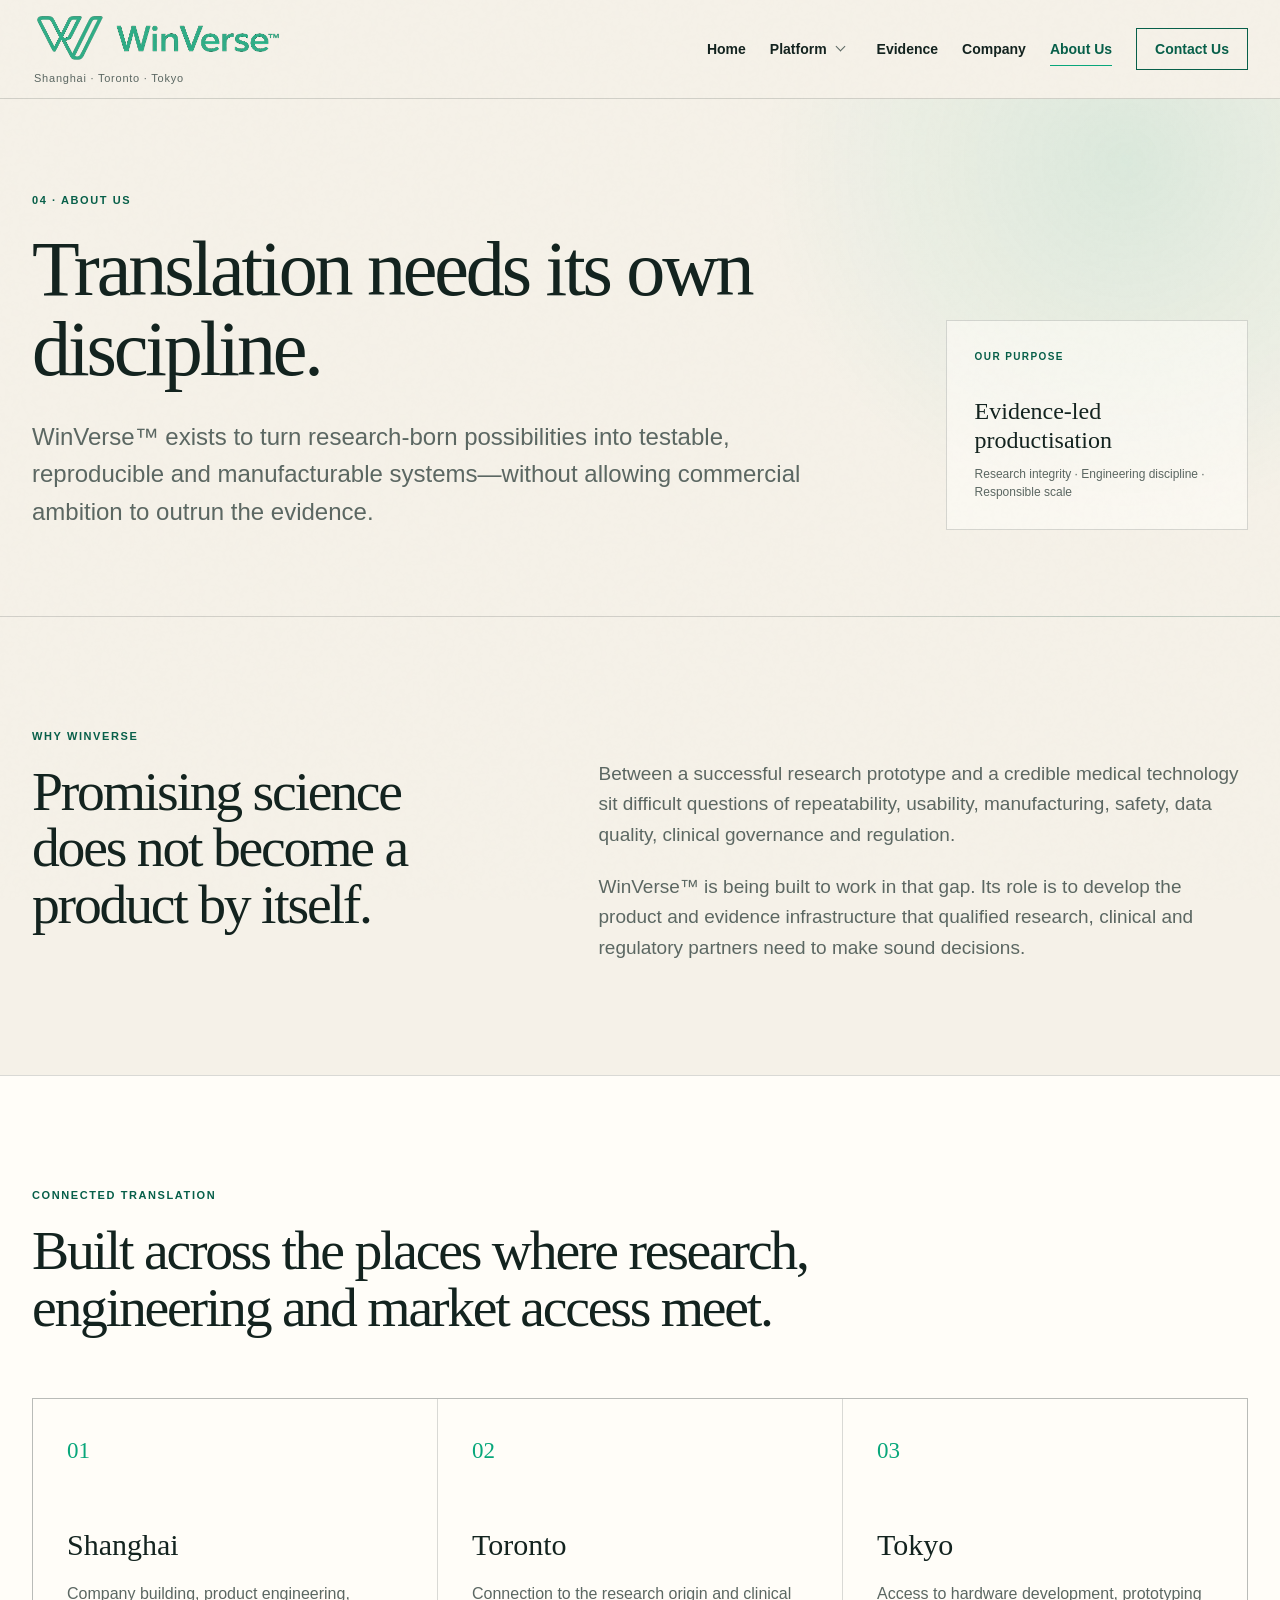
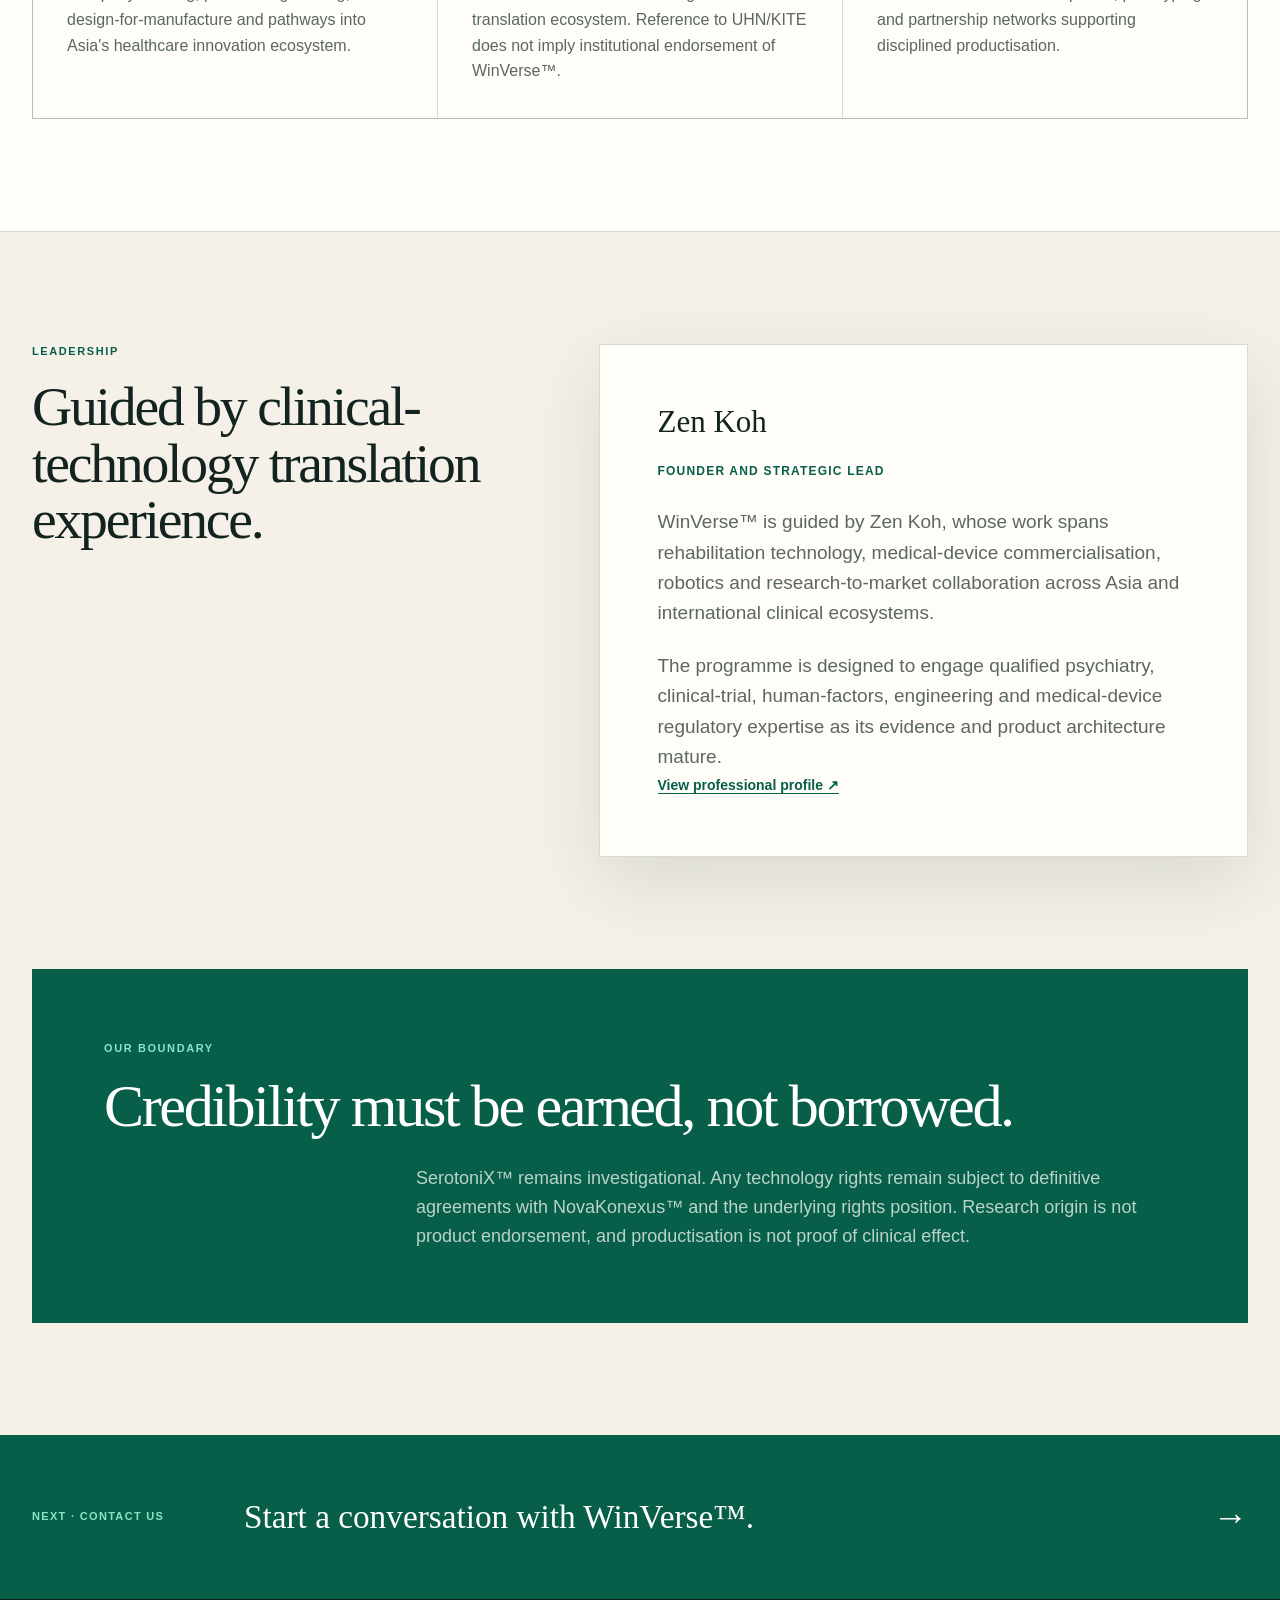
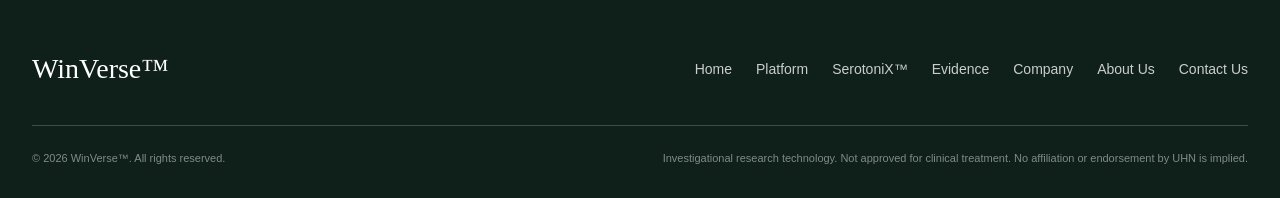
==== about.html @ f30265a3 "Add About and Contact navigation" ====
<!doctype html>
<html lang="en">
  <head>
    <meta charset="utf-8" />
    <meta name="viewport" content="width=device-width, initial-scale=1" />
    <meta name="description" content="About WinVerse™, an early-stage Shanghai-based neurotechnology venture focused on evidence-led productisation and responsible clinical translation." />
    <meta name="theme-color" content="#f5f1e8" />
    <title>About Us | WinVerse™</title>
    <link rel="icon" type="image/png" href="assets/winverse-mark.png" />
    <link rel="stylesheet" href="styles.css" />
    <script defer src="script.js"></script>
  </head>
  <body data-page="about">
    <a class="skip-link" href="#main">Skip to content</a>

    <header class="site-header" data-header>
      <div class="container header-inner">
        <a class="brand" href="index.html" aria-label="WinVerse home"><img class="brand-logo" src="assets/winverse-logo-full.png" alt="WinVerse™" /><span class="brand-locations">Shanghai · Toronto · Tokyo</span></a>
        <button class="menu-toggle" type="button" aria-label="Open navigation" aria-expanded="false" aria-controls="site-nav" data-menu-toggle><span></span><span></span><span></span></button>
        <nav class="site-nav" id="site-nav" aria-label="Main navigation" data-nav>
          <a href="index.html">Home</a>
          <div class="nav-group" data-nav-group>
            <div class="nav-parent-row"><a class="nav-parent-link" href="platform.html">Platform</a><button class="nav-submenu-toggle" type="button" aria-expanded="false" aria-controls="platform-submenu" data-submenu-toggle><span class="sr-only">Open Platform menu</span><span class="nav-chevron" aria-hidden="true"></span></button></div>
            <div class="nav-submenu" id="platform-submenu"><a href="serotonix.html">SerotoniX™</a></div>
          </div>
          <a href="evidence.html">Evidence</a><a href="company.html">Company</a><a href="about.html" aria-current="page">About Us</a><a class="nav-cta" href="contact.html">Contact Us</a>
        </nav>
      </div>
    </header>

    <main id="main" class="page-main">
      <section class="page-hero" aria-labelledby="page-title">
        <div class="container page-hero-grid">
          <div>
            <p class="page-index">04 · About Us</p>
            <h1 id="page-title">Translation needs its own discipline.</h1>
            <p class="page-lede">WinVerse™ exists to turn research-born possibilities into testable, reproducible and manufacturable systems—without allowing commercial ambition to outrun the evidence.</p>
          </div>
          <aside class="status-panel" aria-label="WinVerse purpose">
            <p>Our purpose</p>
            <strong>Evidence-led productisation</strong>
            <span>Research integrity · Engineering discipline · Responsible scale</span>
          </aside>
        </div>
      </section>

      <section class="content-section" aria-labelledby="purpose-title">
        <div class="container purpose-grid">
          <div><p class="section-label">Why WinVerse</p><h2 id="purpose-title">Promising science does not become a product by itself.</h2></div>
          <div class="purpose-copy">
            <p>Between a successful research prototype and a credible medical technology sit difficult questions of repeatability, usability, manufacturing, safety, data quality, clinical governance and regulation.</p>
            <p>WinVerse™ is being built to work in that gap. Its role is to develop the product and evidence infrastructure that qualified research, clinical and regulatory partners need to make sound decisions.</p>
          </div>
        </div>
      </section>

      <section class="content-section content-section-paper" aria-labelledby="presence-title">
        <div class="container">
          <div class="section-heading"><p class="section-label">Connected translation</p><h2 id="presence-title">Built across the places where research, engineering and market access meet.</h2></div>
          <div class="presence-grid">
            <article><span>01</span><h3>Shanghai</h3><p>Company building, product engineering, design-for-manufacture and pathways into Asia's healthcare innovation ecosystem.</p></article>
            <article><span>02</span><h3>Toronto</h3><p>Connection to the research origin and clinical translation ecosystem. Reference to UHN/KITE does not imply institutional endorsement of WinVerse™.</p></article>
            <article><span>03</span><h3>Tokyo</h3><p>Access to hardware development, prototyping and partnership networks supporting disciplined productisation.</p></article>
          </div>
        </div>
      </section>

      <section class="content-section" aria-labelledby="leadership-title">
        <div class="container leadership-grid">
          <div><p class="section-label">Leadership</p><h2 id="leadership-title">Guided by clinical-technology translation experience.</h2></div>
          <div class="leadership-card leadership-copy">
            <p class="leadership-name">Zen Koh</p>
            <p class="leadership-role">Founder and strategic lead</p>
            <p>WinVerse™ is guided by Zen Koh, whose work spans rehabilitation technology, medical-device commercialisation, robotics and research-to-market collaboration across Asia and international clinical ecosystems.</p>
            <p>The programme is designed to engage qualified psychiatry, clinical-trial, human-factors, engineering and medical-device regulatory expertise as its evidence and product architecture mature.</p>
            <a class="text-link" href="https://about.me/zenkoh" target="_blank" rel="noreferrer">View professional profile <span aria-hidden="true">↗</span></a>
          </div>
        </div>
      </section>

      <section class="content-section evidence-boundary-section" aria-labelledby="about-boundary-title">
        <div class="container boundary-panel">
          <p class="section-label">Our boundary</p>
          <h2 id="about-boundary-title">Credibility must be earned, not borrowed.</h2>
          <p>SerotoniX™ remains investigational. Any technology rights remain subject to definitive agreements with NovaKonexus™ and the underlying rights position. Research origin is not product endorsement, and productisation is not proof of clinical effect.</p>
        </div>
      </section>

      <nav class="next-page" aria-label="Continue to Contact Us"><a class="container" href="contact.html"><span>Next · Contact Us</span><strong>Start a conversation with WinVerse™.</strong><span aria-hidden="true">→</span></a></nav>
    </main>

    <footer class="site-footer">
      <div class="container footer-top"><a class="footer-brand" href="index.html">WinVerse™</a><nav aria-label="Footer navigation"><a href="index.html">Home</a><a href="platform.html">Platform</a><a href="serotonix.html">SerotoniX™</a><a href="evidence.html">Evidence</a><a href="company.html">Company</a><a href="about.html">About Us</a><a href="contact.html">Contact Us</a></nav></div>
      <div class="container footer-bottom"><p>© <span data-year></span> WinVerse™. All rights reserved.</p><p>Investigational research technology. Not approved for clinical treatment. No affiliation or endorsement by UHN is implied.</p></div>
    </footer>
  </body>
</html>
---- styles.css ----
:root {
  --ivory: #f5f1e8;
  --ivory-deep: #eae2d4;
  --paper: #fffdf8;
  --ink: #13231f;
  --ink-muted: #5b6762;
  --emerald: #08a77b;
  --emerald-dark: #075f49;
  --emerald-deep: #083d31;
  --emerald-soft: #dcefe8;
  --plum: #70405f;
  --line: rgba(19, 35, 31, 0.16);
  --line-light: rgba(255, 255, 255, 0.2);
  --serif: "Iowan Old Style", Baskerville, "Times New Roman", serif;
  --sans: Inter, ui-sans-serif, -apple-system, BlinkMacSystemFont, "Segoe UI", sans-serif;
  --container: min(1216px, calc(100vw - 64px));
  --shadow: 0 24px 72px rgba(27, 45, 38, 0.12);
  --header-height: 98px;
}

* {
  box-sizing: border-box;
}

html {
  min-width: 320px;
  scroll-behavior: smooth;
  scroll-padding-top: calc(var(--header-height) + 24px);
}

body {
  min-width: 320px;
  margin: 0;
  color: var(--ink);
  background: var(--ivory);
  font-family: var(--sans);
  font-size: 16px;
  line-height: 1.6;
  -webkit-font-smoothing: antialiased;
  text-rendering: optimizeLegibility;
}

body::before {
  position: fixed;
  inset: 0;
  z-index: 200;
  pointer-events: none;
  content: "";
  opacity: 0.14;
  background-image: url("data:image/svg+xml,%3Csvg viewBox='0 0 180 180' xmlns='http://www.w3.org/2000/svg'%3E%3Cfilter id='n'%3E%3CfeTurbulence type='fractalNoise' baseFrequency='.72' numOctaves='3' stitchTiles='stitch'/%3E%3C/filter%3E%3Crect width='100%25' height='100%25' filter='url(%23n)' opacity='.08'/%3E%3C/svg%3E");
}

img {
  display: block;
  max-width: 100%;
}

a {
  color: inherit;
  text-decoration: none;
}

button,
a {
  -webkit-tap-highlight-color: transparent;
}

button,
input,
textarea,
select {
  font: inherit;
}

.sr-only {
  position: absolute;
  width: 1px;
  height: 1px;
  padding: 0;
  margin: -1px;
  overflow: hidden;
  clip: rect(0, 0, 0, 0);
  white-space: nowrap;
  border: 0;
}

.container {
  width: var(--container);
  margin-inline: auto;
}

.skip-link {
  position: fixed;
  top: 12px;
  left: 12px;
  z-index: 300;
  padding: 10px 14px;
  color: white;
  background: var(--emerald-dark);
  transform: translateY(-160%);
  transition: transform 160ms ease;
}

.skip-link:focus {
  transform: translateY(0);
}

.site-header {
  position: sticky;
  top: 0;
  z-index: 100;
  border-bottom: 1px solid var(--line);
  background: rgba(245, 241, 232, 0.94);
  backdrop-filter: blur(16px);
  transition: box-shadow 180ms ease, background 180ms ease;
}

.site-header.is-scrolled {
  background: rgba(245, 241, 232, 0.98);
  box-shadow: 0 10px 34px rgba(19, 35, 31, 0.08);
}

.header-inner {
  min-height: var(--header-height);
  display: flex;
  align-items: center;
  justify-content: space-between;
  gap: 36px;
}

.brand {
  min-width: 252px;
  display: inline-flex;
  flex-direction: column;
  align-items: flex-start;
  gap: 5px;
}

.brand-logo {
  width: 252px;
  height: auto;
  object-fit: contain;
}

.brand-locations {
  margin-left: 2px;
  color: var(--ink-muted);
  font-size: 11px;
  font-weight: 520;
  letter-spacing: 0.07em;
}

.site-nav {
  display: flex;
  align-items: center;
  gap: 24px;
  font-size: 14px;
  font-weight: 610;
}

.site-nav > a,
.nav-parent-link {
  position: relative;
  padding-block: 10px;
  white-space: nowrap;
}

.site-nav > a:not(.nav-cta)::after,
.nav-parent-link::after {
  position: absolute;
  right: 0;
  bottom: 4px;
  left: 0;
  height: 1px;
  content: "";
  background: var(--emerald);
  transform: scaleX(0);
  transform-origin: right;
  transition: transform 180ms ease;
}

.site-nav > a:not(.nav-cta):hover::after,
.site-nav > a:not(.nav-cta):focus-visible::after,
.site-nav > a[aria-current="page"]::after,
.nav-parent-link:hover::after,
.nav-parent-link:focus-visible::after,
.nav-parent-link[aria-current="page"]::after,
.nav-parent-link.is-section-current::after {
  transform: scaleX(1);
  transform-origin: left;
}

.site-nav a[aria-current="page"],
.nav-parent-link.is-section-current {
  color: var(--emerald-dark);
}

.nav-group {
  position: relative;
}

.nav-parent-row {
  display: flex;
  align-items: center;
}

.nav-submenu-toggle {
  width: 24px;
  height: 42px;
  display: grid;
  place-items: center;
  padding: 0;
  margin-left: 2px;
  border: 0;
  color: var(--ink-muted);
  background: transparent;
  cursor: pointer;
}

.nav-chevron {
  width: 7px;
  height: 7px;
  display: block;
  border-right: 1.5px solid currentColor;
  border-bottom: 1.5px solid currentColor;
  transform: translateY(-2px) rotate(45deg);
  transition: transform 160ms ease;
}

.nav-group.is-expanded .nav-chevron,
.nav-group:focus-within .nav-chevron,
.nav-group:hover .nav-chevron {
  transform: translateY(2px) rotate(225deg);
}

.nav-submenu {
  min-width: 192px;
  position: absolute;
  top: calc(100% - 1px);
  left: -20px;
  padding: 9px;
  border: 1px solid var(--line);
  background: rgba(255, 253, 248, 0.99);
  box-shadow: 0 18px 44px rgba(19, 35, 31, 0.14);
  opacity: 0;
  pointer-events: none;
  transform: translateY(-8px);
  transition: opacity 160ms ease, transform 160ms ease;
}

.nav-group:hover .nav-submenu,
.nav-group:focus-within .nav-submenu,
.nav-group.is-expanded .nav-submenu {
  opacity: 1;
  pointer-events: auto;
  transform: translateY(0);
}

.nav-submenu a {
  display: block;
  padding: 10px 12px;
  color: var(--ink);
  white-space: nowrap;
  transition: color 160ms ease, background 160ms ease;
}

.nav-submenu a:hover,
.nav-submenu a:focus-visible,
.nav-submenu a[aria-current="page"] {
  color: var(--emerald-dark);
  background: var(--emerald-soft);
}

.nav-cta {
  padding: 9px 18px !important;
  border: 1px solid var(--emerald-dark);
  color: var(--emerald-dark);
  transition: color 160ms ease, background 160ms ease, transform 160ms ease;
}

.nav-cta:hover,
.nav-cta:focus-visible {
  color: white;
  background: var(--emerald-dark);
  transform: translateY(-1px);
}

.menu-toggle {
  width: 46px;
  height: 46px;
  display: none;
  padding: 11px;
  border: 1px solid var(--line);
  color: var(--ink);
  background: transparent;
  cursor: pointer;
}

.menu-toggle span {
  width: 100%;
  height: 1px;
  display: block;
  margin: 5px 0;
  background: currentColor;
  transition: transform 160ms ease, opacity 160ms ease;
}

.menu-toggle[aria-expanded="true"] span:first-child {
  transform: translateY(6px) rotate(45deg);
}

.menu-toggle[aria-expanded="true"] span:nth-child(2) {
  opacity: 0;
}

.menu-toggle[aria-expanded="true"] span:last-child {
  transform: translateY(-6px) rotate(-45deg);
}

/* Home */

.home-hero {
  min-height: calc(100svh - var(--header-height));
  position: relative;
  display: flex;
  flex-direction: column;
  overflow: hidden;
  isolation: isolate;
}

.home-hero-media,
.home-hero-shade {
  position: absolute;
  inset: 0;
}

.home-hero-media {
  z-index: -3;
}

.home-hero-media img {
  width: 100%;
  height: 100%;
  object-fit: cover;
  object-position: center;
}

.home-hero-shade {
  z-index: -2;
  background:
    linear-gradient(90deg, rgba(245, 241, 232, 0.99) 0%, rgba(245, 241, 232, 0.96) 42%, rgba(245, 241, 232, 0.52) 57%, rgba(245, 241, 232, 0.03) 78%),
    linear-gradient(0deg, rgba(245, 241, 232, 0.28), transparent 38%);
}

.home-hero-grid {
  min-height: 640px;
  flex: 1;
  display: grid;
  grid-template-columns: minmax(0, 1fr) minmax(380px, 0.78fr);
  align-items: center;
  padding-block: 70px 76px;
}

.hero-copy {
  max-width: 690px;
}

.eyebrow,
.page-index,
.section-label,
.card-kicker {
  margin: 0;
  color: var(--emerald-dark);
  font-size: 11px;
  font-weight: 760;
  letter-spacing: 0.145em;
  line-height: 1.45;
  text-transform: uppercase;
}

.eyebrow {
  width: fit-content;
  padding: 8px 12px;
  border: 1px solid var(--emerald);
  background: rgba(245, 241, 232, 0.68);
}

h1,
h2 {
  margin: 0;
  font-family: var(--serif);
  font-weight: 500;
  letter-spacing: -0.04em;
  line-height: 1.02;
}

.hero-copy h1 {
  max-width: 680px;
  margin-top: 28px;
  font-size: clamp(50px, 5.2vw, 76px);
}

.hero-lede {
  max-width: 590px;
  margin: 28px 0 0;
  font-size: clamp(18px, 1.65vw, 22px);
  line-height: 1.55;
}

.hero-actions {
  display: flex;
  flex-wrap: wrap;
  gap: 14px;
  margin-top: 34px;
}

.button {
  min-height: 56px;
  display: inline-flex;
  align-items: center;
  justify-content: space-between;
  gap: 32px;
  padding: 14px 22px;
  border: 1px solid transparent;
  font-size: 15px;
  font-weight: 680;
  line-height: 1.2;
  transition: transform 160ms ease, background 160ms ease, border-color 160ms ease, color 160ms ease;
}

.button:hover,
.button:focus-visible {
  transform: translateY(-2px);
}

.button-primary {
  color: white;
  border-color: var(--emerald);
  background: var(--emerald);
  box-shadow: 0 12px 30px rgba(8, 167, 123, 0.2);
}

.button-primary:hover,
.button-primary:focus-visible {
  border-color: var(--emerald-dark);
  background: var(--emerald-dark);
}

.button-secondary {
  color: var(--emerald-dark);
  border-color: var(--emerald-dark);
  background: rgba(245, 241, 232, 0.72);
}

.button-secondary:hover,
.button-secondary:focus-visible {
  color: white;
  background: var(--emerald-dark);
}

.proof-ribbon {
  border-top: 1px solid var(--line);
  background: rgba(245, 241, 232, 0.9);
  backdrop-filter: blur(10px);
}

.proof-grid {
  min-height: 92px;
  display: grid;
  grid-template-columns: repeat(3, 1fr);
}

.proof-grid a {
  display: flex;
  flex-direction: column;
  justify-content: center;
  padding: 17px 31px;
  border-left: 1px solid var(--line);
  transition: background 160ms ease;
}

.proof-grid a:last-child {
  border-right: 1px solid var(--line);
}

.proof-grid a:hover,
.proof-grid a:focus-visible {
  background: rgba(8, 167, 123, 0.08);
}

.proof-grid span {
  color: var(--emerald-dark);
  font-size: 10px;
  font-weight: 760;
  letter-spacing: 0.14em;
  text-transform: uppercase;
}

.proof-grid strong {
  margin-top: 3px;
  font-size: 15px;
  font-weight: 620;
}

/* Shared internal pages */

.page-main {
  min-height: 70vh;
}

.page-hero {
  padding-block: 94px 86px;
  border-bottom: 1px solid var(--line);
  background:
    radial-gradient(circle at 88% 12%, rgba(8, 167, 123, 0.11), transparent 30%),
    var(--ivory);
}

.page-hero-grid {
  display: grid;
  grid-template-columns: minmax(0, 1.32fr) minmax(300px, 0.5fr);
  align-items: end;
  gap: clamp(56px, 9vw, 132px);
}

.page-hero h1 {
  max-width: 900px;
  margin-top: 20px;
  font-size: clamp(52px, 6.1vw, 86px);
}

.page-lede {
  max-width: 790px;
  margin: 30px 0 0;
  color: var(--ink-muted);
  font-size: clamp(19px, 2vw, 24px);
  line-height: 1.55;
}

.status-panel {
  min-height: 210px;
  display: flex;
  flex-direction: column;
  justify-content: flex-end;
  padding: 28px;
  border: 1px solid var(--line);
  background: rgba(255, 253, 248, 0.58);
}

.status-panel p {
  margin: 0 0 auto;
  color: var(--emerald-dark);
  font-size: 10px;
  font-weight: 760;
  letter-spacing: 0.14em;
  text-transform: uppercase;
}

.status-panel strong {
  font-family: var(--serif);
  font-size: 24px;
  font-weight: 500;
  line-height: 1.2;
}

.status-panel span {
  margin-top: 10px;
  color: var(--ink-muted);
  font-size: 12px;
  line-height: 1.5;
}

.page-hero-company {
  color: white;
  border-color: rgba(255, 255, 255, 0.12);
  background:
    radial-gradient(circle at 85% 12%, rgba(18, 188, 137, 0.22), transparent 32%),
    var(--emerald-dark);
}

.page-hero-company .page-index {
  color: #8ce2c9;
}

.page-hero-company .page-lede {
  color: rgba(255, 255, 255, 0.72);
}

.status-panel-light {
  border-color: rgba(255, 255, 255, 0.2);
  background: rgba(255, 255, 255, 0.07);
}

.status-panel-light p {
  color: #8ce2c9;
}

.status-panel-light span {
  color: rgba(255, 255, 255, 0.66);
}

.content-section {
  padding-block: 112px;
}

.content-section-paper {
  border-block: 1px solid var(--line);
  background: var(--paper);
}

.editorial-split,
.programme-grid,
.output-grid {
  display: grid;
  grid-template-columns: minmax(0, 0.88fr) minmax(0, 1.12fr);
  gap: clamp(58px, 9vw, 140px);
}

.editorial-split h2,
.programme-grid h2,
.output-grid h2,
.section-heading h2,
.platform-copy h2 {
  margin-top: 18px;
  font-size: clamp(40px, 4.35vw, 64px);
}

.editorial-copy {
  padding-top: 30px;
}

.lead-copy {
  margin: 0;
  font-size: clamp(20px, 2.15vw, 28px);
  line-height: 1.55;
}

.boundary-note {
  margin-top: 34px;
  padding: 26px 28px;
  border-left: 3px solid var(--emerald);
  background: var(--emerald-soft);
}

.boundary-note span {
  color: var(--emerald-dark);
  font-size: 10px;
  font-weight: 760;
  letter-spacing: 0.14em;
  text-transform: uppercase;
}

.boundary-note p {
  margin: 10px 0 0;
  color: var(--ink-muted);
  font-size: 14px;
}

.section-heading {
  max-width: 800px;
}

.section-heading > p:last-child:not(.section-label) {
  max-width: 650px;
  margin: 24px 0 0;
  color: var(--ink-muted);
  font-size: 18px;
}

.definition-grid,
.evidence-grid {
  display: grid;
  grid-template-columns: repeat(3, 1fr);
  gap: 1px;
  margin-top: 62px;
  border: 1px solid var(--line);
  background: var(--line);
}

.feature-card,
.evidence-card {
  min-height: 360px;
  display: flex;
  flex-direction: column;
  padding: 36px;
  background: var(--paper);
}

.feature-card-accent,
.evidence-card-accent {
  background: var(--emerald-soft);
}

.feature-number {
  color: var(--emerald);
  font-family: var(--serif);
  font-size: 25px;
}

.feature-card h3,
.evidence-card h3 {
  margin: 64px 0 0;
  font-family: var(--serif);
  font-size: 30px;
  font-weight: 500;
  line-height: 1.2;
}

.feature-card p,
.evidence-card > p:not(.card-kicker) {
  margin: 20px 0 0;
  color: var(--ink-muted);
}

.evidence-card {
  min-height: 430px;
}

.evidence-card h3 {
  margin-top: 22px;
}

.evidence-card > a,
.card-links {
  margin-top: auto;
  padding-top: 30px;
}

.evidence-card a,
.text-link {
  width: fit-content;
  color: var(--emerald-dark);
  border-bottom: 1px solid currentColor;
  font-size: 14px;
  font-weight: 720;
}

.evidence-card a:hover,
.evidence-card a:focus-visible,
.text-link:hover,
.text-link:focus-visible {
  color: var(--emerald);
}

.card-links {
  display: flex;
  flex-direction: column;
  align-items: flex-start;
  gap: 11px;
}

.question-list,
.roadmap-list,
.system-list {
  padding: 0;
  margin: 0;
  border-top: 1px solid var(--line);
  list-style: none;
}

.question-list li,
.system-list li {
  display: grid;
  grid-template-columns: 52px 1fr;
  gap: 20px;
  padding: 24px 0;
  border-bottom: 1px solid var(--line);
}

.question-list li > span,
.system-list li > span {
  color: var(--emerald);
  font-family: var(--serif);
  font-size: 23px;
}

.question-list strong,
.system-list strong {
  font-size: 16px;
}

.question-list p,
.system-list p {
  margin: 5px 0 0;
  color: var(--ink-muted);
  font-size: 14px;
}

.evidence-roadmap {
  display: grid;
  grid-template-columns: minmax(0, 0.78fr) minmax(0, 1.22fr);
  gap: clamp(60px, 10vw, 150px);
}

.evidence-roadmap h2 {
  margin-top: 18px;
  font-size: clamp(40px, 4.3vw, 62px);
}

.roadmap-list li {
  display: grid;
  grid-template-columns: 50px 1fr auto;
  align-items: start;
  gap: 20px;
  padding: 22px 0;
  border-bottom: 1px solid var(--line);
}

.roadmap-list li > span {
  color: var(--ink-muted);
  font-family: var(--serif);
  font-size: 22px;
}

.roadmap-list li.is-documented > span {
  color: var(--emerald);
}

.roadmap-list strong {
  font-size: 15px;
}

.roadmap-list p {
  margin: 5px 0 0;
  color: var(--ink-muted);
  font-size: 13px;
}

.roadmap-list em {
  color: var(--ink-muted);
  font-size: 10px;
  font-style: normal;
  font-weight: 700;
  letter-spacing: 0.1em;
  text-transform: uppercase;
}

.roadmap-list .is-documented em {
  color: var(--emerald-dark);
}

.evidence-boundary-section {
  padding-top: 0;
}

.boundary-panel {
  padding: clamp(38px, 6vw, 72px);
  color: white;
  background: var(--emerald-dark);
}

.boundary-panel .section-label {
  color: #8ce2c9;
}

.boundary-panel h2 {
  max-width: 940px;
  margin-top: 18px;
  font-size: clamp(40px, 4.7vw, 66px);
}

.boundary-panel > p:last-child {
  max-width: 760px;
  margin: 28px 0 0 auto;
  color: rgba(255, 255, 255, 0.72);
  font-size: 18px;
}

/* Platform */

.platform-section {
  overflow: hidden;
}

.platform-grid {
  display: grid;
  grid-template-columns: minmax(0, 0.84fr) minmax(480px, 1.16fr);
  align-items: center;
  gap: clamp(52px, 7vw, 104px);
}

.platform-copy > p:not(.section-label) {
  margin: 25px 0 0;
  color: var(--ink-muted);
  font-size: 18px;
}

.system-list {
  margin-top: 38px;
}

.schematic-card {
  margin: 0;
  border: 1px solid var(--line);
  background: var(--paper);
  box-shadow: var(--shadow);
}

.schematic-window {
  aspect-ratio: 1.125 / 1;
  overflow: hidden;
  background: var(--paper);
}

.schematic-window img {
  width: 100%;
  height: 100%;
  object-fit: cover;
}

.schematic-card figcaption {
  display: flex;
  flex-direction: column;
  padding: 22px 26px 24px;
  border-top: 1px solid var(--line);
}

.schematic-card figcaption span {
  color: var(--emerald-dark);
  font-size: 10px;
  font-weight: 760;
  letter-spacing: 0.13em;
  text-transform: uppercase;
}

.schematic-card figcaption strong {
  margin-top: 4px;
  font-size: 16px;
}

.principle-grid {
  display: grid;
  grid-template-columns: repeat(4, 1fr);
  gap: 32px;
  margin-top: 62px;
  padding-top: 34px;
  border-top: 1px solid var(--line);
}

.principle-grid article > span {
  color: var(--emerald);
  font-family: var(--serif);
  font-size: 24px;
}

.principle-grid h3 {
  margin: 28px 0 0;
  font-size: 17px;
  line-height: 1.35;
}

.principle-grid p {
  margin: 12px 0 0;
  color: var(--ink-muted);
  font-size: 14px;
}

.output-list {
  border-top: 1px solid var(--line);
}

.output-list p {
  display: grid;
  grid-template-columns: 52px 1fr;
  gap: 20px;
  margin: 0;
  padding: 21px 0;
  border-bottom: 1px solid var(--line);
  font-weight: 620;
}

.output-list span {
  color: var(--emerald);
  font-family: var(--serif);
  font-size: 21px;
}

/* Company */

.operating-grid {
  margin-top: 62px;
}

.partner-panel {
  display: grid;
  grid-template-columns: minmax(0, 1fr) minmax(0, 0.85fr);
  gap: clamp(52px, 8vw, 118px);
  padding: clamp(38px, 6vw, 70px);
  border: 1px solid var(--line);
  background: var(--paper);
  box-shadow: var(--shadow);
}

.partner-panel h2 {
  margin-top: 18px;
  font-size: clamp(40px, 4.3vw, 62px);
}

.partner-copy {
  display: flex;
  flex-direction: column;
  align-items: flex-start;
  justify-content: space-between;
  gap: 36px;
}

.partner-copy p {
  margin: 0;
  color: var(--ink-muted);
  font-size: 18px;
}

/* Platform programme */

.platform-programme {
  padding-block: 72px;
  border-bottom: 1px solid var(--line);
  background: var(--paper);
}

.platform-programme-card {
  display: grid;
  grid-template-columns: minmax(0, 0.78fr) minmax(0, 1.22fr) auto;
  align-items: center;
  gap: clamp(34px, 6vw, 84px);
}

.platform-programme-card h2 {
  margin-top: 12px;
  font-size: clamp(42px, 4.8vw, 66px);
}

.platform-programme-card > p {
  margin: 0;
  color: var(--ink-muted);
  font-size: 18px;
}

/* About */

.purpose-grid,
.leadership-grid {
  display: grid;
  grid-template-columns: minmax(0, 0.82fr) minmax(0, 1.18fr);
  gap: clamp(58px, 9vw, 140px);
}

.purpose-grid h2,
.leadership-grid h2,
.contact-intro h2 {
  margin-top: 18px;
  font-size: clamp(40px, 4.35vw, 64px);
}

.purpose-copy,
.leadership-copy {
  padding-top: 30px;
}

.purpose-copy > p,
.leadership-copy > p {
  margin: 0;
  color: var(--ink-muted);
  font-size: 19px;
}

.purpose-copy > p + p,
.leadership-copy > p + p {
  margin-top: 22px;
}

.presence-grid {
  display: grid;
  grid-template-columns: repeat(3, 1fr);
  gap: 1px;
  margin-top: 62px;
  border: 1px solid var(--line);
  background: var(--line);
}

.presence-grid article {
  min-height: 300px;
  padding: 34px;
  background: var(--paper);
}

.presence-grid span {
  color: var(--emerald);
  font-family: var(--serif);
  font-size: 23px;
}

.presence-grid h3 {
  margin: 58px 0 0;
  font-family: var(--serif);
  font-size: 30px;
  font-weight: 500;
  line-height: 1.2;
}

.presence-grid p {
  margin: 18px 0 0;
  color: var(--ink-muted);
}

.leadership-card {
  padding: clamp(34px, 5vw, 58px);
  border: 1px solid var(--line);
  background: var(--paper);
  box-shadow: var(--shadow);
}

.leadership-name {
  margin: 0 0 14px !important;
  color: var(--ink) !important;
  font-family: var(--serif);
  font-size: 31px !important;
  line-height: 1.2;
}

.leadership-role {
  margin-bottom: 26px !important;
  color: var(--emerald-dark) !important;
  font-size: 12px !important;
  font-weight: 760;
  letter-spacing: 0.1em;
  text-transform: uppercase;
}

/* Contact */

.contact-section {
  padding-block: 96px 118px;
}

.contact-layout {
  display: grid;
  grid-template-columns: minmax(280px, 0.68fr) minmax(0, 1.32fr);
  align-items: start;
  gap: clamp(54px, 9vw, 132px);
}

.contact-intro > p:not(.section-label) {
  margin: 26px 0 0;
  color: var(--ink-muted);
  font-size: 18px;
}

.contact-direct {
  margin-top: 42px;
  padding-top: 28px;
  border-top: 1px solid var(--line);
}

.contact-direct span {
  display: block;
  color: var(--ink-muted);
  font-size: 11px;
  font-weight: 720;
  letter-spacing: 0.11em;
  text-transform: uppercase;
}

.contact-direct a {
  width: fit-content;
  display: inline-block;
  margin-top: 8px;
  color: var(--emerald-dark);
  border-bottom: 1px solid currentColor;
  font-size: 18px;
  font-weight: 680;
}

.contact-form-card {
  padding: clamp(30px, 5vw, 54px);
  border: 1px solid var(--line);
  background: var(--paper);
  box-shadow: var(--shadow);
}

.contact-form {
  display: grid;
  grid-template-columns: repeat(2, minmax(0, 1fr));
  gap: 24px;
}

.form-field {
  display: flex;
  flex-direction: column;
  gap: 8px;
}

.form-field-full,
.form-actions {
  grid-column: 1 / -1;
}

.form-field label {
  font-size: 13px;
  font-weight: 680;
}

.form-field input,
.form-field select,
.form-field textarea {
  width: 100%;
  padding: 13px 14px;
  border: 1px solid var(--line);
  border-radius: 0;
  color: var(--ink);
  background: var(--ivory);
  outline: none;
  transition: border-color 160ms ease, box-shadow 160ms ease, background 160ms ease;
}

.form-field textarea {
  min-height: 170px;
  resize: vertical;
}

.form-field input:focus,
.form-field select:focus,
.form-field textarea:focus {
  border-color: var(--emerald);
  background: white;
  box-shadow: 0 0 0 3px rgba(8, 167, 123, 0.12);
}

.form-actions {
  display: flex;
  flex-direction: column;
  align-items: flex-start;
  gap: 13px;
  margin-top: 4px;
}

.form-note,
.form-status {
  margin: 0;
  color: var(--ink-muted);
  font-size: 12px;
}

.form-status:not(:empty) {
  padding: 11px 13px;
  color: var(--emerald-dark);
  border-left: 2px solid var(--emerald);
  background: var(--emerald-soft);
}

/* Page-to-page navigation and footer */

.next-page {
  color: white;
  background: var(--emerald-dark);
}

.next-page a {
  min-height: 164px;
  display: grid;
  grid-template-columns: 180px 1fr auto;
  align-items: center;
  gap: 32px;
}

.next-page a > span:first-child {
  color: #8ce2c9;
  font-size: 11px;
  font-weight: 760;
  letter-spacing: 0.12em;
  text-transform: uppercase;
}

.next-page strong {
  max-width: 760px;
  font-family: var(--serif);
  font-size: clamp(24px, 2.6vw, 36px);
  font-weight: 500;
  line-height: 1.2;
}

.next-page a > span:last-child {
  font-size: 35px;
  transition: transform 160ms ease;
}

.next-page a:hover > span:last-child,
.next-page a:focus-visible > span:last-child {
  transform: translateX(7px);
}

.site-footer {
  padding: 48px 0 30px;
  color: rgba(255, 255, 255, 0.78);
  background: #0f1f1a;
}

.footer-top,
.footer-bottom {
  display: flex;
  align-items: center;
  justify-content: space-between;
  gap: 30px;
}

.footer-brand {
  color: white;
  font-family: var(--serif);
  font-size: 28px;
}

.footer-top nav {
  display: flex;
  flex-wrap: wrap;
  gap: 24px;
  font-size: 14px;
}

.footer-top a:hover,
.footer-top a:focus-visible {
  color: #8ce2c9;
}

.footer-bottom {
  align-items: flex-start;
  margin-top: 34px;
  padding-top: 24px;
  border-top: 1px solid var(--line-light);
  color: rgba(255, 255, 255, 0.48);
  font-size: 11px;
}

.footer-bottom p {
  margin: 0;
}

.footer-bottom p:last-child {
  max-width: 620px;
  text-align: right;
}

:focus-visible {
  outline: 3px solid rgba(8, 167, 123, 0.42);
  outline-offset: 4px;
}

@media (max-width: 1080px) {
  :root {
    --container: min(100% - 48px, 930px);
  }

  .site-nav {
    gap: 15px;
  }

  .brand {
    min-width: 215px;
  }

  .brand-logo {
    width: 215px;
  }

  .home-hero-grid {
    grid-template-columns: minmax(0, 1.2fr) minmax(240px, 0.55fr);
  }

  .page-hero-grid,
  .editorial-split,
  .programme-grid,
  .evidence-roadmap,
  .output-grid,
  .partner-panel {
    gap: 54px;
  }

  .platform-grid {
    grid-template-columns: minmax(0, 0.9fr) minmax(420px, 1.1fr);
    gap: 44px;
  }

  .principle-grid {
    grid-template-columns: repeat(2, 1fr);
    gap: 38px 42px;
  }
}

@media (max-width: 980px) {
  :root {
    --header-height: 84px;
  }

  .header-inner {
    gap: 18px;
  }

  .brand {
    min-width: 198px;
  }

  .brand-logo {
    width: 198px;
  }

  .brand-locations {
    display: none;
  }

  .menu-toggle {
    display: block;
  }

  .site-nav {
    position: absolute;
    top: calc(100% + 1px);
    right: 0;
    left: 0;
    display: grid;
    gap: 0;
    padding: 14px 24px 24px;
    border-bottom: 1px solid var(--line);
    background: rgba(245, 241, 232, 0.99);
    box-shadow: 0 22px 48px rgba(19, 35, 31, 0.14);
    opacity: 0;
    pointer-events: none;
    transform: translateY(-10px);
    transition: opacity 160ms ease, transform 160ms ease;
  }

  .site-nav.is-open {
    opacity: 1;
    pointer-events: auto;
    transform: translateY(0);
  }

  .site-nav > a,
  .nav-parent-link {
    padding: 14px 0;
    border-bottom: 1px solid var(--line);
  }

  .site-nav > a:not(.nav-cta)::after,
  .nav-parent-link::after {
    display: none;
  }

  .site-nav > a[aria-current="page"],
  .nav-parent-link[aria-current="page"],
  .nav-parent-link.is-section-current {
    padding-left: 15px;
    border-left: 2px solid var(--emerald);
  }

  .nav-group {
    border-bottom: 1px solid var(--line);
  }

  .nav-parent-row {
    justify-content: space-between;
  }

  .nav-parent-link {
    flex: 1;
    border-bottom: 0;
  }

  .nav-submenu-toggle {
    display: none;
  }

  .nav-submenu {
    min-width: 0;
    position: static;
    padding: 0 0 10px 18px;
    border: 0;
    background: transparent;
    box-shadow: none;
    opacity: 1;
    pointer-events: auto;
    transform: none;
  }

  .nav-submenu a {
    padding: 8px 12px;
    border-left: 1px solid var(--line);
    color: var(--ink-muted);
  }

  .nav-cta {
    width: fit-content;
    margin-top: 14px;
    padding: 10px 18px !important;
    border-bottom: 1px solid var(--emerald-dark) !important;
  }

  .home-hero-grid {
    min-height: 660px;
    grid-template-columns: 1fr;
    padding-block: 64px 86px;
  }

  .home-hero-shade {
    background:
      linear-gradient(90deg, rgba(245, 241, 232, 0.98) 0%, rgba(245, 241, 232, 0.92) 58%, rgba(245, 241, 232, 0.4) 100%),
      linear-gradient(0deg, rgba(245, 241, 232, 0.46), transparent 54%);
  }

  .hero-copy {
    max-width: 630px;
  }

  .proof-grid {
    grid-template-columns: 1fr;
  }

  .proof-grid a,
  .proof-grid a:last-child {
    min-height: 76px;
    padding: 14px 0;
    border-right: 0;
    border-bottom: 1px solid var(--line);
    border-left: 0;
  }

  .proof-grid a:last-child {
    border-bottom: 0;
  }

  .page-hero {
    padding-block: 76px 70px;
  }

  .page-hero-grid,
  .editorial-split,
  .programme-grid,
  .evidence-roadmap,
  .output-grid,
  .partner-panel,
  .platform-grid,
  .platform-programme-card,
  .purpose-grid,
  .leadership-grid,
  .contact-layout {
    grid-template-columns: 1fr;
  }

  .platform-programme-card {
    align-items: start;
  }

  .platform-programme-card .button {
    width: fit-content;
  }

  .purpose-copy,
  .leadership-copy {
    padding-top: 0;
  }

  .status-panel {
    min-height: 170px;
  }

  .content-section {
    padding-block: 86px;
  }

  .editorial-copy {
    padding-top: 0;
  }

  .definition-grid,
  .evidence-grid {
    grid-template-columns: 1fr;
  }

  .feature-card,
  .evidence-card {
    min-height: auto;
  }

  .feature-card h3 {
    margin-top: 40px;
  }

  .evidence-card > a,
  .card-links {
    margin-top: 46px;
  }

  .schematic-card {
    max-width: 660px;
  }

  .next-page a {
    min-height: 180px;
    grid-template-columns: 1fr auto;
  }

  .next-page a > span:first-child {
    grid-column: 1 / -1;
    align-self: end;
  }

  .next-page strong {
    align-self: start;
  }
}

@media (max-width: 620px) {
  :root {
    --container: calc(100% - 36px);
  }

  .brand {
    min-width: 176px;
  }

  .brand-logo {
    width: 176px;
  }

  .hero-copy h1 {
    font-size: clamp(44px, 13vw, 60px);
  }

  .home-hero-grid {
    min-height: 680px;
    padding-block: 48px 78px;
  }

  .home-hero-media img {
    object-position: 64% center;
  }

  .home-hero-shade {
    background:
      linear-gradient(180deg, rgba(245, 241, 232, 0.97) 0%, rgba(245, 241, 232, 0.92) 54%, rgba(245, 241, 232, 0.44) 100%),
      linear-gradient(90deg, rgba(245, 241, 232, 0.76), rgba(245, 241, 232, 0.18));
  }

  .hero-lede {
    font-size: 18px;
  }

  .hero-actions,
  .button {
    width: 100%;
  }

  .page-hero h1 {
    font-size: clamp(44px, 13.2vw, 62px);
  }

  .page-lede {
    font-size: 18px;
  }

  .content-section {
    padding-block: 72px;
  }

  .editorial-split h2,
  .programme-grid h2,
  .output-grid h2,
  .section-heading h2,
  .platform-copy h2,
  .evidence-roadmap h2,
  .partner-panel h2,
  .boundary-panel h2 {
    font-size: clamp(38px, 11.2vw, 52px);
  }

  .lead-copy {
    font-size: 20px;
  }

  .definition-grid,
  .evidence-grid,
  .principle-grid,
  .presence-grid {
    margin-top: 44px;
  }

  .feature-card,
  .evidence-card {
    padding: 28px;
  }

  .roadmap-list li {
    grid-template-columns: 40px 1fr;
  }

  .roadmap-list em {
    grid-column: 2;
  }

  .principle-grid {
    grid-template-columns: 1fr;
  }

  .presence-grid,
  .contact-form {
    grid-template-columns: 1fr;
  }

  .presence-grid article {
    min-height: auto;
    padding: 28px;
  }

  .presence-grid h3 {
    margin-top: 38px;
  }

  .form-field-full,
  .form-actions {
    grid-column: auto;
  }

  .partner-panel {
    padding: 30px;
  }

  .footer-top,
  .footer-bottom {
    align-items: flex-start;
    flex-direction: column;
  }

  .footer-top nav {
    display: grid;
    grid-template-columns: repeat(2, 1fr);
    gap: 13px 34px;
  }

  .footer-bottom p:last-child {
    text-align: left;
  }
}

@media (prefers-reduced-motion: reduce) {
  html {
    scroll-behavior: auto;
  }

  *,
  *::before,
  *::after {
    scroll-behavior: auto !important;
    transition-duration: 0.01ms !important;
  }
}
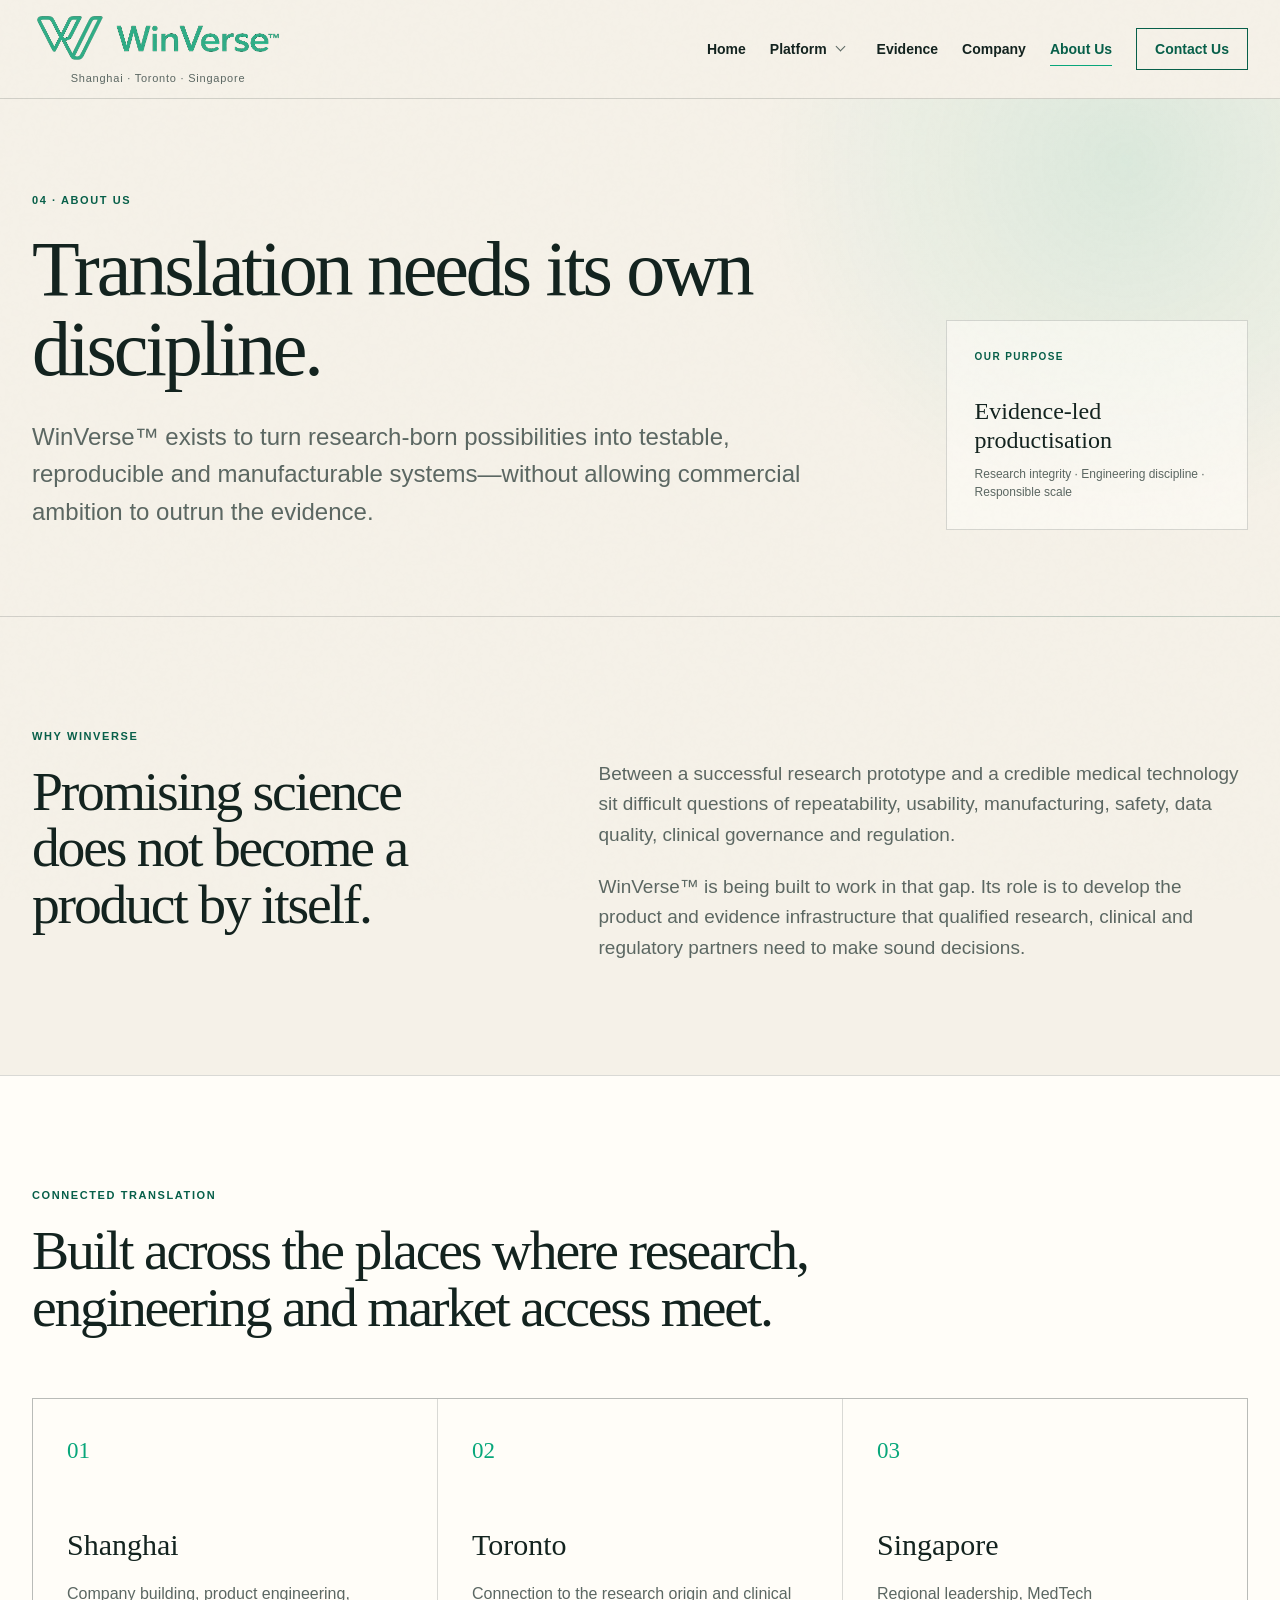
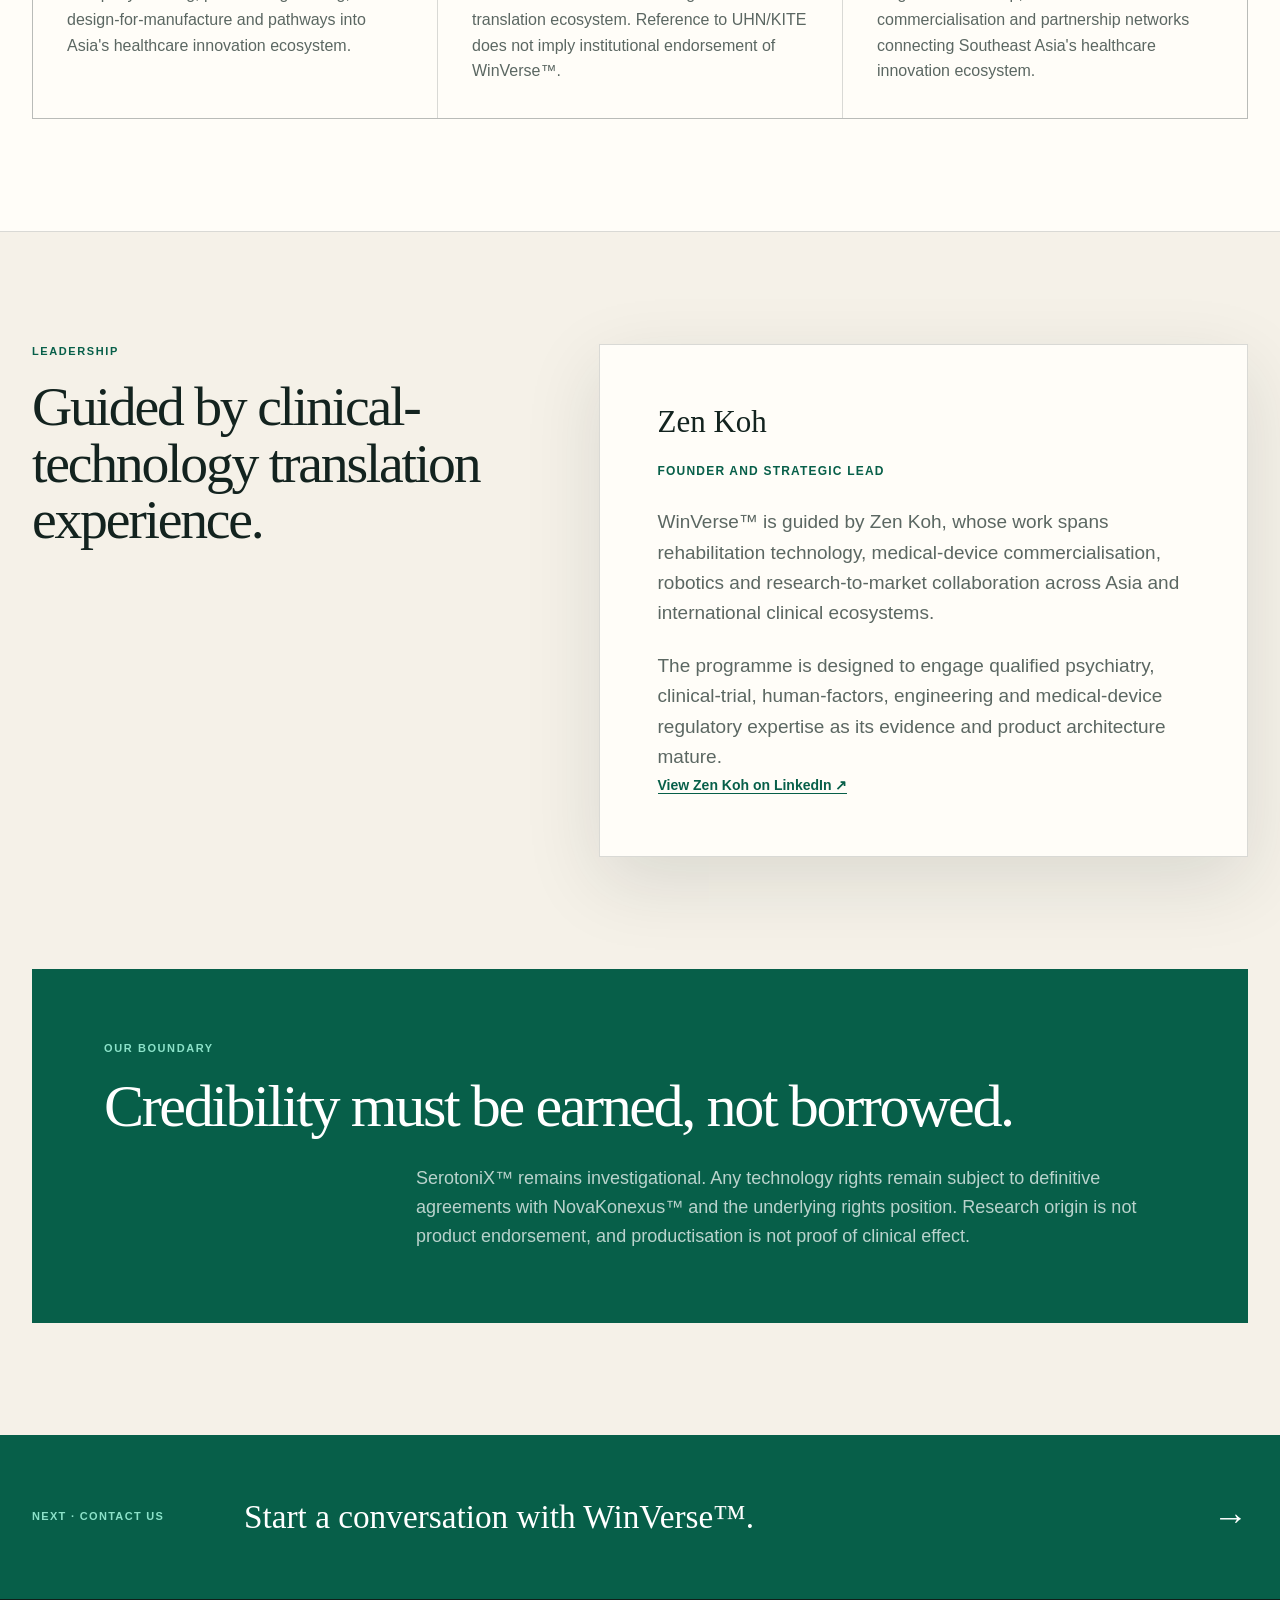
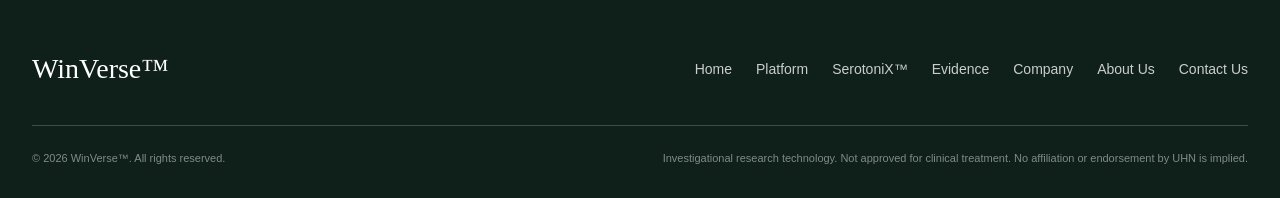
==== commit 662f1541: "Deepen evidence review and update brand locations" ====
--- a/about.html
+++ b/about.html
@@ -15,7 +15,7 @@
 
     <header class="site-header" data-header>
       <div class="container header-inner">
-        <a class="brand" href="index.html" aria-label="WinVerse home"><img class="brand-logo" src="assets/winverse-logo-full.png" alt="WinVerse™" /><span class="brand-locations">Shanghai · Toronto · Tokyo</span></a>
+        <a class="brand" href="index.html" aria-label="WinVerse home"><img class="brand-logo" src="assets/winverse-logo-full.png" alt="WinVerse™" /><span class="brand-locations">Shanghai · Toronto · Singapore</span></a>
         <button class="menu-toggle" type="button" aria-label="Open navigation" aria-expanded="false" aria-controls="site-nav" data-menu-toggle><span></span><span></span><span></span></button>
         <nav class="site-nav" id="site-nav" aria-label="Main navigation" data-nav>
           <a href="index.html">Home</a>
@@ -60,7 +60,7 @@
           <div class="presence-grid">
             <article><span>01</span><h3>Shanghai</h3><p>Company building, product engineering, design-for-manufacture and pathways into Asia's healthcare innovation ecosystem.</p></article>
             <article><span>02</span><h3>Toronto</h3><p>Connection to the research origin and clinical translation ecosystem. Reference to UHN/KITE does not imply institutional endorsement of WinVerse™.</p></article>
-            <article><span>03</span><h3>Tokyo</h3><p>Access to hardware development, prototyping and partnership networks supporting disciplined productisation.</p></article>
+            <article><span>03</span><h3>Singapore</h3><p>Regional leadership, MedTech commercialisation and partnership networks connecting Southeast Asia's healthcare innovation ecosystem.</p></article>
           </div>
         </div>
       </section>
@@ -73,7 +73,7 @@
             <p class="leadership-role">Founder and strategic lead</p>
             <p>WinVerse™ is guided by Zen Koh, whose work spans rehabilitation technology, medical-device commercialisation, robotics and research-to-market collaboration across Asia and international clinical ecosystems.</p>
             <p>The programme is designed to engage qualified psychiatry, clinical-trial, human-factors, engineering and medical-device regulatory expertise as its evidence and product architecture mature.</p>
-            <a class="text-link" href="https://about.me/zenkoh" target="_blank" rel="noreferrer">View professional profile <span aria-hidden="true">↗</span></a>
+            <a class="text-link" href="https://www.linkedin.com/in/zenkoh/" target="_blank" rel="noreferrer">View Zen Koh on LinkedIn <span aria-hidden="true">↗</span></a>
           </div>
         </div>
       </section>
--- a/styles.css
+++ b/styles.css
@@ -132,7 +132,7 @@
   min-width: 252px;
   display: inline-flex;
   flex-direction: column;
-  align-items: flex-start;
+  align-items: center;
   gap: 5px;
 }
 
@@ -143,11 +143,13 @@
 }
 
 .brand-locations {
-  margin-left: 2px;
+  width: 100%;
+  margin-left: 0;
   color: var(--ink-muted);
   font-size: 11px;
   font-weight: 520;
   letter-spacing: 0.07em;
+  text-align: center;
 }
 
 .site-nav {
@@ -866,6 +868,525 @@
   font-size: 18px;
 }
 
+/* Evidence dossier */
+
+.evidence-hero {
+  background:
+    linear-gradient(110deg, transparent 0 59%, rgba(8, 167, 123, 0.045) 59% 59.4%, transparent 59.4%),
+    radial-gradient(circle at 88% 12%, rgba(8, 167, 123, 0.14), transparent 31%),
+    var(--ivory);
+}
+
+.evidence-status-panel {
+  min-height: 286px;
+}
+
+.evidence-status-panel > strong {
+  font-size: 29px;
+}
+
+.evidence-status-panel ul {
+  padding: 18px 0 0;
+  margin: 20px 0 0;
+  border-top: 1px solid var(--line);
+  list-style: none;
+}
+
+.evidence-status-panel li {
+  display: flex;
+  justify-content: space-between;
+  gap: 20px;
+  padding-block: 5px;
+  color: var(--ink-muted);
+  font-size: 12px;
+}
+
+.evidence-status-panel li b {
+  color: var(--ink);
+  font-weight: 680;
+}
+
+.evidence-status-panel small {
+  margin-top: 17px;
+  color: var(--ink-muted);
+  font-size: 10px;
+  letter-spacing: 0.08em;
+  text-transform: uppercase;
+}
+
+.evidence-heading-wide {
+  max-width: 940px;
+}
+
+.verdict-grid {
+  display: grid;
+  grid-template-columns: repeat(4, 1fr);
+  gap: 1px;
+  margin-top: 62px;
+  border: 1px solid var(--line);
+  background: var(--line);
+}
+
+.verdict-card {
+  min-height: 430px;
+  display: flex;
+  flex-direction: column;
+  padding: 32px;
+  background: var(--paper);
+}
+
+.verdict-card-critical {
+  background: #f1e8df;
+}
+
+.verdict-number {
+  margin-bottom: 38px;
+  color: var(--emerald);
+  font-family: var(--serif);
+  font-size: 24px;
+}
+
+.verdict-card h3 {
+  margin: 18px 0 0;
+  font-family: var(--serif);
+  font-size: 29px;
+  font-weight: 500;
+  line-height: 1.18;
+}
+
+.verdict-card > p:not(.card-kicker) {
+  margin: 18px 0 28px;
+  color: var(--ink-muted);
+  font-size: 14px;
+}
+
+.evidence-level {
+  width: fit-content;
+  display: inline-flex;
+  align-items: center;
+  justify-content: center;
+  margin-top: auto;
+  padding: 6px 9px;
+  border: 1px solid currentColor;
+  font-size: 9px;
+  font-weight: 780;
+  letter-spacing: 0.1em;
+  line-height: 1;
+  text-transform: uppercase;
+  white-space: nowrap;
+}
+
+.evidence-level-supported,
+.evidence-level-developing {
+  color: var(--emerald-dark);
+  background: rgba(8, 167, 123, 0.08);
+}
+
+.evidence-level-preliminary,
+.evidence-level-protocol {
+  color: #775e16;
+  background: #f4edcc;
+}
+
+.evidence-level-unresolved,
+.evidence-level-mixed {
+  color: #8c3f34;
+  background: #f4e0dc;
+}
+
+.evidence-level-indirect,
+.evidence-level-context {
+  color: var(--plum);
+  background: #eee5ec;
+}
+
+.evidence-table-wrap {
+  margin-top: 62px;
+  overflow-x: auto;
+  border: 1px solid var(--line);
+  background: var(--paper);
+  box-shadow: 0 20px 54px rgba(19, 35, 31, 0.08);
+}
+
+.evidence-table {
+  width: 100%;
+  min-width: 1100px;
+  border-collapse: collapse;
+  table-layout: fixed;
+}
+
+.evidence-table th,
+.evidence-table td {
+  padding: 26px 24px;
+  border-right: 1px solid var(--line);
+  border-bottom: 1px solid var(--line);
+  text-align: left;
+  vertical-align: top;
+}
+
+.evidence-table th:last-child,
+.evidence-table td:last-child {
+  border-right: 0;
+}
+
+.evidence-table tbody tr:last-child th,
+.evidence-table tbody tr:last-child td {
+  border-bottom: 0;
+}
+
+.evidence-table thead th {
+  padding-block: 14px;
+  color: white;
+  background: var(--emerald-dark);
+  font-size: 10px;
+  font-weight: 760;
+  letter-spacing: 0.12em;
+  text-transform: uppercase;
+}
+
+.evidence-table thead th:first-child {
+  width: 15%;
+}
+
+.evidence-table thead th:nth-child(2) {
+  width: 21%;
+}
+
+.evidence-table thead th:nth-child(3) {
+  width: 24%;
+}
+
+.evidence-table thead th:nth-child(4) {
+  width: 29%;
+}
+
+.evidence-table thead th:last-child {
+  width: 11%;
+}
+
+.evidence-table tbody th {
+  background: rgba(8, 167, 123, 0.035);
+}
+
+.evidence-table tbody th a {
+  color: var(--emerald-dark);
+  font-family: var(--serif);
+  font-size: 20px;
+  font-weight: 500;
+  line-height: 1.25;
+}
+
+.evidence-table tbody th a:hover,
+.evidence-table tbody th a:focus-visible {
+  color: var(--emerald);
+}
+
+.evidence-table tbody th span {
+  display: block;
+  margin-top: 4px;
+  color: var(--ink-muted);
+  font-family: var(--sans);
+  font-size: 10px;
+  font-weight: 760;
+  letter-spacing: 0.1em;
+}
+
+.evidence-table td {
+  color: var(--ink-muted);
+  font-size: 13px;
+  line-height: 1.55;
+}
+
+.evidence-table td:last-child {
+  text-align: center;
+}
+
+.evidence-figure-layout,
+.protocol-evidence-grid {
+  display: grid;
+  grid-template-columns: minmax(0, 0.82fr) minmax(480px, 1.18fr);
+  align-items: center;
+  gap: clamp(54px, 8vw, 118px);
+}
+
+.evidence-figure-copy h2,
+.protocol-copy h2,
+.sources-layout h2 {
+  margin-top: 18px;
+  font-size: clamp(40px, 4.35vw, 64px);
+}
+
+.evidence-figure-copy > p:not(.section-label),
+.protocol-copy > p:not(.section-label):not(.protocol-caution),
+.sources-intro {
+  margin: 25px 0 0;
+  color: var(--ink-muted);
+  font-size: 17px;
+}
+
+.metric-grid {
+  display: grid;
+  grid-template-columns: repeat(2, 1fr);
+  gap: 1px;
+  margin-top: 36px;
+  border: 1px solid var(--line);
+  background: var(--line);
+}
+
+.metric-grid article {
+  min-height: 128px;
+  padding: 19px;
+  background: var(--paper);
+}
+
+.metric-grid span {
+  color: var(--emerald-dark);
+  font-size: 9px;
+  font-weight: 760;
+  letter-spacing: 0.12em;
+  text-transform: uppercase;
+}
+
+.metric-grid strong {
+  display: block;
+  margin-top: 8px;
+  font-family: var(--serif);
+  font-size: 27px;
+  font-weight: 500;
+  line-height: 1.05;
+}
+
+.metric-grid p {
+  margin: 7px 0 0;
+  color: var(--ink-muted);
+  font-size: 11px;
+}
+
+.critical-note {
+  margin-top: 24px;
+  padding: 20px 22px;
+  border-left: 3px solid #a84d3e;
+  background: #f1e8df;
+}
+
+.critical-note strong {
+  font-size: 13px;
+}
+
+.critical-note p {
+  margin: 6px 0 0;
+  color: var(--ink-muted);
+  font-size: 12px;
+}
+
+.paper-figure {
+  margin: 0;
+  border: 1px solid var(--line);
+  background: var(--paper);
+  box-shadow: var(--shadow);
+}
+
+.paper-figure > a {
+  display: block;
+  overflow: hidden;
+  background: white;
+}
+
+.paper-figure img {
+  width: 100%;
+  height: 100%;
+  object-fit: contain;
+  transition: transform 220ms ease;
+}
+
+.paper-figure > a:hover img,
+.paper-figure > a:focus-visible img {
+  transform: scale(1.015);
+}
+
+.paper-figure-outcomes > a {
+  aspect-ratio: 2 / 1;
+}
+
+.paper-figure-prototype > a {
+  aspect-ratio: 1.96 / 1;
+}
+
+.paper-figure figcaption {
+  padding: 22px 25px 24px;
+  border-top: 1px solid var(--line);
+}
+
+.paper-figure figcaption > span {
+  color: var(--emerald-dark);
+  font-size: 9px;
+  font-weight: 760;
+  letter-spacing: 0.12em;
+  text-transform: uppercase;
+}
+
+.paper-figure figcaption p {
+  margin: 8px 0 0;
+  color: var(--ink-muted);
+  font-size: 11px;
+  line-height: 1.55;
+}
+
+.paper-figure figcaption a,
+.protocol-facts a,
+.source-list a {
+  color: var(--emerald-dark);
+  border-bottom: 1px solid currentColor;
+}
+
+.paper-figure figcaption a:hover,
+.paper-figure figcaption a:focus-visible,
+.protocol-facts a:hover,
+.protocol-facts a:focus-visible,
+.source-list a:hover,
+.source-list a:focus-visible {
+  color: var(--emerald);
+}
+
+.protocol-evidence-grid {
+  grid-template-columns: minmax(440px, 1.05fr) minmax(0, 0.95fr);
+}
+
+.protocol-facts {
+  margin: 34px 0 0;
+  border-top: 1px solid var(--line);
+}
+
+.protocol-facts > div {
+  display: grid;
+  grid-template-columns: 130px 1fr;
+  gap: 20px;
+  padding: 14px 0;
+  border-bottom: 1px solid var(--line);
+}
+
+.protocol-facts dt {
+  color: var(--ink-muted);
+  font-size: 10px;
+  font-weight: 760;
+  letter-spacing: 0.1em;
+  text-transform: uppercase;
+}
+
+.protocol-facts dd {
+  margin: 0;
+  font-size: 14px;
+  font-weight: 620;
+}
+
+.protocol-caution {
+  margin: 26px 0 0;
+  padding: 18px 20px;
+  color: var(--ink-muted);
+  border-left: 3px solid var(--emerald);
+  background: var(--emerald-soft);
+  font-size: 13px;
+}
+
+.gap-grid {
+  display: grid;
+  grid-template-columns: repeat(3, 1fr);
+  gap: 1px;
+  margin-top: 62px;
+  border: 1px solid var(--line);
+  background: var(--line);
+}
+
+.gap-grid article {
+  min-height: 280px;
+  padding: 30px;
+  background: var(--paper);
+}
+
+.gap-grid span {
+  color: var(--emerald);
+  font-family: var(--serif);
+  font-size: 23px;
+}
+
+.gap-grid h3 {
+  margin: 40px 0 0;
+  font-family: var(--serif);
+  font-size: 25px;
+  font-weight: 500;
+  line-height: 1.2;
+}
+
+.gap-grid p {
+  margin: 15px 0 0;
+  color: var(--ink-muted);
+  font-size: 13px;
+}
+
+.evidence-sources-section {
+  color: white;
+  background: var(--emerald-deep);
+}
+
+.sources-layout {
+  display: grid;
+  grid-template-columns: minmax(0, 0.62fr) minmax(0, 1.38fr);
+  align-items: start;
+  gap: clamp(60px, 9vw, 132px);
+}
+
+.sources-layout .section-label {
+  color: #8ce2c9;
+}
+
+.sources-intro {
+  color: rgba(255, 255, 255, 0.62);
+}
+
+.source-list {
+  padding: 0;
+  margin: 0;
+  border-top: 1px solid var(--line-light);
+  list-style: none;
+}
+
+.source-list li {
+  display: grid;
+  grid-template-columns: 70px 1fr;
+  gap: 24px;
+  padding: 22px 0;
+  border-bottom: 1px solid var(--line-light);
+}
+
+.source-list li > span {
+  color: #8ce2c9;
+  font-family: var(--serif);
+  font-size: 19px;
+}
+
+.source-list strong {
+  font-size: 14px;
+}
+
+.source-list p {
+  margin: 5px 0 10px;
+  color: rgba(255, 255, 255, 0.62);
+  font-size: 12px;
+}
+
+.source-list a {
+  display: inline-block;
+  margin: 0 16px 5px 0;
+  color: #8ce2c9;
+  font-size: 11px;
+  font-weight: 680;
+}
+
+.source-list a:hover,
+.source-list a:focus-visible {
+  color: white;
+}
+
 /* Platform */
 
 .platform-section {
@@ -1382,6 +1903,18 @@
   .principle-grid {
     grid-template-columns: repeat(2, 1fr);
     gap: 38px 42px;
+  }
+
+  .verdict-grid {
+    grid-template-columns: repeat(2, 1fr);
+  }
+
+  .verdict-card {
+    min-height: 360px;
+  }
+
+  .gap-grid {
+    grid-template-columns: repeat(2, 1fr);
   }
 }
 
@@ -1534,6 +2067,9 @@
   .editorial-split,
   .programme-grid,
   .evidence-roadmap,
+  .evidence-figure-layout,
+  .protocol-evidence-grid,
+  .sources-layout,
   .output-grid,
   .partner-panel,
   .platform-grid,
@@ -1561,6 +2097,10 @@
     min-height: 170px;
   }
 
+  .evidence-status-panel {
+    min-height: 240px;
+  }
+
   .content-section {
     padding-block: 86px;
   }
@@ -1590,6 +2130,14 @@
 
   .schematic-card {
     max-width: 660px;
+  }
+
+  .paper-figure {
+    max-width: 760px;
+  }
+
+  .protocol-evidence-grid .paper-figure {
+    grid-row: 2;
   }
 
   .next-page a {
@@ -1678,8 +2226,47 @@
   .definition-grid,
   .evidence-grid,
   .principle-grid,
-  .presence-grid {
+  .presence-grid,
+  .verdict-grid,
+  .gap-grid {
     margin-top: 44px;
+  }
+
+  .verdict-grid,
+  .gap-grid {
+    grid-template-columns: 1fr;
+  }
+
+  .verdict-card,
+  .gap-grid article {
+    min-height: auto;
+    padding: 28px;
+  }
+
+  .verdict-number {
+    margin-bottom: 26px;
+  }
+
+  .gap-grid h3 {
+    margin-top: 28px;
+  }
+
+  .metric-grid {
+    grid-template-columns: 1fr;
+  }
+
+  .metric-grid article {
+    min-height: auto;
+  }
+
+  .protocol-facts > div {
+    grid-template-columns: 1fr;
+    gap: 5px;
+  }
+
+  .source-list li {
+    grid-template-columns: 54px 1fr;
+    gap: 16px;
   }
 
   .feature-card,
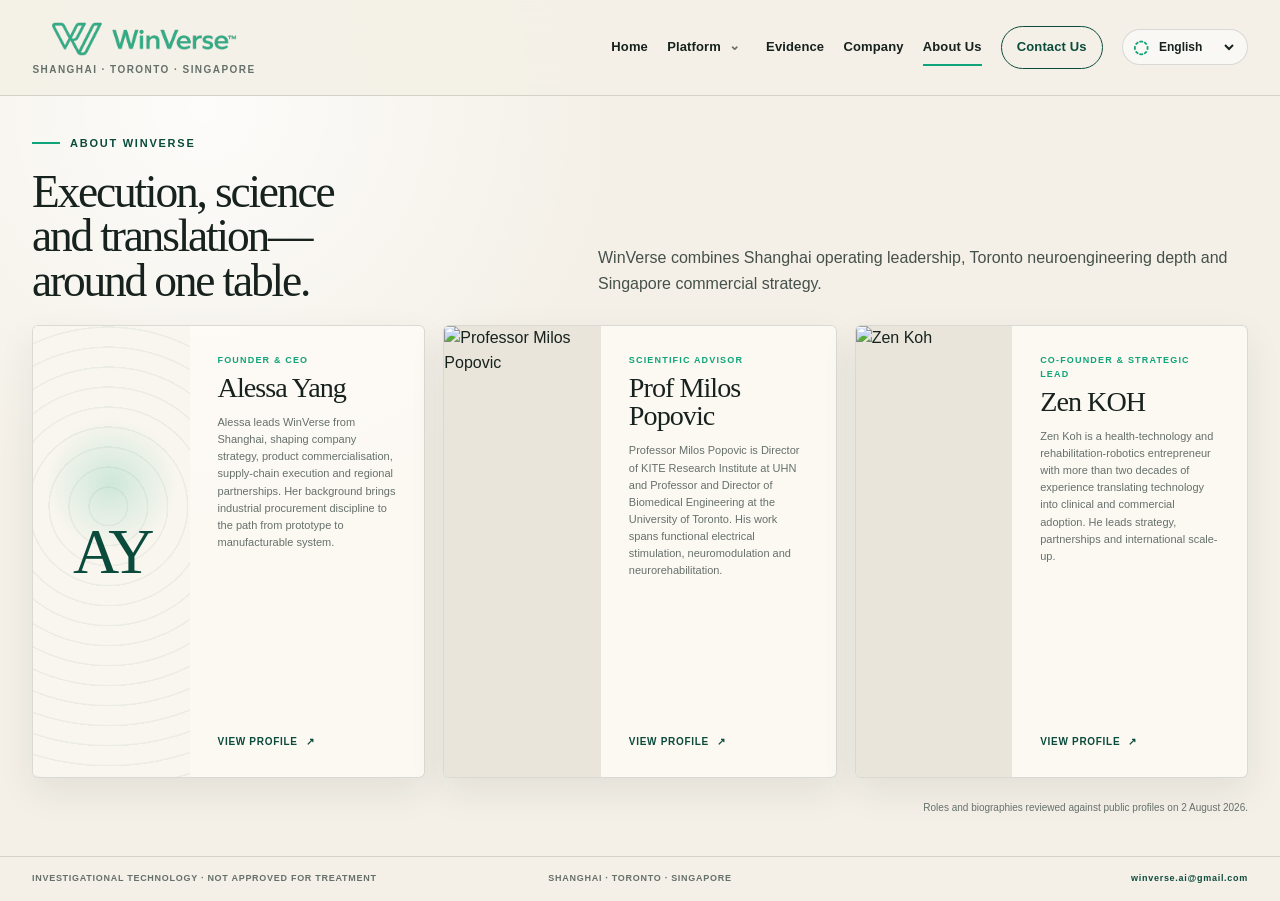
==== commit d93371fe: "Launch multilingual executive redesign" ====
--- a/about.html
+++ b/about.html
@@ -1,97 +1,74 @@
-<!doctype html>
+<!DOCTYPE html>
 <html lang="en">
   <head>
-    <meta charset="utf-8" />
-    <meta name="viewport" content="width=device-width, initial-scale=1" />
-    <meta name="description" content="About WinVerse™, an early-stage Shanghai-based neurotechnology venture focused on evidence-led productisation and responsible clinical translation." />
-    <meta name="theme-color" content="#f5f1e8" />
+    <meta charset="utf-8">
+    <meta name="viewport" content="width=device-width, initial-scale=1">
+    <meta name="description" content="Meet the leadership and scientific advisory team behind WinVerse and SerotoniX.">
+    <meta name="theme-color" content="#f4f0e7">
     <title>About Us | WinVerse™</title>
-    <link rel="icon" type="image/png" href="assets/winverse-mark.png" />
-    <link rel="stylesheet" href="styles.css" />
+    <link rel="icon" type="image/png" href="assets/winverse-mark.png">
+    <link rel="stylesheet" href="styles.css">
+    <script defer src="translations.js"></script>
     <script defer src="script.js"></script>
   </head>
   <body data-page="about">
-    <a class="skip-link" href="#main">Skip to content</a>
+    <a class="skip-link" href="#main" data-i18n="common.skip">Skip to content</a>
+    <div data-site-header></div>
 
-    <header class="site-header" data-header>
-      <div class="container header-inner">
-        <a class="brand" href="index.html" aria-label="WinVerse home"><img class="brand-logo" src="assets/winverse-logo-full.png" alt="WinVerse™" /><span class="brand-locations">Shanghai · Toronto · Singapore</span></a>
-        <button class="menu-toggle" type="button" aria-label="Open navigation" aria-expanded="false" aria-controls="site-nav" data-menu-toggle><span></span><span></span><span></span></button>
-        <nav class="site-nav" id="site-nav" aria-label="Main navigation" data-nav>
-          <a href="index.html">Home</a>
-          <div class="nav-group" data-nav-group>
-            <div class="nav-parent-row"><a class="nav-parent-link" href="platform.html">Platform</a><button class="nav-submenu-toggle" type="button" aria-expanded="false" aria-controls="platform-submenu" data-submenu-toggle><span class="sr-only">Open Platform menu</span><span class="nav-chevron" aria-hidden="true"></span></button></div>
-            <div class="nav-submenu" id="platform-submenu"><a href="serotonix.html">SerotoniX™</a></div>
+    <main id="main" class="team-main">
+      <section class="shell team-stage" aria-labelledby="page-title">
+        <header class="team-heading">
+          <div>
+            <p class="eyebrow" data-i18n="about.eyebrow">About WinVerse</p>
+            <h1 class="page-title" id="page-title" data-i18n="about.title">Execution, science and translation—around one table.</h1>
           </div>
-          <a href="evidence.html">Evidence</a><a href="company.html">Company</a><a href="about.html" aria-current="page">About Us</a><a class="nav-cta" href="contact.html">Contact Us</a>
-        </nav>
-      </div>
-    </header>
+          <p class="page-lede" data-i18n="about.lede">WinVerse combines Shanghai operating leadership, Toronto neuroengineering depth and Singapore commercial strategy.</p>
+        </header>
 
-    <main id="main" class="page-main">
-      <section class="page-hero" aria-labelledby="page-title">
-        <div class="container page-hero-grid">
-          <div>
-            <p class="page-index">04 · About Us</p>
-            <h1 id="page-title">Translation needs its own discipline.</h1>
-            <p class="page-lede">WinVerse™ exists to turn research-born possibilities into testable, reproducible and manufacturable systems—without allowing commercial ambition to outrun the evidence.</p>
-          </div>
-          <aside class="status-panel" aria-label="WinVerse purpose">
-            <p>Our purpose</p>
-            <strong>Evidence-led productisation</strong>
-            <span>Research integrity · Engineering discipline · Responsible scale</span>
-          </aside>
+        <div class="team-grid">
+          <article class="team-card">
+            <a class="portrait" href="https://cn.linkedin.com/in/alessa-yang" target="_blank" rel="noreferrer" aria-label="Alessa Yang on LinkedIn">
+              <div class="portrait-placeholder" aria-hidden="true">AY</div>
+            </a>
+            <div class="team-card-body">
+              <span class="team-role" data-i18n="about.alessaRole">Founder &amp; CEO</span>
+              <h2>Alessa Yang</h2>
+              <p data-i18n="about.alessaBio">Alessa leads WinVerse from Shanghai, shaping company strategy, product commercialisation, supply-chain execution and regional partnerships. Her background brings industrial procurement discipline to the path from prototype to manufacturable system.</p>
+              <a class="profile-link" href="https://cn.linkedin.com/in/alessa-yang" target="_blank" rel="noreferrer" data-i18n="common.profile">View profile</a>
+            </div>
+          </article>
+
+          <article class="team-card">
+            <a class="portrait portrait-milos" href="https://www.uhnresearch.ca/researcher/milos-popovic" target="_blank" rel="noreferrer" aria-label="Professor Milos Popovic at UHN Research">
+              <img src="https://bme.utoronto.ca/wp-content/uploads/2021/01/Milos_Popovic29-1x1-BLUE-A_500px.jpg" alt="Professor Milos Popovic" referrerpolicy="no-referrer" data-image-fallback>
+              <div class="portrait-placeholder" hidden aria-hidden="true">MP</div>
+            </a>
+            <div class="team-card-body">
+              <span class="team-role" data-i18n="about.milosRole">Scientific Advisor</span>
+              <h2>Prof Milos Popovic</h2>
+              <p data-i18n="about.milosBio">Professor Milos Popovic is Director of KITE Research Institute at UHN and Professor and Director of Biomedical Engineering at the University of Toronto. His work spans functional electrical stimulation, neuromodulation and neurorehabilitation.</p>
+              <a class="profile-link" href="https://www.uhnresearch.ca/researcher/milos-popovic" target="_blank" rel="noreferrer" data-i18n="common.profile">View profile</a>
+            </div>
+          </article>
+
+          <article class="team-card">
+            <a class="portrait portrait-zen" href="https://www.linkedin.com/in/zenkoh/" target="_blank" rel="noreferrer" aria-label="Zen Koh on LinkedIn">
+              <img src="https://ceo-digitalmag.s3.ap-southeast-2.amazonaws.com/wp-content/uploads/2023/05/03060439/ZenKoh_FOURIERINTELLIGENCE_MAIN_V2.jpg" alt="Zen Koh" referrerpolicy="no-referrer" data-image-fallback>
+              <div class="portrait-placeholder" hidden aria-hidden="true">ZK</div>
+            </a>
+            <div class="team-card-body">
+              <span class="team-role" data-i18n="about.zenRole">Co-Founder &amp; Strategic Lead</span>
+              <h2>Zen KOH</h2>
+              <p data-i18n="about.zenBio">Zen Koh is a health-technology and rehabilitation-robotics entrepreneur with more than two decades of experience translating technology into clinical and commercial adoption. He leads strategy, partnerships and international scale-up.</p>
+              <a class="profile-link" href="https://www.linkedin.com/in/zenkoh/" target="_blank" rel="noreferrer" data-i18n="common.profile">View profile</a>
+            </div>
+          </article>
         </div>
+
+        <p class="team-note" data-i18n="about.note">Roles and biographies reviewed against public profiles on 2 August 2026.</p>
       </section>
-
-      <section class="content-section" aria-labelledby="purpose-title">
-        <div class="container purpose-grid">
-          <div><p class="section-label">Why WinVerse</p><h2 id="purpose-title">Promising science does not become a product by itself.</h2></div>
-          <div class="purpose-copy">
-            <p>Between a successful research prototype and a credible medical technology sit difficult questions of repeatability, usability, manufacturing, safety, data quality, clinical governance and regulation.</p>
-            <p>WinVerse™ is being built to work in that gap. Its role is to develop the product and evidence infrastructure that qualified research, clinical and regulatory partners need to make sound decisions.</p>
-          </div>
-        </div>
-      </section>
-
-      <section class="content-section content-section-paper" aria-labelledby="presence-title">
-        <div class="container">
-          <div class="section-heading"><p class="section-label">Connected translation</p><h2 id="presence-title">Built across the places where research, engineering and market access meet.</h2></div>
-          <div class="presence-grid">
-            <article><span>01</span><h3>Shanghai</h3><p>Company building, product engineering, design-for-manufacture and pathways into Asia's healthcare innovation ecosystem.</p></article>
-            <article><span>02</span><h3>Toronto</h3><p>Connection to the research origin and clinical translation ecosystem. Reference to UHN/KITE does not imply institutional endorsement of WinVerse™.</p></article>
-            <article><span>03</span><h3>Singapore</h3><p>Regional leadership, MedTech commercialisation and partnership networks connecting Southeast Asia's healthcare innovation ecosystem.</p></article>
-          </div>
-        </div>
-      </section>
-
-      <section class="content-section" aria-labelledby="leadership-title">
-        <div class="container leadership-grid">
-          <div><p class="section-label">Leadership</p><h2 id="leadership-title">Guided by clinical-technology translation experience.</h2></div>
-          <div class="leadership-card leadership-copy">
-            <p class="leadership-name">Zen Koh</p>
-            <p class="leadership-role">Founder and strategic lead</p>
-            <p>WinVerse™ is guided by Zen Koh, whose work spans rehabilitation technology, medical-device commercialisation, robotics and research-to-market collaboration across Asia and international clinical ecosystems.</p>
-            <p>The programme is designed to engage qualified psychiatry, clinical-trial, human-factors, engineering and medical-device regulatory expertise as its evidence and product architecture mature.</p>
-            <a class="text-link" href="https://www.linkedin.com/in/zenkoh/" target="_blank" rel="noreferrer">View Zen Koh on LinkedIn <span aria-hidden="true">↗</span></a>
-          </div>
-        </div>
-      </section>
-
-      <section class="content-section evidence-boundary-section" aria-labelledby="about-boundary-title">
-        <div class="container boundary-panel">
-          <p class="section-label">Our boundary</p>
-          <h2 id="about-boundary-title">Credibility must be earned, not borrowed.</h2>
-          <p>SerotoniX™ remains investigational. Any technology rights remain subject to definitive agreements with NovaKonexus™ and the underlying rights position. Research origin is not product endorsement, and productisation is not proof of clinical effect.</p>
-        </div>
-      </section>
-
-      <nav class="next-page" aria-label="Continue to Contact Us"><a class="container" href="contact.html"><span>Next · Contact Us</span><strong>Start a conversation with WinVerse™.</strong><span aria-hidden="true">→</span></a></nav>
     </main>
 
-    <footer class="site-footer">
-      <div class="container footer-top"><a class="footer-brand" href="index.html">WinVerse™</a><nav aria-label="Footer navigation"><a href="index.html">Home</a><a href="platform.html">Platform</a><a href="serotonix.html">SerotoniX™</a><a href="evidence.html">Evidence</a><a href="company.html">Company</a><a href="about.html">About Us</a><a href="contact.html">Contact Us</a></nav></div>
-      <div class="container footer-bottom"><p>© <span data-year></span> WinVerse™. All rights reserved.</p><p>Investigational research technology. Not approved for clinical treatment. No affiliation or endorsement by UHN is implied.</p></div>
-    </footer>
+    <div data-site-footer></div>
   </body>
 </html>
--- a/styles.css
+++ b/styles.css
@@ -1,53 +1,56 @@
 :root {
-  --ivory: #f5f1e8;
-  --ivory-deep: #eae2d4;
+  --ivory: #f4f0e7;
   --paper: #fffdf8;
-  --ink: #13231f;
-  --ink-muted: #5b6762;
-  --emerald: #08a77b;
-  --emerald-dark: #075f49;
-  --emerald-deep: #083d31;
+  --paper-2: #f9f6ef;
+  --ink: #17221e;
+  --muted: #66706b;
+  --line: rgba(23, 34, 30, 0.15);
+  --line-strong: rgba(23, 34, 30, 0.28);
+  --forest: #0b4b3c;
+  --forest-dark: #07372d;
+  --emerald: #0fa47a;
   --emerald-soft: #dcefe8;
-  --plum: #70405f;
-  --line: rgba(19, 35, 31, 0.16);
-  --line-light: rgba(255, 255, 255, 0.2);
-  --serif: "Iowan Old Style", Baskerville, "Times New Roman", serif;
-  --sans: Inter, ui-sans-serif, -apple-system, BlinkMacSystemFont, "Segoe UI", sans-serif;
-  --container: min(1216px, calc(100vw - 64px));
-  --shadow: 0 24px 72px rgba(27, 45, 38, 0.12);
-  --header-height: 98px;
-}
-
-* {
+  --aubergine: #6b4a61;
+  --amber: #c98527;
+  --danger: #a34a3d;
+  --shadow: 0 28px 70px rgba(31, 43, 38, 0.12);
+  --shadow-soft: 0 14px 36px rgba(31, 43, 38, 0.08);
+  --radius: 6px;
+  --shell: min(1420px, calc(100vw - 64px));
+  --header-height: 96px;
+  --footer-height: 44px;
+  --serif: Georgia, "Times New Roman", serif;
+  --sans: Inter, Aptos, "Helvetica Neue", Arial, "Noto Sans", "Noto Sans SC", "Noto Sans JP", sans-serif;
+}
+
+*,
+*::before,
+*::after {
   box-sizing: border-box;
 }
 
 html {
-  min-width: 320px;
+  background: var(--ivory);
+  color: var(--ink);
   scroll-behavior: smooth;
-  scroll-padding-top: calc(var(--header-height) + 24px);
 }
 
 body {
   min-width: 320px;
   margin: 0;
+  background:
+    radial-gradient(circle at 16% 12%, rgba(255, 255, 255, 0.8), transparent 26rem),
+    var(--ivory);
   color: var(--ink);
-  background: var(--ivory);
   font-family: var(--sans);
   font-size: 16px;
-  line-height: 1.6;
+  line-height: 1.55;
   -webkit-font-smoothing: antialiased;
   text-rendering: optimizeLegibility;
 }
 
-body::before {
-  position: fixed;
-  inset: 0;
-  z-index: 200;
-  pointer-events: none;
-  content: "";
-  opacity: 0.14;
-  background-image: url("data:image/svg+xml,%3Csvg viewBox='0 0 180 180' xmlns='http://www.w3.org/2000/svg'%3E%3Cfilter id='n'%3E%3CfeTurbulence type='fractalNoise' baseFrequency='.72' numOctaves='3' stitchTiles='stitch'/%3E%3C/filter%3E%3Crect width='100%25' height='100%25' filter='url(%23n)' opacity='.08'/%3E%3C/svg%3E");
+body.nav-open {
+  overflow: hidden;
 }
 
 img {
@@ -61,15 +64,29 @@
 }
 
 button,
-a {
-  -webkit-tap-highlight-color: transparent;
+input,
+select,
+textarea {
+  font: inherit;
 }
 
 button,
-input,
-textarea,
 select {
-  font: inherit;
+  cursor: pointer;
+}
+
+button:focus-visible,
+a:focus-visible,
+select:focus-visible,
+input:focus-visible,
+textarea:focus-visible {
+  outline: 3px solid rgba(15, 164, 122, 0.34);
+  outline-offset: 3px;
+}
+
+.shell {
+  width: var(--shell);
+  margin-inline: auto;
 }
 
 .sr-only {
@@ -84,170 +101,173 @@
   border: 0;
 }
 
-.container {
-  width: var(--container);
-  margin-inline: auto;
-}
-
 .skip-link {
   position: fixed;
+  z-index: 1000;
   top: 12px;
   left: 12px;
-  z-index: 300;
   padding: 10px 14px;
+  transform: translateY(-150%);
+  background: var(--forest-dark);
   color: white;
-  background: var(--emerald-dark);
-  transform: translateY(-160%);
-  transition: transform 160ms ease;
+  border-radius: var(--radius);
 }
 
 .skip-link:focus {
   transform: translateY(0);
 }
 
+/* Header */
+
 .site-header {
   position: sticky;
+  z-index: 50;
   top: 0;
-  z-index: 100;
+  height: var(--header-height);
   border-bottom: 1px solid var(--line);
-  background: rgba(245, 241, 232, 0.94);
-  backdrop-filter: blur(16px);
+  background: rgba(244, 240, 231, 0.93);
+  backdrop-filter: blur(18px);
   transition: box-shadow 180ms ease, background 180ms ease;
 }
 
 .site-header.is-scrolled {
-  background: rgba(245, 241, 232, 0.98);
-  box-shadow: 0 10px 34px rgba(19, 35, 31, 0.08);
-}
-
-.header-inner {
-  min-height: var(--header-height);
-  display: flex;
+  background: rgba(255, 253, 248, 0.96);
+  box-shadow: 0 10px 30px rgba(23, 34, 30, 0.07);
+}
+
+.header-grid {
+  display: grid;
+  grid-template-columns: 224px minmax(0, 1fr);
   align-items: center;
-  justify-content: space-between;
-  gap: 36px;
+  height: 100%;
+  gap: clamp(28px, 4vw, 72px);
 }
 
 .brand {
-  min-width: 252px;
-  display: inline-flex;
-  flex-direction: column;
-  align-items: center;
-  gap: 5px;
+  display: grid;
+  justify-items: center;
+  align-content: center;
+  width: 224px;
+  min-width: 0;
 }
 
 .brand-logo {
-  width: 252px;
+  width: 192px;
   height: auto;
   object-fit: contain;
 }
 
 .brand-locations {
+  display: block;
   width: 100%;
-  margin-left: 0;
-  color: var(--ink-muted);
-  font-size: 11px;
-  font-weight: 520;
-  letter-spacing: 0.07em;
+  margin-top: 5px;
+  color: var(--muted);
+  font-size: 10px;
+  font-weight: 600;
+  letter-spacing: 0.145em;
+  line-height: 1.2;
   text-align: center;
+  text-transform: uppercase;
 }
 
 .site-nav {
   display: flex;
   align-items: center;
-  gap: 24px;
-  font-size: 14px;
-  font-weight: 610;
+  justify-content: flex-end;
+  gap: clamp(13px, 1.5vw, 25px);
+  min-width: 0;
+  font-size: 13px;
+  font-weight: 650;
+  letter-spacing: 0.01em;
 }
 
 .site-nav > a,
-.nav-parent-link {
+.nav-group-row > a {
   position: relative;
-  padding-block: 10px;
+  padding: 12px 0;
   white-space: nowrap;
 }
 
-.site-nav > a:not(.nav-cta)::after,
-.nav-parent-link::after {
+.site-nav > a::after,
+.nav-group-row > a::after {
   position: absolute;
   right: 0;
   bottom: 4px;
   left: 0;
-  height: 1px;
+  height: 2px;
   content: "";
   background: var(--emerald);
   transform: scaleX(0);
-  transform-origin: right;
+  transform-origin: left;
   transition: transform 180ms ease;
 }
 
-.site-nav > a:not(.nav-cta):hover::after,
-.site-nav > a:not(.nav-cta):focus-visible::after,
+.site-nav > a:hover::after,
 .site-nav > a[aria-current="page"]::after,
-.nav-parent-link:hover::after,
-.nav-parent-link:focus-visible::after,
-.nav-parent-link[aria-current="page"]::after,
-.nav-parent-link.is-section-current::after {
+.nav-group-row > a:hover::after,
+.nav-group-row > a[aria-current="page"]::after,
+.nav-group.is-current .nav-group-row > a::after {
   transform: scaleX(1);
-  transform-origin: left;
-}
-
-.site-nav a[aria-current="page"],
-.nav-parent-link.is-section-current {
-  color: var(--emerald-dark);
 }
 
 .nav-group {
   position: relative;
 }
 
-.nav-parent-row {
+.nav-group-row {
   display: flex;
   align-items: center;
-}
-
-.nav-submenu-toggle {
+  gap: 2px;
+}
+
+.submenu-toggle {
+  display: grid;
   width: 24px;
-  height: 42px;
-  display: grid;
+  height: 34px;
+  padding: 0;
   place-items: center;
-  padding: 0;
-  margin-left: 2px;
   border: 0;
-  color: var(--ink-muted);
   background: transparent;
-  cursor: pointer;
-}
-
-.nav-chevron {
-  width: 7px;
-  height: 7px;
-  display: block;
-  border-right: 1.5px solid currentColor;
-  border-bottom: 1.5px solid currentColor;
-  transform: translateY(-2px) rotate(45deg);
+  color: var(--muted);
+}
+
+.submenu-toggle > span:last-child {
+  transform: translateY(-1px);
   transition: transform 160ms ease;
 }
 
-.nav-group.is-expanded .nav-chevron,
-.nav-group:focus-within .nav-chevron,
-.nav-group:hover .nav-chevron {
-  transform: translateY(2px) rotate(225deg);
+.nav-group:hover .submenu-toggle > span:last-child,
+.nav-group.is-expanded .submenu-toggle > span:last-child {
+  transform: rotate(180deg);
 }
 
 .nav-submenu {
-  min-width: 192px;
   position: absolute;
-  top: calc(100% - 1px);
-  left: -20px;
-  padding: 9px;
+  top: calc(100% + 8px);
+  left: 50%;
+  min-width: 176px;
+  padding: 8px;
   border: 1px solid var(--line);
-  background: rgba(255, 253, 248, 0.99);
-  box-shadow: 0 18px 44px rgba(19, 35, 31, 0.14);
+  border-radius: var(--radius);
+  background: var(--paper);
+  box-shadow: var(--shadow-soft);
   opacity: 0;
   pointer-events: none;
-  transform: translateY(-8px);
+  transform: translate(-50%, -5px);
   transition: opacity 160ms ease, transform 160ms ease;
+}
+
+.nav-submenu a {
+  display: block;
+  padding: 10px 12px;
+  border-radius: 3px;
+  white-space: nowrap;
+}
+
+.nav-submenu a:hover,
+.nav-submenu a[aria-current="page"] {
+  background: var(--emerald-soft);
+  color: var(--forest-dark);
 }
 
 .nav-group:hover .nav-submenu,
@@ -255,1756 +275,1104 @@
 .nav-group.is-expanded .nav-submenu {
   opacity: 1;
   pointer-events: auto;
-  transform: translateY(0);
-}
-
-.nav-submenu a {
+  transform: translate(-50%, 0);
+}
+
+.nav-contact {
+  padding: 10px 15px !important;
+  border: 1px solid var(--forest) !important;
+  border-radius: 999px;
+  color: var(--forest);
+}
+
+.nav-contact::after {
+  display: none;
+}
+
+.nav-contact:hover,
+.nav-contact[aria-current="page"] {
+  background: var(--forest);
+  color: white;
+}
+
+.language-control {
+  display: flex;
+  align-items: center;
+  gap: 6px;
+  min-width: 112px;
+  padding: 8px 10px;
+  border: 1px solid var(--line);
+  border-radius: 999px;
+  background: rgba(255, 255, 255, 0.54);
+  color: var(--muted);
+}
+
+.language-control > span[aria-hidden] {
+  color: var(--emerald);
+  font-size: 18px;
+  line-height: 1;
+}
+
+.language-control select {
+  width: 82px;
+  border: 0;
+  outline: 0;
+  background: transparent;
+  color: var(--ink);
+  font-size: 12px;
+  font-weight: 700;
+}
+
+.menu-toggle {
+  display: none;
+}
+
+/* One-screen editorial framework */
+
+.screen-main {
+  min-height: calc(100svh - var(--header-height) - var(--footer-height));
+}
+
+.page-stage {
+  display: grid;
+  grid-template-columns: minmax(0, 0.92fr) minmax(470px, 1.08fr);
+  align-items: center;
+  gap: clamp(40px, 5vw, 88px);
+  min-height: calc(100svh - var(--header-height) - var(--footer-height));
+  padding-block: clamp(30px, 5.2vh, 64px);
+}
+
+.page-copy {
+  display: grid;
+  align-content: center;
+  min-width: 0;
+}
+
+.eyebrow {
+  display: flex;
+  align-items: center;
+  gap: 10px;
+  margin: 0 0 20px;
+  color: var(--forest);
+  font-size: 11px;
+  font-weight: 800;
+  letter-spacing: 0.16em;
+  line-height: 1.2;
+  text-transform: uppercase;
+}
+
+.eyebrow::before {
+  width: 28px;
+  height: 2px;
+  content: "";
+  background: var(--emerald);
+}
+
+h1,
+h2,
+h3,
+p {
+  margin-top: 0;
+}
+
+.page-title {
+  max-width: 860px;
+  margin-bottom: 22px;
+  font-family: var(--serif);
+  font-size: clamp(2.75rem, 4.2vw, 5rem);
+  font-weight: 400;
+  letter-spacing: -0.048em;
+  line-height: 0.98;
+  text-wrap: balance;
+}
+
+.page-lede {
+  max-width: 700px;
+  margin-bottom: 28px;
+  color: #46504b;
+  font-size: clamp(1rem, 1.25vw, 1.18rem);
+  line-height: 1.64;
+}
+
+.actions {
+  display: flex;
+  flex-wrap: wrap;
+  gap: 12px;
+  margin-bottom: 30px;
+}
+
+.button {
+  display: inline-flex;
+  min-height: 48px;
+  padding: 12px 18px;
+  align-items: center;
+  justify-content: center;
+  gap: 16px;
+  border: 1px solid transparent;
+  border-radius: 3px;
+  font-size: 13px;
+  font-weight: 750;
+  letter-spacing: 0.01em;
+  transition: transform 160ms ease, background 160ms ease, border-color 160ms ease, color 160ms ease;
+}
+
+.button::after {
+  content: "→";
+  font-size: 18px;
+  font-weight: 400;
+  line-height: 1;
+}
+
+.button:hover {
+  transform: translateY(-2px);
+}
+
+.button-primary {
+  background: var(--forest);
+  color: white;
+}
+
+.button-primary:hover {
+  background: var(--forest-dark);
+}
+
+.button-secondary {
+  border-color: var(--line-strong);
+  background: rgba(255, 255, 255, 0.36);
+  color: var(--forest-dark);
+}
+
+.button-secondary:hover {
+  border-color: var(--forest);
+  background: var(--paper);
+}
+
+.button-tertiary {
+  min-height: auto;
+  padding: 7px 0;
+  border-bottom: 1px solid var(--forest);
+  color: var(--forest);
+}
+
+.button-tertiary::after {
+  font-size: 16px;
+}
+
+.insight-rail {
+  display: grid;
+  grid-template-columns: repeat(3, minmax(0, 1fr));
+  border-top: 1px solid var(--line-strong);
+  border-bottom: 1px solid var(--line);
+}
+
+.insight {
+  min-width: 0;
+  padding: 15px 16px 14px 0;
+}
+
+.insight + .insight {
+  padding-left: 16px;
+  border-left: 1px solid var(--line);
+}
+
+.insight span {
   display: block;
-  padding: 10px 12px;
+  margin-bottom: 5px;
+  color: var(--muted);
+  font-size: 9px;
+  font-weight: 800;
+  letter-spacing: 0.14em;
+  line-height: 1.2;
+  text-transform: uppercase;
+}
+
+.insight strong {
+  display: block;
   color: var(--ink);
-  white-space: nowrap;
-  transition: color 160ms ease, background 160ms ease;
-}
-
-.nav-submenu a:hover,
-.nav-submenu a:focus-visible,
-.nav-submenu a[aria-current="page"] {
-  color: var(--emerald-dark);
-  background: var(--emerald-soft);
-}
-
-.nav-cta {
-  padding: 9px 18px !important;
-  border: 1px solid var(--emerald-dark);
-  color: var(--emerald-dark);
-  transition: color 160ms ease, background 160ms ease, transform 160ms ease;
-}
-
-.nav-cta:hover,
-.nav-cta:focus-visible {
-  color: white;
-  background: var(--emerald-dark);
-  transform: translateY(-1px);
-}
-
-.menu-toggle {
-  width: 46px;
-  height: 46px;
-  display: none;
-  padding: 11px;
+  font-size: 13px;
+  font-weight: 700;
+  line-height: 1.35;
+}
+
+.visual-panel {
+  position: relative;
+  min-width: 0;
+  overflow: hidden;
   border: 1px solid var(--line);
-  color: var(--ink);
-  background: transparent;
-  cursor: pointer;
-}
-
-.menu-toggle span {
+  border-radius: var(--radius);
+  background: var(--paper-2);
+  box-shadow: var(--shadow);
+  isolation: isolate;
+}
+
+.visual-panel::after {
+  position: absolute;
+  z-index: 1;
+  inset: 0;
+  content: "";
+  border: 1px solid rgba(255, 255, 255, 0.58);
+  pointer-events: none;
+}
+
+.visual-panel > img {
   width: 100%;
-  height: 1px;
+  height: min(67vh, 650px);
+  min-height: 470px;
+  object-fit: cover;
+}
+
+.visual-caption {
+  position: absolute;
+  z-index: 3;
+  right: 18px;
+  bottom: 18px;
+  left: 18px;
+  display: flex;
+  padding: 14px 16px;
+  align-items: flex-end;
+  justify-content: space-between;
+  gap: 18px;
+  border: 1px solid rgba(255, 255, 255, 0.65);
+  border-radius: 3px;
+  background: rgba(255, 253, 248, 0.88);
+  box-shadow: 0 10px 28px rgba(23, 34, 30, 0.08);
+  backdrop-filter: blur(12px);
+}
+
+.visual-caption strong {
+  max-width: 55%;
+  font-family: var(--serif);
+  font-size: clamp(1rem, 1.5vw, 1.35rem);
+  font-weight: 400;
+  line-height: 1.15;
+}
+
+.visual-caption span {
+  max-width: 44%;
+  color: var(--muted);
+  font-size: 10px;
+  font-weight: 750;
+  letter-spacing: 0.08em;
+  line-height: 1.35;
+  text-align: right;
+  text-transform: uppercase;
+}
+
+.floating-card {
+  position: absolute;
+  z-index: 4;
+  top: 18px;
+  left: 18px;
+  width: min(260px, calc(100% - 36px));
+  padding: 15px 16px;
+  border: 1px solid rgba(11, 75, 60, 0.22);
+  border-radius: 3px;
+  background: rgba(255, 253, 248, 0.9);
+  box-shadow: var(--shadow-soft);
+  backdrop-filter: blur(12px);
+}
+
+.floating-card > span {
   display: block;
-  margin: 5px 0;
-  background: currentColor;
-  transition: transform 160ms ease, opacity 160ms ease;
-}
-
-.menu-toggle[aria-expanded="true"] span:first-child {
-  transform: translateY(6px) rotate(45deg);
-}
-
-.menu-toggle[aria-expanded="true"] span:nth-child(2) {
-  opacity: 0;
-}
-
-.menu-toggle[aria-expanded="true"] span:last-child {
-  transform: translateY(-6px) rotate(-45deg);
-}
-
-/* Home */
-
-.home-hero {
-  min-height: calc(100svh - var(--header-height));
+  margin-bottom: 5px;
+  color: var(--emerald);
+  font-size: 9px;
+  font-weight: 850;
+  letter-spacing: 0.14em;
+  text-transform: uppercase;
+}
+
+.floating-card strong {
+  display: block;
+  margin-bottom: 6px;
+  font-family: var(--serif);
+  font-size: 1.4rem;
+  font-weight: 400;
+  line-height: 1.05;
+}
+
+.floating-card p {
+  margin: 0;
+  color: var(--muted);
+  font-size: 11px;
+  line-height: 1.45;
+}
+
+/* Page-specific layers */
+
+.home-stage .visual-panel > img {
+  object-position: 54% center;
+}
+
+.status-chip {
+  display: inline-flex;
+  width: fit-content;
+  margin-bottom: 22px;
+  padding: 8px 11px;
+  border: 1px solid rgba(163, 74, 61, 0.35);
+  border-radius: 2px;
+  color: var(--danger);
+  font-size: 9px;
+  font-weight: 850;
+  letter-spacing: 0.12em;
+  text-transform: uppercase;
+}
+
+.serotonix-stage .visual-panel > img {
+  object-position: center;
+}
+
+.status-block {
+  width: fit-content;
+  max-width: 100%;
+  margin-bottom: 24px;
+  padding: 13px 15px;
+  border-left: 3px solid var(--emerald);
+  background: rgba(255, 255, 255, 0.45);
+}
+
+.status-block strong {
+  display: block;
+  font-size: 13px;
+}
+
+.status-block span {
+  display: block;
+  margin-top: 2px;
+  color: var(--muted);
+  font-size: 11px;
+}
+
+.evidence-board {
+  position: absolute;
+  z-index: 4;
+  top: 18px;
+  left: 18px;
+  width: min(275px, calc(100% - 36px));
+  padding: 16px;
+  border: 1px solid rgba(11, 75, 60, 0.25);
+  border-radius: 3px;
+  background: rgba(255, 253, 248, 0.92);
+  box-shadow: var(--shadow-soft);
+  backdrop-filter: blur(14px);
+}
+
+.evidence-board > span {
+  display: block;
+  color: var(--muted);
+  font-size: 9px;
+  font-weight: 800;
+  letter-spacing: 0.13em;
+  text-transform: uppercase;
+}
+
+.evidence-board > strong {
+  display: block;
+  margin: 4px 0 13px;
+  color: var(--forest);
+  font-family: var(--serif);
+  font-size: 1.5rem;
+  font-weight: 400;
+}
+
+.evidence-metrics {
+  display: grid;
+  gap: 7px;
+}
+
+.evidence-metric {
+  display: flex;
+  padding-top: 7px;
+  align-items: baseline;
+  justify-content: space-between;
+  gap: 10px;
+  border-top: 1px solid var(--line);
+  font-size: 10px;
+}
+
+.evidence-metric span {
+  color: var(--muted);
+}
+
+.evidence-metric strong {
+  color: var(--forest);
+  text-align: right;
+}
+
+.evidence-metric:last-child strong {
+  color: var(--amber);
+}
+
+.company-cities {
+  position: absolute;
+  z-index: 4;
+  top: 18px;
+  right: 18px;
+  display: grid;
+  max-width: 265px;
+  gap: 8px;
+}
+
+.company-cities span {
+  padding: 8px 11px;
+  border: 1px solid rgba(11, 75, 60, 0.18);
+  border-radius: 999px;
+  background: rgba(255, 253, 248, 0.89);
+  color: var(--forest-dark);
+  box-shadow: 0 8px 20px rgba(23, 34, 30, 0.07);
+  font-size: 10px;
+  font-weight: 700;
+  text-align: right;
+  backdrop-filter: blur(10px);
+}
+
+/* Team */
+
+.team-main {
+  min-height: calc(100svh - var(--header-height) - var(--footer-height));
+}
+
+.team-stage {
+  display: grid;
+  min-height: calc(100svh - var(--header-height) - var(--footer-height));
+  padding-block: clamp(28px, 4.5vh, 52px);
+  grid-template-rows: auto minmax(0, 1fr) auto;
+  gap: 22px;
+}
+
+.team-heading {
+  display: grid;
+  grid-template-columns: minmax(0, 0.78fr) minmax(360px, 1.22fr);
+  align-items: end;
+  gap: clamp(30px, 5vw, 80px);
+}
+
+.team-heading .page-title {
+  margin-bottom: 0;
+  font-size: clamp(2.5rem, 3.55vw, 4.25rem);
+}
+
+.team-heading .page-lede {
+  max-width: 650px;
+  margin-bottom: 6px;
+  justify-self: end;
+}
+
+.team-grid {
+  display: grid;
+  grid-template-columns: repeat(3, minmax(0, 1fr));
+  align-items: stretch;
+  gap: 18px;
+  min-height: 0;
+}
+
+.team-card {
+  display: grid;
+  min-width: 0;
+  overflow: hidden;
+  border: 1px solid var(--line);
+  border-radius: var(--radius);
+  background: rgba(255, 253, 248, 0.72);
+  box-shadow: var(--shadow-soft);
+  grid-template-columns: 40% 60%;
+}
+
+.portrait {
   position: relative;
-  display: flex;
-  flex-direction: column;
+  min-height: 280px;
   overflow: hidden;
-  isolation: isolate;
-}
-
-.home-hero-media,
-.home-hero-shade {
-  position: absolute;
-  inset: 0;
-}
-
-.home-hero-media {
-  z-index: -3;
-}
-
-.home-hero-media img {
+  background: #e9e5da;
+}
+
+.portrait img {
   width: 100%;
   height: 100%;
   object-fit: cover;
   object-position: center;
 }
 
-.home-hero-shade {
-  z-index: -2;
+.portrait-zen img {
+  object-position: 50% 26%;
+}
+
+.portrait-milos img {
+  object-position: center 18%;
+}
+
+.portrait-placeholder {
+  display: grid;
+  width: 100%;
+  height: 100%;
+  min-height: 280px;
+  place-items: center;
   background:
-    linear-gradient(90deg, rgba(245, 241, 232, 0.99) 0%, rgba(245, 241, 232, 0.96) 42%, rgba(245, 241, 232, 0.52) 57%, rgba(245, 241, 232, 0.03) 78%),
-    linear-gradient(0deg, rgba(245, 241, 232, 0.28), transparent 38%);
-}
-
-.home-hero-grid {
-  min-height: 640px;
-  flex: 1;
-  display: grid;
-  grid-template-columns: minmax(0, 1fr) minmax(380px, 0.78fr);
+    radial-gradient(circle at 50% 35%, rgba(15, 164, 122, 0.18), transparent 22%),
+    repeating-radial-gradient(circle at 48% 40%, transparent 0 18px, rgba(11, 75, 60, 0.06) 19px 20px),
+    var(--paper-2);
+  color: var(--forest);
+  font-family: var(--serif);
+  font-size: clamp(2.7rem, 5vw, 5.3rem);
+  letter-spacing: -0.08em;
+}
+
+.team-card-body {
+  display: flex;
+  min-width: 0;
+  padding: clamp(18px, 2.2vw, 28px);
+  flex-direction: column;
+}
+
+.team-role {
+  margin-bottom: 6px;
+  color: var(--emerald);
+  font-size: 9px;
+  font-weight: 850;
+  letter-spacing: 0.13em;
+  text-transform: uppercase;
+}
+
+.team-card h2 {
+  margin-bottom: 12px;
+  font-family: var(--serif);
+  font-size: clamp(1.65rem, 2.2vw, 2.45rem);
+  font-weight: 400;
+  letter-spacing: -0.035em;
+  line-height: 1;
+}
+
+.team-card p {
+  margin-bottom: 16px;
+  color: var(--muted);
+  font-size: 11px;
+  line-height: 1.55;
+}
+
+.team-card .profile-link {
+  display: inline-flex;
+  margin-top: auto;
   align-items: center;
-  padding-block: 70px 76px;
-}
-
-.hero-copy {
-  max-width: 690px;
-}
-
-.eyebrow,
-.page-index,
-.section-label,
-.card-kicker {
+  gap: 8px;
+  color: var(--forest);
+  font-size: 10px;
+  font-weight: 800;
+  letter-spacing: 0.07em;
+  text-transform: uppercase;
+}
+
+.team-card .profile-link::after {
+  content: "↗";
+}
+
+.team-note {
   margin: 0;
-  color: var(--emerald-dark);
-  font-size: 11px;
-  font-weight: 760;
-  letter-spacing: 0.145em;
-  line-height: 1.45;
+  color: var(--muted);
+  font-size: 10px;
+  text-align: right;
+}
+
+/* Contact */
+
+.contact-stage {
+  grid-template-columns: minmax(0, 0.78fr) minmax(520px, 1.22fr);
+}
+
+.direct-contact {
+  display: grid;
+  width: fit-content;
+  margin-top: 4px;
+  padding: 15px 0;
+  border-top: 1px solid var(--line-strong);
+  border-bottom: 1px solid var(--line);
+  grid-template-columns: 74px 1fr;
+  column-gap: 20px;
+}
+
+.direct-contact span {
+  color: var(--muted);
+  font-size: 9px;
+  font-weight: 850;
+  letter-spacing: 0.13em;
   text-transform: uppercase;
 }
 
-.eyebrow {
-  width: fit-content;
-  padding: 8px 12px;
-  border: 1px solid var(--emerald);
-  background: rgba(245, 241, 232, 0.68);
-}
-
-h1,
-h2 {
+.direct-contact a {
+  color: var(--forest);
+  font-size: 14px;
+  font-weight: 750;
+}
+
+.direct-contact small {
+  margin-top: 5px;
+  color: var(--muted);
+  font-size: 10px;
+  grid-column: 2;
+}
+
+.contact-panel {
+  position: relative;
+  overflow: hidden;
+  padding: clamp(22px, 3vw, 36px);
+  border: 1px solid var(--line);
+  border-radius: var(--radius);
+  background: rgba(255, 253, 248, 0.88);
+  box-shadow: var(--shadow);
+}
+
+.contact-panel::before {
+  position: absolute;
+  z-index: -1;
+  inset: 0;
+  content: "";
+  background:
+    linear-gradient(90deg, rgba(255, 253, 248, 0.96) 0%, rgba(255, 253, 248, 0.87) 56%, rgba(255, 253, 248, 0.48) 100%),
+    url("assets/company-network.webp") 83% center / auto 105% no-repeat;
+  opacity: 0.36;
+}
+
+.contact-panel-heading {
+  display: flex;
+  margin-bottom: 22px;
+  align-items: end;
+  justify-content: space-between;
+  gap: 22px;
+}
+
+.contact-panel-heading h2 {
+  max-width: 410px;
   margin: 0;
   font-family: var(--serif);
-  font-weight: 500;
+  font-size: clamp(1.8rem, 2.65vw, 3rem);
+  font-weight: 400;
   letter-spacing: -0.04em;
-  line-height: 1.02;
-}
-
-.hero-copy h1 {
-  max-width: 680px;
-  margin-top: 28px;
-  font-size: clamp(50px, 5.2vw, 76px);
-}
-
-.hero-lede {
-  max-width: 590px;
-  margin: 28px 0 0;
-  font-size: clamp(18px, 1.65vw, 22px);
-  line-height: 1.55;
-}
-
-.hero-actions {
-  display: flex;
-  flex-wrap: wrap;
-  gap: 14px;
-  margin-top: 34px;
-}
-
-.button {
-  min-height: 56px;
-  display: inline-flex;
-  align-items: center;
-  justify-content: space-between;
-  gap: 32px;
-  padding: 14px 22px;
-  border: 1px solid transparent;
-  font-size: 15px;
-  font-weight: 680;
-  line-height: 1.2;
-  transition: transform 160ms ease, background 160ms ease, border-color 160ms ease, color 160ms ease;
-}
-
-.button:hover,
-.button:focus-visible {
-  transform: translateY(-2px);
-}
-
-.button-primary {
-  color: white;
-  border-color: var(--emerald);
-  background: var(--emerald);
-  box-shadow: 0 12px 30px rgba(8, 167, 123, 0.2);
-}
-
-.button-primary:hover,
-.button-primary:focus-visible {
-  border-color: var(--emerald-dark);
-  background: var(--emerald-dark);
-}
-
-.button-secondary {
-  color: var(--emerald-dark);
-  border-color: var(--emerald-dark);
-  background: rgba(245, 241, 232, 0.72);
-}
-
-.button-secondary:hover,
-.button-secondary:focus-visible {
-  color: white;
-  background: var(--emerald-dark);
-}
-
-.proof-ribbon {
-  border-top: 1px solid var(--line);
-  background: rgba(245, 241, 232, 0.9);
-  backdrop-filter: blur(10px);
-}
-
-.proof-grid {
-  min-height: 92px;
-  display: grid;
-  grid-template-columns: repeat(3, 1fr);
-}
-
-.proof-grid a {
-  display: flex;
-  flex-direction: column;
-  justify-content: center;
-  padding: 17px 31px;
-  border-left: 1px solid var(--line);
-  transition: background 160ms ease;
-}
-
-.proof-grid a:last-child {
-  border-right: 1px solid var(--line);
-}
-
-.proof-grid a:hover,
-.proof-grid a:focus-visible {
-  background: rgba(8, 167, 123, 0.08);
-}
-
-.proof-grid span {
-  color: var(--emerald-dark);
+  line-height: 1.05;
+}
+
+.contact-panel-heading span {
+  color: var(--muted);
+  font-size: 9px;
+  font-weight: 800;
+  letter-spacing: 0.11em;
+  text-align: right;
+  text-transform: uppercase;
+}
+
+.contact-form {
+  display: grid;
+  grid-template-columns: repeat(2, minmax(0, 1fr));
+  gap: 15px 16px;
+}
+
+.field {
+  display: grid;
+  gap: 6px;
+}
+
+.field-wide {
+  grid-column: 1 / -1;
+}
+
+.field label {
   font-size: 10px;
-  font-weight: 760;
-  letter-spacing: 0.14em;
+  font-weight: 800;
+  letter-spacing: 0.06em;
   text-transform: uppercase;
 }
 
-.proof-grid strong {
-  margin-top: 3px;
-  font-size: 15px;
-  font-weight: 620;
-}
-
-/* Shared internal pages */
-
-.page-main {
-  min-height: 70vh;
-}
-
-.page-hero {
-  padding-block: 94px 86px;
-  border-bottom: 1px solid var(--line);
-  background:
-    radial-gradient(circle at 88% 12%, rgba(8, 167, 123, 0.11), transparent 30%),
-    var(--ivory);
-}
-
-.page-hero-grid {
-  display: grid;
-  grid-template-columns: minmax(0, 1.32fr) minmax(300px, 0.5fr);
-  align-items: end;
-  gap: clamp(56px, 9vw, 132px);
-}
-
-.page-hero h1 {
-  max-width: 900px;
-  margin-top: 20px;
-  font-size: clamp(52px, 6.1vw, 86px);
-}
-
-.page-lede {
-  max-width: 790px;
-  margin: 30px 0 0;
-  color: var(--ink-muted);
-  font-size: clamp(19px, 2vw, 24px);
-  line-height: 1.55;
-}
-
-.status-panel {
-  min-height: 210px;
-  display: flex;
-  flex-direction: column;
-  justify-content: flex-end;
-  padding: 28px;
-  border: 1px solid var(--line);
-  background: rgba(255, 253, 248, 0.58);
-}
-
-.status-panel p {
-  margin: 0 0 auto;
-  color: var(--emerald-dark);
-  font-size: 10px;
-  font-weight: 760;
-  letter-spacing: 0.14em;
-  text-transform: uppercase;
-}
-
-.status-panel strong {
-  font-family: var(--serif);
-  font-size: 24px;
-  font-weight: 500;
-  line-height: 1.2;
-}
-
-.status-panel span {
-  margin-top: 10px;
-  color: var(--ink-muted);
-  font-size: 12px;
-  line-height: 1.5;
-}
-
-.page-hero-company {
-  color: white;
-  border-color: rgba(255, 255, 255, 0.12);
-  background:
-    radial-gradient(circle at 85% 12%, rgba(18, 188, 137, 0.22), transparent 32%),
-    var(--emerald-dark);
-}
-
-.page-hero-company .page-index {
-  color: #8ce2c9;
-}
-
-.page-hero-company .page-lede {
-  color: rgba(255, 255, 255, 0.72);
-}
-
-.status-panel-light {
-  border-color: rgba(255, 255, 255, 0.2);
-  background: rgba(255, 255, 255, 0.07);
-}
-
-.status-panel-light p {
-  color: #8ce2c9;
-}
-
-.status-panel-light span {
-  color: rgba(255, 255, 255, 0.66);
-}
-
-.content-section {
-  padding-block: 112px;
-}
-
-.content-section-paper {
-  border-block: 1px solid var(--line);
-  background: var(--paper);
-}
-
-.editorial-split,
-.programme-grid,
-.output-grid {
-  display: grid;
-  grid-template-columns: minmax(0, 0.88fr) minmax(0, 1.12fr);
-  gap: clamp(58px, 9vw, 140px);
-}
-
-.editorial-split h2,
-.programme-grid h2,
-.output-grid h2,
-.section-heading h2,
-.platform-copy h2 {
-  margin-top: 18px;
-  font-size: clamp(40px, 4.35vw, 64px);
-}
-
-.editorial-copy {
-  padding-top: 30px;
-}
-
-.lead-copy {
-  margin: 0;
-  font-size: clamp(20px, 2.15vw, 28px);
-  line-height: 1.55;
-}
-
-.boundary-note {
-  margin-top: 34px;
-  padding: 26px 28px;
-  border-left: 3px solid var(--emerald);
-  background: var(--emerald-soft);
-}
-
-.boundary-note span {
-  color: var(--emerald-dark);
-  font-size: 10px;
-  font-weight: 760;
-  letter-spacing: 0.14em;
-  text-transform: uppercase;
-}
-
-.boundary-note p {
-  margin: 10px 0 0;
-  color: var(--ink-muted);
-  font-size: 14px;
-}
-
-.section-heading {
-  max-width: 800px;
-}
-
-.section-heading > p:last-child:not(.section-label) {
-  max-width: 650px;
-  margin: 24px 0 0;
-  color: var(--ink-muted);
-  font-size: 18px;
-}
-
-.definition-grid,
-.evidence-grid {
-  display: grid;
-  grid-template-columns: repeat(3, 1fr);
-  gap: 1px;
-  margin-top: 62px;
-  border: 1px solid var(--line);
-  background: var(--line);
-}
-
-.feature-card,
-.evidence-card {
-  min-height: 360px;
-  display: flex;
-  flex-direction: column;
-  padding: 36px;
-  background: var(--paper);
-}
-
-.feature-card-accent,
-.evidence-card-accent {
-  background: var(--emerald-soft);
-}
-
-.feature-number {
-  color: var(--emerald);
-  font-family: var(--serif);
-  font-size: 25px;
-}
-
-.feature-card h3,
-.evidence-card h3 {
-  margin: 64px 0 0;
-  font-family: var(--serif);
-  font-size: 30px;
-  font-weight: 500;
-  line-height: 1.2;
-}
-
-.feature-card p,
-.evidence-card > p:not(.card-kicker) {
-  margin: 20px 0 0;
-  color: var(--ink-muted);
-}
-
-.evidence-card {
-  min-height: 430px;
-}
-
-.evidence-card h3 {
-  margin-top: 22px;
-}
-
-.evidence-card > a,
-.card-links {
-  margin-top: auto;
-  padding-top: 30px;
-}
-
-.evidence-card a,
-.text-link {
-  width: fit-content;
-  color: var(--emerald-dark);
-  border-bottom: 1px solid currentColor;
-  font-size: 14px;
-  font-weight: 720;
-}
-
-.evidence-card a:hover,
-.evidence-card a:focus-visible,
-.text-link:hover,
-.text-link:focus-visible {
-  color: var(--emerald);
-}
-
-.card-links {
-  display: flex;
-  flex-direction: column;
-  align-items: flex-start;
-  gap: 11px;
-}
-
-.question-list,
-.roadmap-list,
-.system-list {
-  padding: 0;
-  margin: 0;
-  border-top: 1px solid var(--line);
-  list-style: none;
-}
-
-.question-list li,
-.system-list li {
-  display: grid;
-  grid-template-columns: 52px 1fr;
-  gap: 20px;
-  padding: 24px 0;
-  border-bottom: 1px solid var(--line);
-}
-
-.question-list li > span,
-.system-list li > span {
-  color: var(--emerald);
-  font-family: var(--serif);
-  font-size: 23px;
-}
-
-.question-list strong,
-.system-list strong {
-  font-size: 16px;
-}
-
-.question-list p,
-.system-list p {
-  margin: 5px 0 0;
-  color: var(--ink-muted);
-  font-size: 14px;
-}
-
-.evidence-roadmap {
-  display: grid;
-  grid-template-columns: minmax(0, 0.78fr) minmax(0, 1.22fr);
-  gap: clamp(60px, 10vw, 150px);
-}
-
-.evidence-roadmap h2 {
-  margin-top: 18px;
-  font-size: clamp(40px, 4.3vw, 62px);
-}
-
-.roadmap-list li {
-  display: grid;
-  grid-template-columns: 50px 1fr auto;
-  align-items: start;
-  gap: 20px;
-  padding: 22px 0;
-  border-bottom: 1px solid var(--line);
-}
-
-.roadmap-list li > span {
-  color: var(--ink-muted);
-  font-family: var(--serif);
-  font-size: 22px;
-}
-
-.roadmap-list li.is-documented > span {
-  color: var(--emerald);
-}
-
-.roadmap-list strong {
-  font-size: 15px;
-}
-
-.roadmap-list p {
-  margin: 5px 0 0;
-  color: var(--ink-muted);
-  font-size: 13px;
-}
-
-.roadmap-list em {
-  color: var(--ink-muted);
-  font-size: 10px;
-  font-style: normal;
-  font-weight: 700;
-  letter-spacing: 0.1em;
-  text-transform: uppercase;
-}
-
-.roadmap-list .is-documented em {
-  color: var(--emerald-dark);
-}
-
-.evidence-boundary-section {
-  padding-top: 0;
-}
-
-.boundary-panel {
-  padding: clamp(38px, 6vw, 72px);
-  color: white;
-  background: var(--emerald-dark);
-}
-
-.boundary-panel .section-label {
-  color: #8ce2c9;
-}
-
-.boundary-panel h2 {
-  max-width: 940px;
-  margin-top: 18px;
-  font-size: clamp(40px, 4.7vw, 66px);
-}
-
-.boundary-panel > p:last-child {
-  max-width: 760px;
-  margin: 28px 0 0 auto;
-  color: rgba(255, 255, 255, 0.72);
-  font-size: 18px;
-}
-
-/* Evidence dossier */
-
-.evidence-hero {
-  background:
-    linear-gradient(110deg, transparent 0 59%, rgba(8, 167, 123, 0.045) 59% 59.4%, transparent 59.4%),
-    radial-gradient(circle at 88% 12%, rgba(8, 167, 123, 0.14), transparent 31%),
-    var(--ivory);
-}
-
-.evidence-status-panel {
-  min-height: 286px;
-}
-
-.evidence-status-panel > strong {
-  font-size: 29px;
-}
-
-.evidence-status-panel ul {
-  padding: 18px 0 0;
-  margin: 20px 0 0;
-  border-top: 1px solid var(--line);
-  list-style: none;
-}
-
-.evidence-status-panel li {
-  display: flex;
-  justify-content: space-between;
-  gap: 20px;
-  padding-block: 5px;
-  color: var(--ink-muted);
-  font-size: 12px;
-}
-
-.evidence-status-panel li b {
+.field input,
+.field select,
+.field textarea {
+  width: 100%;
+  border: 0;
+  border-bottom: 1px solid var(--line-strong);
+  border-radius: 0;
+  outline: 0;
+  background: rgba(255, 255, 255, 0.48);
   color: var(--ink);
-  font-weight: 680;
-}
-
-.evidence-status-panel small {
-  margin-top: 17px;
-  color: var(--ink-muted);
-  font-size: 10px;
-  letter-spacing: 0.08em;
-  text-transform: uppercase;
-}
-
-.evidence-heading-wide {
-  max-width: 940px;
-}
-
-.verdict-grid {
-  display: grid;
-  grid-template-columns: repeat(4, 1fr);
-  gap: 1px;
-  margin-top: 62px;
-  border: 1px solid var(--line);
-  background: var(--line);
-}
-
-.verdict-card {
-  min-height: 430px;
-  display: flex;
-  flex-direction: column;
-  padding: 32px;
-  background: var(--paper);
-}
-
-.verdict-card-critical {
-  background: #f1e8df;
-}
-
-.verdict-number {
-  margin-bottom: 38px;
-  color: var(--emerald);
-  font-family: var(--serif);
-  font-size: 24px;
-}
-
-.verdict-card h3 {
-  margin: 18px 0 0;
-  font-family: var(--serif);
-  font-size: 29px;
-  font-weight: 500;
-  line-height: 1.18;
-}
-
-.verdict-card > p:not(.card-kicker) {
-  margin: 18px 0 28px;
-  color: var(--ink-muted);
-  font-size: 14px;
-}
-
-.evidence-level {
-  width: fit-content;
-  display: inline-flex;
-  align-items: center;
-  justify-content: center;
-  margin-top: auto;
-  padding: 6px 9px;
-  border: 1px solid currentColor;
-  font-size: 9px;
-  font-weight: 780;
-  letter-spacing: 0.1em;
-  line-height: 1;
-  text-transform: uppercase;
-  white-space: nowrap;
-}
-
-.evidence-level-supported,
-.evidence-level-developing {
-  color: var(--emerald-dark);
-  background: rgba(8, 167, 123, 0.08);
-}
-
-.evidence-level-preliminary,
-.evidence-level-protocol {
-  color: #775e16;
-  background: #f4edcc;
-}
-
-.evidence-level-unresolved,
-.evidence-level-mixed {
-  color: #8c3f34;
-  background: #f4e0dc;
-}
-
-.evidence-level-indirect,
-.evidence-level-context {
-  color: var(--plum);
-  background: #eee5ec;
-}
-
-.evidence-table-wrap {
-  margin-top: 62px;
-  overflow-x: auto;
-  border: 1px solid var(--line);
-  background: var(--paper);
-  box-shadow: 0 20px 54px rgba(19, 35, 31, 0.08);
-}
-
-.evidence-table {
-  width: 100%;
-  min-width: 1100px;
-  border-collapse: collapse;
-  table-layout: fixed;
-}
-
-.evidence-table th,
-.evidence-table td {
-  padding: 26px 24px;
-  border-right: 1px solid var(--line);
-  border-bottom: 1px solid var(--line);
-  text-align: left;
-  vertical-align: top;
-}
-
-.evidence-table th:last-child,
-.evidence-table td:last-child {
-  border-right: 0;
-}
-
-.evidence-table tbody tr:last-child th,
-.evidence-table tbody tr:last-child td {
-  border-bottom: 0;
-}
-
-.evidence-table thead th {
-  padding-block: 14px;
-  color: white;
-  background: var(--emerald-dark);
-  font-size: 10px;
-  font-weight: 760;
-  letter-spacing: 0.12em;
-  text-transform: uppercase;
-}
-
-.evidence-table thead th:first-child {
-  width: 15%;
-}
-
-.evidence-table thead th:nth-child(2) {
-  width: 21%;
-}
-
-.evidence-table thead th:nth-child(3) {
-  width: 24%;
-}
-
-.evidence-table thead th:nth-child(4) {
-  width: 29%;
-}
-
-.evidence-table thead th:last-child {
-  width: 11%;
-}
-
-.evidence-table tbody th {
-  background: rgba(8, 167, 123, 0.035);
-}
-
-.evidence-table tbody th a {
-  color: var(--emerald-dark);
-  font-family: var(--serif);
-  font-size: 20px;
-  font-weight: 500;
-  line-height: 1.25;
-}
-
-.evidence-table tbody th a:hover,
-.evidence-table tbody th a:focus-visible {
-  color: var(--emerald);
-}
-
-.evidence-table tbody th span {
-  display: block;
-  margin-top: 4px;
-  color: var(--ink-muted);
-  font-family: var(--sans);
-  font-size: 10px;
-  font-weight: 760;
-  letter-spacing: 0.1em;
-}
-
-.evidence-table td {
-  color: var(--ink-muted);
-  font-size: 13px;
-  line-height: 1.55;
-}
-
-.evidence-table td:last-child {
-  text-align: center;
-}
-
-.evidence-figure-layout,
-.protocol-evidence-grid {
-  display: grid;
-  grid-template-columns: minmax(0, 0.82fr) minmax(480px, 1.18fr);
-  align-items: center;
-  gap: clamp(54px, 8vw, 118px);
-}
-
-.evidence-figure-copy h2,
-.protocol-copy h2,
-.sources-layout h2 {
-  margin-top: 18px;
-  font-size: clamp(40px, 4.35vw, 64px);
-}
-
-.evidence-figure-copy > p:not(.section-label),
-.protocol-copy > p:not(.section-label):not(.protocol-caution),
-.sources-intro {
-  margin: 25px 0 0;
-  color: var(--ink-muted);
-  font-size: 17px;
-}
-
-.metric-grid {
-  display: grid;
-  grid-template-columns: repeat(2, 1fr);
-  gap: 1px;
-  margin-top: 36px;
-  border: 1px solid var(--line);
-  background: var(--line);
-}
-
-.metric-grid article {
-  min-height: 128px;
-  padding: 19px;
-  background: var(--paper);
-}
-
-.metric-grid span {
-  color: var(--emerald-dark);
-  font-size: 9px;
-  font-weight: 760;
-  letter-spacing: 0.12em;
-  text-transform: uppercase;
-}
-
-.metric-grid strong {
-  display: block;
-  margin-top: 8px;
-  font-family: var(--serif);
-  font-size: 27px;
-  font-weight: 500;
-  line-height: 1.05;
-}
-
-.metric-grid p {
-  margin: 7px 0 0;
-  color: var(--ink-muted);
-  font-size: 11px;
-}
-
-.critical-note {
-  margin-top: 24px;
-  padding: 20px 22px;
-  border-left: 3px solid #a84d3e;
-  background: #f1e8df;
-}
-
-.critical-note strong {
-  font-size: 13px;
-}
-
-.critical-note p {
-  margin: 6px 0 0;
-  color: var(--ink-muted);
-  font-size: 12px;
-}
-
-.paper-figure {
-  margin: 0;
-  border: 1px solid var(--line);
-  background: var(--paper);
-  box-shadow: var(--shadow);
-}
-
-.paper-figure > a {
-  display: block;
-  overflow: hidden;
-  background: white;
-}
-
-.paper-figure img {
-  width: 100%;
-  height: 100%;
-  object-fit: contain;
-  transition: transform 220ms ease;
-}
-
-.paper-figure > a:hover img,
-.paper-figure > a:focus-visible img {
-  transform: scale(1.015);
-}
-
-.paper-figure-outcomes > a {
-  aspect-ratio: 2 / 1;
-}
-
-.paper-figure-prototype > a {
-  aspect-ratio: 1.96 / 1;
-}
-
-.paper-figure figcaption {
-  padding: 22px 25px 24px;
-  border-top: 1px solid var(--line);
-}
-
-.paper-figure figcaption > span {
-  color: var(--emerald-dark);
-  font-size: 9px;
-  font-weight: 760;
-  letter-spacing: 0.12em;
-  text-transform: uppercase;
-}
-
-.paper-figure figcaption p {
-  margin: 8px 0 0;
-  color: var(--ink-muted);
-  font-size: 11px;
-  line-height: 1.55;
-}
-
-.paper-figure figcaption a,
-.protocol-facts a,
-.source-list a {
-  color: var(--emerald-dark);
-  border-bottom: 1px solid currentColor;
-}
-
-.paper-figure figcaption a:hover,
-.paper-figure figcaption a:focus-visible,
-.protocol-facts a:hover,
-.protocol-facts a:focus-visible,
-.source-list a:hover,
-.source-list a:focus-visible {
-  color: var(--emerald);
-}
-
-.protocol-evidence-grid {
-  grid-template-columns: minmax(440px, 1.05fr) minmax(0, 0.95fr);
-}
-
-.protocol-facts {
-  margin: 34px 0 0;
-  border-top: 1px solid var(--line);
-}
-
-.protocol-facts > div {
-  display: grid;
-  grid-template-columns: 130px 1fr;
-  gap: 20px;
-  padding: 14px 0;
-  border-bottom: 1px solid var(--line);
-}
-
-.protocol-facts dt {
-  color: var(--ink-muted);
-  font-size: 10px;
-  font-weight: 760;
-  letter-spacing: 0.1em;
-  text-transform: uppercase;
-}
-
-.protocol-facts dd {
-  margin: 0;
-  font-size: 14px;
-  font-weight: 620;
-}
-
-.protocol-caution {
-  margin: 26px 0 0;
-  padding: 18px 20px;
-  color: var(--ink-muted);
-  border-left: 3px solid var(--emerald);
-  background: var(--emerald-soft);
-  font-size: 13px;
-}
-
-.gap-grid {
-  display: grid;
-  grid-template-columns: repeat(3, 1fr);
-  gap: 1px;
-  margin-top: 62px;
-  border: 1px solid var(--line);
-  background: var(--line);
-}
-
-.gap-grid article {
-  min-height: 280px;
-  padding: 30px;
-  background: var(--paper);
-}
-
-.gap-grid span {
-  color: var(--emerald);
-  font-family: var(--serif);
-  font-size: 23px;
-}
-
-.gap-grid h3 {
-  margin: 40px 0 0;
-  font-family: var(--serif);
-  font-size: 25px;
-  font-weight: 500;
-  line-height: 1.2;
-}
-
-.gap-grid p {
-  margin: 15px 0 0;
-  color: var(--ink-muted);
-  font-size: 13px;
-}
-
-.evidence-sources-section {
-  color: white;
-  background: var(--emerald-deep);
-}
-
-.sources-layout {
-  display: grid;
-  grid-template-columns: minmax(0, 0.62fr) minmax(0, 1.38fr);
-  align-items: start;
-  gap: clamp(60px, 9vw, 132px);
-}
-
-.sources-layout .section-label {
-  color: #8ce2c9;
-}
-
-.sources-intro {
-  color: rgba(255, 255, 255, 0.62);
-}
-
-.source-list {
-  padding: 0;
-  margin: 0;
-  border-top: 1px solid var(--line-light);
-  list-style: none;
-}
-
-.source-list li {
-  display: grid;
-  grid-template-columns: 70px 1fr;
-  gap: 24px;
-  padding: 22px 0;
-  border-bottom: 1px solid var(--line-light);
-}
-
-.source-list li > span {
-  color: #8ce2c9;
-  font-family: var(--serif);
-  font-size: 19px;
-}
-
-.source-list strong {
-  font-size: 14px;
-}
-
-.source-list p {
-  margin: 5px 0 10px;
-  color: rgba(255, 255, 255, 0.62);
-  font-size: 12px;
-}
-
-.source-list a {
-  display: inline-block;
-  margin: 0 16px 5px 0;
-  color: #8ce2c9;
-  font-size: 11px;
-  font-weight: 680;
-}
-
-.source-list a:hover,
-.source-list a:focus-visible {
-  color: white;
-}
-
-/* Platform */
-
-.platform-section {
-  overflow: hidden;
-}
-
-.platform-grid {
-  display: grid;
-  grid-template-columns: minmax(0, 0.84fr) minmax(480px, 1.16fr);
-  align-items: center;
-  gap: clamp(52px, 7vw, 104px);
-}
-
-.platform-copy > p:not(.section-label) {
-  margin: 25px 0 0;
-  color: var(--ink-muted);
-  font-size: 18px;
-}
-
-.system-list {
-  margin-top: 38px;
-}
-
-.schematic-card {
-  margin: 0;
-  border: 1px solid var(--line);
-  background: var(--paper);
-  box-shadow: var(--shadow);
-}
-
-.schematic-window {
-  aspect-ratio: 1.125 / 1;
-  overflow: hidden;
-  background: var(--paper);
-}
-
-.schematic-window img {
-  width: 100%;
-  height: 100%;
-  object-fit: cover;
-}
-
-.schematic-card figcaption {
-  display: flex;
-  flex-direction: column;
-  padding: 22px 26px 24px;
-  border-top: 1px solid var(--line);
-}
-
-.schematic-card figcaption span {
-  color: var(--emerald-dark);
-  font-size: 10px;
-  font-weight: 760;
-  letter-spacing: 0.13em;
-  text-transform: uppercase;
-}
-
-.schematic-card figcaption strong {
-  margin-top: 4px;
-  font-size: 16px;
-}
-
-.principle-grid {
-  display: grid;
-  grid-template-columns: repeat(4, 1fr);
-  gap: 32px;
-  margin-top: 62px;
-  padding-top: 34px;
-  border-top: 1px solid var(--line);
-}
-
-.principle-grid article > span {
-  color: var(--emerald);
-  font-family: var(--serif);
-  font-size: 24px;
-}
-
-.principle-grid h3 {
-  margin: 28px 0 0;
-  font-size: 17px;
-  line-height: 1.35;
-}
-
-.principle-grid p {
-  margin: 12px 0 0;
-  color: var(--ink-muted);
-  font-size: 14px;
-}
-
-.output-list {
-  border-top: 1px solid var(--line);
-}
-
-.output-list p {
-  display: grid;
-  grid-template-columns: 52px 1fr;
-  gap: 20px;
-  margin: 0;
-  padding: 21px 0;
-  border-bottom: 1px solid var(--line);
-  font-weight: 620;
-}
-
-.output-list span {
-  color: var(--emerald);
-  font-family: var(--serif);
-  font-size: 21px;
-}
-
-/* Company */
-
-.operating-grid {
-  margin-top: 62px;
-}
-
-.partner-panel {
-  display: grid;
-  grid-template-columns: minmax(0, 1fr) minmax(0, 0.85fr);
-  gap: clamp(52px, 8vw, 118px);
-  padding: clamp(38px, 6vw, 70px);
-  border: 1px solid var(--line);
-  background: var(--paper);
-  box-shadow: var(--shadow);
-}
-
-.partner-panel h2 {
-  margin-top: 18px;
-  font-size: clamp(40px, 4.3vw, 62px);
-}
-
-.partner-copy {
-  display: flex;
-  flex-direction: column;
-  align-items: flex-start;
-  justify-content: space-between;
-  gap: 36px;
-}
-
-.partner-copy p {
-  margin: 0;
-  color: var(--ink-muted);
-  font-size: 18px;
-}
-
-/* Platform programme */
-
-.platform-programme {
-  padding-block: 72px;
-  border-bottom: 1px solid var(--line);
-  background: var(--paper);
-}
-
-.platform-programme-card {
-  display: grid;
-  grid-template-columns: minmax(0, 0.78fr) minmax(0, 1.22fr) auto;
-  align-items: center;
-  gap: clamp(34px, 6vw, 84px);
-}
-
-.platform-programme-card h2 {
-  margin-top: 12px;
-  font-size: clamp(42px, 4.8vw, 66px);
-}
-
-.platform-programme-card > p {
-  margin: 0;
-  color: var(--ink-muted);
-  font-size: 18px;
-}
-
-/* About */
-
-.purpose-grid,
-.leadership-grid {
-  display: grid;
-  grid-template-columns: minmax(0, 0.82fr) minmax(0, 1.18fr);
-  gap: clamp(58px, 9vw, 140px);
-}
-
-.purpose-grid h2,
-.leadership-grid h2,
-.contact-intro h2 {
-  margin-top: 18px;
-  font-size: clamp(40px, 4.35vw, 64px);
-}
-
-.purpose-copy,
-.leadership-copy {
-  padding-top: 30px;
-}
-
-.purpose-copy > p,
-.leadership-copy > p {
-  margin: 0;
-  color: var(--ink-muted);
-  font-size: 19px;
-}
-
-.purpose-copy > p + p,
-.leadership-copy > p + p {
-  margin-top: 22px;
-}
-
-.presence-grid {
-  display: grid;
-  grid-template-columns: repeat(3, 1fr);
-  gap: 1px;
-  margin-top: 62px;
-  border: 1px solid var(--line);
-  background: var(--line);
-}
-
-.presence-grid article {
-  min-height: 300px;
-  padding: 34px;
-  background: var(--paper);
-}
-
-.presence-grid span {
-  color: var(--emerald);
-  font-family: var(--serif);
-  font-size: 23px;
-}
-
-.presence-grid h3 {
-  margin: 58px 0 0;
-  font-family: var(--serif);
-  font-size: 30px;
-  font-weight: 500;
-  line-height: 1.2;
-}
-
-.presence-grid p {
-  margin: 18px 0 0;
-  color: var(--ink-muted);
-}
-
-.leadership-card {
-  padding: clamp(34px, 5vw, 58px);
-  border: 1px solid var(--line);
-  background: var(--paper);
-  box-shadow: var(--shadow);
-}
-
-.leadership-name {
-  margin: 0 0 14px !important;
-  color: var(--ink) !important;
-  font-family: var(--serif);
-  font-size: 31px !important;
-  line-height: 1.2;
-}
-
-.leadership-role {
-  margin-bottom: 26px !important;
-  color: var(--emerald-dark) !important;
-  font-size: 12px !important;
-  font-weight: 760;
-  letter-spacing: 0.1em;
-  text-transform: uppercase;
-}
-
-/* Contact */
-
-.contact-section {
-  padding-block: 96px 118px;
-}
-
-.contact-layout {
-  display: grid;
-  grid-template-columns: minmax(280px, 0.68fr) minmax(0, 1.32fr);
-  align-items: start;
-  gap: clamp(54px, 9vw, 132px);
-}
-
-.contact-intro > p:not(.section-label) {
-  margin: 26px 0 0;
-  color: var(--ink-muted);
-  font-size: 18px;
-}
-
-.contact-direct {
-  margin-top: 42px;
-  padding-top: 28px;
-  border-top: 1px solid var(--line);
-}
-
-.contact-direct span {
-  display: block;
-  color: var(--ink-muted);
-  font-size: 11px;
-  font-weight: 720;
-  letter-spacing: 0.11em;
-  text-transform: uppercase;
-}
-
-.contact-direct a {
-  width: fit-content;
-  display: inline-block;
-  margin-top: 8px;
-  color: var(--emerald-dark);
-  border-bottom: 1px solid currentColor;
-  font-size: 18px;
-  font-weight: 680;
-}
-
-.contact-form-card {
-  padding: clamp(30px, 5vw, 54px);
-  border: 1px solid var(--line);
-  background: var(--paper);
-  box-shadow: var(--shadow);
-}
-
-.contact-form {
-  display: grid;
-  grid-template-columns: repeat(2, minmax(0, 1fr));
-  gap: 24px;
-}
-
-.form-field {
-  display: flex;
-  flex-direction: column;
-  gap: 8px;
-}
-
-.form-field-full,
-.form-actions {
-  grid-column: 1 / -1;
-}
-
-.form-field label {
-  font-size: 13px;
-  font-weight: 680;
-}
-
-.form-field input,
-.form-field select,
-.form-field textarea {
-  width: 100%;
-  padding: 13px 14px;
-  border: 1px solid var(--line);
-  border-radius: 0;
-  color: var(--ink);
-  background: var(--ivory);
-  outline: none;
-  transition: border-color 160ms ease, box-shadow 160ms ease, background 160ms ease;
-}
-
-.form-field textarea {
-  min-height: 170px;
+}
+
+.field input,
+.field select {
+  height: 43px;
+  padding: 0 9px;
+}
+
+.field textarea {
+  min-height: 88px;
+  padding: 10px 9px;
   resize: vertical;
 }
 
-.form-field input:focus,
-.form-field select:focus,
-.form-field textarea:focus {
-  border-color: var(--emerald);
-  background: white;
-  box-shadow: 0 0 0 3px rgba(8, 167, 123, 0.12);
+.field input:focus,
+.field select:focus,
+.field textarea:focus {
+  border-bottom-color: var(--emerald);
+  box-shadow: 0 2px 0 var(--emerald);
 }
 
 .form-actions {
   display: flex;
-  flex-direction: column;
-  align-items: flex-start;
-  gap: 13px;
-  margin-top: 4px;
+  margin-top: 2px;
+  align-items: center;
+  gap: 14px;
+  grid-column: 1 / -1;
+}
+
+.form-actions .button {
+  flex: 0 0 auto;
 }
 
 .form-note,
 .form-status {
   margin: 0;
-  color: var(--ink-muted);
-  font-size: 12px;
-}
-
-.form-status:not(:empty) {
-  padding: 11px 13px;
-  color: var(--emerald-dark);
-  border-left: 2px solid var(--emerald);
-  background: var(--emerald-soft);
-}
-
-/* Page-to-page navigation and footer */
-
-.next-page {
-  color: white;
-  background: var(--emerald-dark);
-}
-
-.next-page a {
-  min-height: 164px;
-  display: grid;
-  grid-template-columns: 180px 1fr auto;
+  color: var(--muted);
+  font-size: 9px;
+  line-height: 1.45;
+}
+
+.form-status {
+  color: var(--forest);
+  font-weight: 700;
+}
+
+/* Evidence dialog */
+
+dialog {
+  width: min(1160px, calc(100vw - 40px));
+  max-height: min(90vh, 900px);
+  padding: 0;
+  overflow: hidden;
+  border: 1px solid var(--line);
+  border-radius: var(--radius);
+  background: var(--paper);
+  color: var(--ink);
+  box-shadow: 0 40px 100px rgba(11, 29, 23, 0.35);
+}
+
+dialog::backdrop {
+  background: rgba(7, 25, 20, 0.62);
+  backdrop-filter: blur(4px);
+}
+
+.dialog-shell {
+  max-height: min(90vh, 900px);
+  overflow-y: auto;
+}
+
+.dialog-header {
+  position: sticky;
+  z-index: 3;
+  top: 0;
+  display: flex;
+  padding: 22px 26px;
   align-items: center;
-  gap: 32px;
-}
-
-.next-page a > span:first-child {
-  color: #8ce2c9;
+  justify-content: space-between;
+  gap: 20px;
+  border-bottom: 1px solid var(--line);
+  background: rgba(255, 253, 248, 0.95);
+  backdrop-filter: blur(15px);
+}
+
+.dialog-header h2 {
+  margin: 0;
+  font-family: var(--serif);
+  font-size: 2rem;
+  font-weight: 400;
+}
+
+.dialog-close {
+  width: 40px;
+  height: 40px;
+  border: 1px solid var(--line);
+  border-radius: 50%;
+  background: transparent;
+  color: var(--ink);
+  font-size: 22px;
+}
+
+.dialog-content {
+  padding: 26px;
+}
+
+.dialog-intro {
+  max-width: 720px;
+  margin-bottom: 24px;
+  color: var(--muted);
+  font-size: 1rem;
+}
+
+.study-grid {
+  display: grid;
+  grid-template-columns: repeat(3, minmax(0, 1fr));
+  gap: 14px;
+}
+
+.study-card,
+.boundary-card {
+  padding: 18px;
+  border: 1px solid var(--line);
+  background: var(--paper-2);
+}
+
+.study-card h3,
+.boundary-card h3 {
+  margin-bottom: 10px;
+  font-family: var(--serif);
+  font-size: 1.25rem;
+  font-weight: 400;
+}
+
+.study-card p,
+.boundary-card p {
+  margin-bottom: 14px;
+  color: var(--muted);
   font-size: 11px;
-  font-weight: 760;
+}
+
+.study-card a,
+.source-links a {
+  color: var(--forest);
+  font-size: 10px;
+  font-weight: 800;
+  text-decoration: underline;
+  text-underline-offset: 3px;
+}
+
+.boundary-card {
+  margin-top: 14px;
+  border-left: 4px solid var(--amber);
+}
+
+.figure-grid {
+  display: grid;
+  margin-top: 14px;
+  grid-template-columns: repeat(2, minmax(0, 1fr));
+  gap: 14px;
+}
+
+.evidence-figure {
+  margin: 0;
+  overflow: hidden;
+  border: 1px solid var(--line);
+  background: white;
+}
+
+.evidence-figure img {
+  width: 100%;
+  height: 210px;
+  object-fit: contain;
+  background: white;
+}
+
+.evidence-figure figcaption {
+  padding: 14px 16px;
+  border-top: 1px solid var(--line);
+}
+
+.evidence-figure strong {
+  display: block;
+  margin-bottom: 4px;
+  font-family: var(--serif);
+  font-size: 1.15rem;
+  font-weight: 400;
+}
+
+.evidence-figure p {
+  margin: 0;
+  color: var(--muted);
+  font-size: 10px;
+}
+
+.source-strip {
+  display: flex;
+  margin-top: 16px;
+  padding-top: 16px;
+  align-items: baseline;
+  justify-content: space-between;
+  gap: 18px;
+  border-top: 1px solid var(--line);
+}
+
+.source-strip h3 {
+  margin: 0;
+  font-size: 10px;
   letter-spacing: 0.12em;
   text-transform: uppercase;
 }
 
-.next-page strong {
-  max-width: 760px;
-  font-family: var(--serif);
-  font-size: clamp(24px, 2.6vw, 36px);
-  font-weight: 500;
-  line-height: 1.2;
-}
-
-.next-page a > span:last-child {
-  font-size: 35px;
-  transition: transform 160ms ease;
-}
-
-.next-page a:hover > span:last-child,
-.next-page a:focus-visible > span:last-child {
-  transform: translateX(7px);
-}
-
-.site-footer {
-  padding: 48px 0 30px;
-  color: rgba(255, 255, 255, 0.78);
-  background: #0f1f1a;
-}
-
-.footer-top,
-.footer-bottom {
-  display: flex;
-  align-items: center;
-  justify-content: space-between;
-  gap: 30px;
-}
-
-.footer-brand {
-  color: white;
-  font-family: var(--serif);
-  font-size: 28px;
-}
-
-.footer-top nav {
+.source-links {
   display: flex;
   flex-wrap: wrap;
-  gap: 24px;
-  font-size: 14px;
-}
-
-.footer-top a:hover,
-.footer-top a:focus-visible {
-  color: #8ce2c9;
-}
-
-.footer-bottom {
-  align-items: flex-start;
-  margin-top: 34px;
-  padding-top: 24px;
-  border-top: 1px solid var(--line-light);
-  color: rgba(255, 255, 255, 0.48);
-  font-size: 11px;
-}
-
-.footer-bottom p {
-  margin: 0;
-}
-
-.footer-bottom p:last-child {
-  max-width: 620px;
-  text-align: right;
-}
-
-:focus-visible {
-  outline: 3px solid rgba(8, 167, 123, 0.42);
-  outline-offset: 4px;
-}
-
-@media (max-width: 1080px) {
+  justify-content: flex-end;
+  gap: 8px 14px;
+}
+
+/* Footer */
+
+.site-footer {
+  min-height: var(--footer-height);
+  border-top: 1px solid var(--line);
+  color: var(--muted);
+  background: rgba(244, 240, 231, 0.82);
+}
+
+.footer-grid {
+  display: grid;
+  min-height: var(--footer-height);
+  align-items: center;
+  grid-template-columns: 1fr auto 1fr;
+  gap: 20px;
+  font-size: 9px;
+  font-weight: 700;
+  letter-spacing: 0.08em;
+  text-transform: uppercase;
+}
+
+.footer-cities {
+  text-align: center;
+}
+
+.footer-grid a {
+  justify-self: end;
+  color: var(--forest);
+  text-transform: lowercase;
+}
+
+/* Localisation adjustments */
+
+html[data-language="zh"] .page-title,
+html[data-language="ja"] .page-title {
+  font-family: var(--sans);
+  font-weight: 520;
+  letter-spacing: -0.04em;
+  line-height: 1.08;
+}
+
+html[data-language="zh"] .team-card h2,
+html[data-language="ja"] .team-card h2,
+html[data-language="zh"] .visual-caption strong,
+html[data-language="ja"] .visual-caption strong {
+  font-family: var(--sans);
+}
+
+html[data-language="de"] .page-title,
+html[data-language="fr"] .page-title {
+  font-size: clamp(2.45rem, 3.7vw, 4.55rem);
+}
+
+/* Responsive */
+
+@media (max-width: 1240px) {
   :root {
-    --container: min(100% - 48px, 930px);
+    --header-height: 86px;
+  }
+
+  .header-grid {
+    grid-template-columns: 210px 1fr;
+  }
+
+  .brand {
+    width: 210px;
+  }
+
+  .brand-logo {
+    width: 184px;
+  }
+
+  .menu-toggle {
+    display: flex;
+    justify-self: end;
+    padding: 10px 0 10px 12px;
+    align-items: center;
+    gap: 12px;
+    border: 0;
+    background: transparent;
+    color: var(--ink);
+    font-size: 11px;
+    font-weight: 800;
+    letter-spacing: 0.1em;
+    text-transform: uppercase;
+  }
+
+  .menu-toggle-icon {
+    position: relative;
+    display: block;
+    width: 25px;
+    height: 18px;
+  }
+
+  .menu-toggle-icon i {
+    position: absolute;
+    right: 0;
+    width: 25px;
+    height: 1.5px;
+    background: currentColor;
+    transition: transform 180ms ease, top 180ms ease;
+  }
+
+  .menu-toggle-icon i:first-child {
+    top: 5px;
+  }
+
+  .menu-toggle-icon i:last-child {
+    top: 12px;
+  }
+
+  .menu-toggle[aria-expanded="true"] i:first-child {
+    top: 9px;
+    transform: rotate(45deg);
+  }
+
+  .menu-toggle[aria-expanded="true"] i:last-child {
+    top: 9px;
+    transform: rotate(-45deg);
   }
 
   .site-nav {
-    gap: 15px;
-  }
-
-  .brand {
-    min-width: 215px;
-  }
-
-  .brand-logo {
-    width: 215px;
-  }
-
-  .home-hero-grid {
-    grid-template-columns: minmax(0, 1.2fr) minmax(240px, 0.55fr);
-  }
-
-  .page-hero-grid,
-  .editorial-split,
-  .programme-grid,
-  .evidence-roadmap,
-  .output-grid,
-  .partner-panel {
-    gap: 54px;
-  }
-
-  .platform-grid {
-    grid-template-columns: minmax(0, 0.9fr) minmax(420px, 1.1fr);
-    gap: 44px;
-  }
-
-  .principle-grid {
-    grid-template-columns: repeat(2, 1fr);
-    gap: 38px 42px;
-  }
-
-  .verdict-grid {
-    grid-template-columns: repeat(2, 1fr);
-  }
-
-  .verdict-card {
-    min-height: 360px;
-  }
-
-  .gap-grid {
-    grid-template-columns: repeat(2, 1fr);
-  }
-}
-
-@media (max-width: 980px) {
-  :root {
-    --header-height: 84px;
-  }
-
-  .header-inner {
-    gap: 18px;
-  }
-
-  .brand {
-    min-width: 198px;
-  }
-
-  .brand-logo {
-    width: 198px;
-  }
-
-  .brand-locations {
-    display: none;
-  }
-
-  .menu-toggle {
-    display: block;
-  }
-
-  .site-nav {
-    position: absolute;
-    top: calc(100% + 1px);
+    position: fixed;
+    top: var(--header-height);
     right: 0;
-    left: 0;
+    bottom: 0;
     display: grid;
-    gap: 0;
-    padding: 14px 24px 24px;
-    border-bottom: 1px solid var(--line);
-    background: rgba(245, 241, 232, 0.99);
-    box-shadow: 0 22px 48px rgba(19, 35, 31, 0.14);
+    width: min(430px, 100vw);
+    padding: 26px 30px 40px;
+    align-content: start;
+    justify-content: stretch;
+    gap: 4px;
+    overflow-y: auto;
+    border-left: 1px solid var(--line);
+    background: var(--paper);
+    box-shadow: -24px 36px 60px rgba(23, 34, 30, 0.14);
+    font-size: 17px;
     opacity: 0;
     pointer-events: none;
-    transform: translateY(-10px);
-    transition: opacity 160ms ease, transform 160ms ease;
+    transform: translateX(100%);
+    transition: transform 220ms ease, opacity 180ms ease;
   }
 
   .site-nav.is-open {
     opacity: 1;
     pointer-events: auto;
-    transform: translateY(0);
+    transform: translateX(0);
   }
 
   .site-nav > a,
-  .nav-parent-link {
-    padding: 14px 0;
-    border-bottom: 1px solid var(--line);
-  }
-
-  .site-nav > a:not(.nav-cta)::after,
-  .nav-parent-link::after {
+  .nav-group-row > a {
+    padding: 13px 0;
+  }
+
+  .nav-group-row {
+    justify-content: space-between;
+  }
+
+  .submenu-toggle {
+    width: 42px;
+  }
+
+  .nav-submenu {
+    position: static;
     display: none;
-  }
-
-  .site-nav > a[aria-current="page"],
-  .nav-parent-link[aria-current="page"],
-  .nav-parent-link.is-section-current {
-    padding-left: 15px;
-    border-left: 2px solid var(--emerald);
-  }
-
-  .nav-group {
-    border-bottom: 1px solid var(--line);
-  }
-
-  .nav-parent-row {
-    justify-content: space-between;
-  }
-
-  .nav-parent-link {
-    flex: 1;
-    border-bottom: 0;
-  }
-
-  .nav-submenu-toggle {
-    display: none;
-  }
-
-  .nav-submenu {
     min-width: 0;
-    position: static;
-    padding: 0 0 10px 18px;
+    padding: 2px 0 8px 18px;
     border: 0;
     background: transparent;
     box-shadow: none;
@@ -2013,328 +1381,300 @@
     transform: none;
   }
 
+  .nav-group.is-expanded .nav-submenu,
+  .nav-group.is-current .nav-submenu {
+    display: block;
+  }
+
   .nav-submenu a {
-    padding: 8px 12px;
-    border-left: 1px solid var(--line);
-    color: var(--ink-muted);
-  }
-
-  .nav-cta {
+    padding: 10px 12px;
+    font-size: 14px;
+  }
+
+  .nav-contact {
     width: fit-content;
-    margin-top: 14px;
-    padding: 10px 18px !important;
-    border-bottom: 1px solid var(--emerald-dark) !important;
-  }
-
-  .home-hero-grid {
-    min-height: 660px;
+    margin-top: 12px;
+  }
+
+  .language-control {
+    width: fit-content;
+    min-width: 180px;
+    margin-top: 18px;
+  }
+
+  .language-control select {
+    width: 135px;
+  }
+
+  .page-stage {
+    grid-template-columns: minmax(0, 0.95fr) minmax(420px, 1.05fr);
+    gap: 38px;
+  }
+
+  .team-card {
     grid-template-columns: 1fr;
-    padding-block: 64px 86px;
-  }
-
-  .home-hero-shade {
-    background:
-      linear-gradient(90deg, rgba(245, 241, 232, 0.98) 0%, rgba(245, 241, 232, 0.92) 58%, rgba(245, 241, 232, 0.4) 100%),
-      linear-gradient(0deg, rgba(245, 241, 232, 0.46), transparent 54%);
-  }
-
-  .hero-copy {
-    max-width: 630px;
-  }
-
-  .proof-grid {
+    grid-template-rows: 180px 1fr;
+  }
+
+  .portrait,
+  .portrait-placeholder {
+    min-height: 180px;
+  }
+
+  .portrait img {
+    object-position: center 24%;
+  }
+}
+
+@media (max-width: 900px) {
+  :root {
+    --shell: min(100% - 36px, 720px);
+  }
+
+  .page-stage,
+  .contact-stage {
     grid-template-columns: 1fr;
-  }
-
-  .proof-grid a,
-  .proof-grid a:last-child {
-    min-height: 76px;
-    padding: 14px 0;
-    border-right: 0;
-    border-bottom: 1px solid var(--line);
-    border-left: 0;
-  }
-
-  .proof-grid a:last-child {
-    border-bottom: 0;
-  }
-
-  .page-hero {
-    padding-block: 76px 70px;
-  }
-
-  .page-hero-grid,
-  .editorial-split,
-  .programme-grid,
-  .evidence-roadmap,
-  .evidence-figure-layout,
-  .protocol-evidence-grid,
-  .sources-layout,
-  .output-grid,
-  .partner-panel,
-  .platform-grid,
-  .platform-programme-card,
-  .purpose-grid,
-  .leadership-grid,
-  .contact-layout {
+    min-height: 0;
+    padding-block: 42px;
+  }
+
+  .screen-main,
+  .team-main {
+    min-height: 0;
+  }
+
+  .page-title {
+    font-size: clamp(2.65rem, 10vw, 4.8rem);
+  }
+
+  .visual-panel > img {
+    height: auto;
+    min-height: 0;
+    aspect-ratio: 16 / 10;
+  }
+
+  .team-stage {
+    min-height: 0;
+    padding-block: 42px;
+  }
+
+  .team-heading {
     grid-template-columns: 1fr;
-  }
-
-  .platform-programme-card {
-    align-items: start;
-  }
-
-  .platform-programme-card .button {
-    width: fit-content;
-  }
-
-  .purpose-copy,
-  .leadership-copy {
-    padding-top: 0;
-  }
-
-  .status-panel {
-    min-height: 170px;
-  }
-
-  .evidence-status-panel {
-    min-height: 240px;
-  }
-
-  .content-section {
-    padding-block: 86px;
-  }
-
-  .editorial-copy {
-    padding-top: 0;
-  }
-
-  .definition-grid,
-  .evidence-grid {
+    gap: 18px;
+  }
+
+  .team-heading .page-lede {
+    justify-self: start;
+  }
+
+  .team-grid {
     grid-template-columns: 1fr;
   }
 
-  .feature-card,
-  .evidence-card {
-    min-height: auto;
-  }
-
-  .feature-card h3 {
-    margin-top: 40px;
-  }
-
-  .evidence-card > a,
-  .card-links {
-    margin-top: 46px;
-  }
-
-  .schematic-card {
-    max-width: 660px;
-  }
-
-  .paper-figure {
-    max-width: 760px;
-  }
-
-  .protocol-evidence-grid .paper-figure {
-    grid-row: 2;
-  }
-
-  .next-page a {
-    min-height: 180px;
+  .team-card {
+    grid-template-columns: minmax(150px, 34%) 1fr;
+    grid-template-rows: none;
+  }
+
+  .portrait,
+  .portrait-placeholder {
+    min-height: 255px;
+  }
+
+  .contact-panel {
+    order: 2;
+  }
+
+  .footer-grid {
+    padding-block: 12px;
     grid-template-columns: 1fr auto;
   }
 
-  .next-page a > span:first-child {
-    grid-column: 1 / -1;
-    align-self: end;
-  }
-
-  .next-page strong {
-    align-self: start;
+  .footer-cities {
+    display: none;
   }
 }
 
 @media (max-width: 620px) {
   :root {
-    --container: calc(100% - 36px);
-  }
-
-  .brand {
-    min-width: 176px;
-  }
-
+    --shell: calc(100% - 28px);
+    --header-height: 80px;
+  }
+
+  .header-grid {
+    grid-template-columns: 170px 1fr;
+  }
+
+  .brand,
   .brand-logo {
-    width: 176px;
-  }
-
-  .hero-copy h1 {
-    font-size: clamp(44px, 13vw, 60px);
-  }
-
-  .home-hero-grid {
-    min-height: 680px;
-    padding-block: 48px 78px;
-  }
-
-  .home-hero-media img {
-    object-position: 64% center;
-  }
-
-  .home-hero-shade {
-    background:
-      linear-gradient(180deg, rgba(245, 241, 232, 0.97) 0%, rgba(245, 241, 232, 0.92) 54%, rgba(245, 241, 232, 0.44) 100%),
-      linear-gradient(90deg, rgba(245, 241, 232, 0.76), rgba(245, 241, 232, 0.18));
-  }
-
-  .hero-lede {
-    font-size: 18px;
-  }
-
-  .hero-actions,
+    width: 165px;
+  }
+
+  .brand-locations {
+    font-size: 8px;
+  }
+
+  .menu-toggle-label {
+    display: none;
+  }
+
+  .site-nav {
+    width: 100%;
+  }
+
+  .page-stage {
+    padding-block: 34px;
+    gap: 30px;
+  }
+
+  .page-title {
+    margin-bottom: 18px;
+    font-size: clamp(2.4rem, 12.5vw, 4rem);
+  }
+
+  .page-lede {
+    font-size: 0.98rem;
+  }
+
+  .actions {
+    display: grid;
+    grid-template-columns: 1fr;
+  }
+
   .button {
     width: 100%;
   }
 
-  .page-hero h1 {
-    font-size: clamp(44px, 13.2vw, 62px);
-  }
-
-  .page-lede {
-    font-size: 18px;
-  }
-
-  .content-section {
-    padding-block: 72px;
-  }
-
-  .editorial-split h2,
-  .programme-grid h2,
-  .output-grid h2,
-  .section-heading h2,
-  .platform-copy h2,
-  .evidence-roadmap h2,
-  .partner-panel h2,
-  .boundary-panel h2 {
-    font-size: clamp(38px, 11.2vw, 52px);
-  }
-
-  .lead-copy {
-    font-size: 20px;
-  }
-
-  .definition-grid,
-  .evidence-grid,
-  .principle-grid,
-  .presence-grid,
-  .verdict-grid,
-  .gap-grid {
-    margin-top: 44px;
-  }
-
-  .verdict-grid,
-  .gap-grid {
+  .insight-rail {
     grid-template-columns: 1fr;
   }
 
-  .verdict-card,
-  .gap-grid article {
-    min-height: auto;
-    padding: 28px;
-  }
-
-  .verdict-number {
-    margin-bottom: 26px;
-  }
-
-  .gap-grid h3 {
-    margin-top: 28px;
-  }
-
-  .metric-grid {
+  .insight + .insight {
+    padding-left: 0;
+    border-top: 1px solid var(--line);
+    border-left: 0;
+  }
+
+  .visual-caption {
+    position: static;
+    align-items: flex-start;
+  }
+
+  .visual-caption strong,
+  .visual-caption span {
+    max-width: none;
+  }
+
+  .floating-card,
+  .evidence-board,
+  .company-cities {
+    position: static;
+    width: auto;
+    max-width: none;
+    margin: 12px;
+  }
+
+  .company-cities span {
+    text-align: left;
+  }
+
+  .team-card {
     grid-template-columns: 1fr;
-  }
-
-  .metric-grid article {
-    min-height: auto;
-  }
-
-  .protocol-facts > div {
-    grid-template-columns: 1fr;
-    gap: 5px;
-  }
-
-  .source-list li {
-    grid-template-columns: 54px 1fr;
-    gap: 16px;
-  }
-
-  .feature-card,
-  .evidence-card {
-    padding: 28px;
-  }
-
-  .roadmap-list li {
-    grid-template-columns: 40px 1fr;
-  }
-
-  .roadmap-list em {
-    grid-column: 2;
-  }
-
-  .principle-grid {
-    grid-template-columns: 1fr;
-  }
-
-  .presence-grid,
+    grid-template-rows: 220px 1fr;
+  }
+
+  .portrait,
+  .portrait-placeholder {
+    min-height: 220px;
+  }
+
+  .contact-panel-heading,
+  .form-actions {
+    display: grid;
+  }
+
+  .contact-panel-heading span {
+    text-align: left;
+  }
+
   .contact-form {
     grid-template-columns: 1fr;
   }
 
-  .presence-grid article {
-    min-height: auto;
-    padding: 28px;
-  }
-
-  .presence-grid h3 {
-    margin-top: 38px;
-  }
-
-  .form-field-full,
+  .field-wide,
   .form-actions {
     grid-column: auto;
   }
 
-  .partner-panel {
-    padding: 30px;
-  }
-
-  .footer-top,
-  .footer-bottom {
+  .form-actions .button {
+    width: 100%;
+  }
+
+  .study-grid,
+  .figure-grid {
+    grid-template-columns: 1fr;
+  }
+
+  .source-strip {
+    display: grid;
+  }
+
+  .source-links {
+    justify-content: flex-start;
+  }
+
+  .footer-grid {
+    display: flex;
     align-items: flex-start;
     flex-direction: column;
-  }
-
-  .footer-top nav {
-    display: grid;
-    grid-template-columns: repeat(2, 1fr);
-    gap: 13px 34px;
-  }
-
-  .footer-bottom p:last-child {
-    text-align: left;
+    gap: 5px;
+  }
+
+  .footer-grid a {
+    justify-self: start;
+  }
+}
+
+@media (max-height: 760px) and (min-width: 901px) {
+  .page-stage {
+    padding-block: 24px;
+  }
+
+  .page-title {
+    font-size: clamp(2.45rem, 3.6vw, 4.2rem);
+  }
+
+  .page-lede {
+    margin-bottom: 20px;
+    font-size: 0.98rem;
+  }
+
+  .actions {
+    margin-bottom: 22px;
+  }
+
+  .visual-panel > img {
+    height: min(64vh, 560px);
+    min-height: 410px;
+  }
+
+  .team-stage {
+    padding-block: 24px;
+    gap: 16px;
+  }
+
+  .team-card p {
+    font-size: 10px;
   }
 }
 
 @media (prefers-reduced-motion: reduce) {
-  html {
-    scroll-behavior: auto;
-  }
-
   *,
   *::before,
   *::after {
     scroll-behavior: auto !important;
     transition-duration: 0.01ms !important;
-  }
-}
+    animation-duration: 0.01ms !important;
+    animation-iteration-count: 1 !important;
+  }
+}
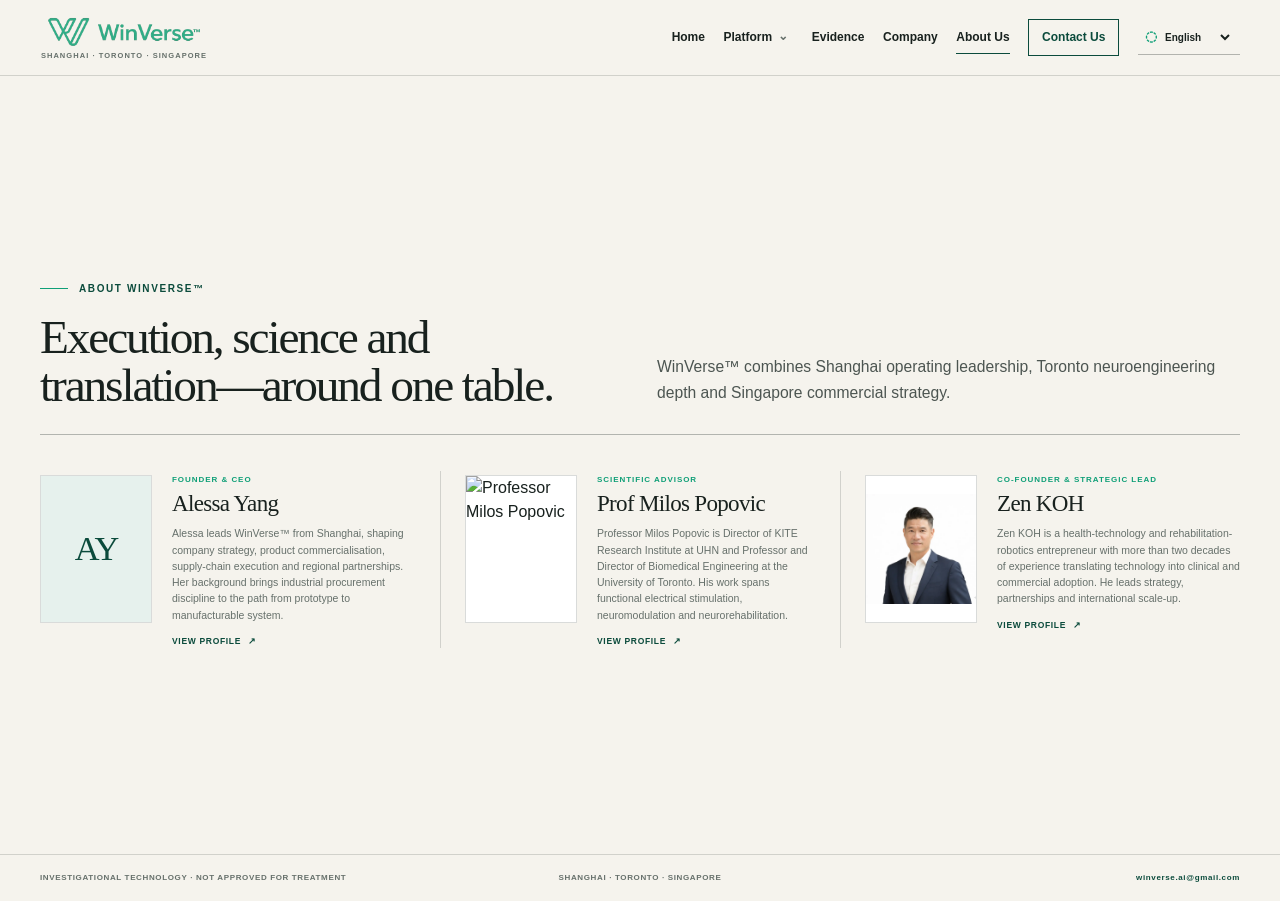
==== commit 768fff38: "Refine executive layout and update Zen KOH portrait" ====
--- a/about.html
+++ b/about.html
@@ -3,8 +3,8 @@
   <head>
     <meta charset="utf-8">
     <meta name="viewport" content="width=device-width, initial-scale=1">
-    <meta name="description" content="Meet the leadership and scientific advisory team behind WinVerse and SerotoniX.">
-    <meta name="theme-color" content="#f4f0e7">
+    <meta name="description" content="Meet the leadership and scientific advisory team behind WinVerse™ and SerotoniX™.">
+    <meta name="theme-color" content="#f5f3ed">
     <title>About Us | WinVerse™</title>
     <link rel="icon" type="image/png" href="assets/winverse-mark.png">
     <link rel="stylesheet" href="styles.css">
@@ -19,10 +19,10 @@
       <section class="shell team-stage" aria-labelledby="page-title">
         <header class="team-heading">
           <div>
-            <p class="eyebrow" data-i18n="about.eyebrow">About WinVerse</p>
+            <p class="eyebrow" data-i18n="about.eyebrow">About WinVerse™</p>
             <h1 class="page-title" id="page-title" data-i18n="about.title">Execution, science and translation—around one table.</h1>
           </div>
-          <p class="page-lede" data-i18n="about.lede">WinVerse combines Shanghai operating leadership, Toronto neuroengineering depth and Singapore commercial strategy.</p>
+          <p class="page-lede" data-i18n="about.lede">WinVerse™ combines Shanghai operating leadership, Toronto neuroengineering depth and Singapore commercial strategy.</p>
         </header>
 
         <div class="team-grid">
@@ -33,7 +33,7 @@
             <div class="team-card-body">
               <span class="team-role" data-i18n="about.alessaRole">Founder &amp; CEO</span>
               <h2>Alessa Yang</h2>
-              <p data-i18n="about.alessaBio">Alessa leads WinVerse from Shanghai, shaping company strategy, product commercialisation, supply-chain execution and regional partnerships. Her background brings industrial procurement discipline to the path from prototype to manufacturable system.</p>
+              <p data-i18n="about.alessaBio">Alessa leads WinVerse™ from Shanghai, shaping company strategy, product commercialisation, supply-chain execution and regional partnerships. Her background brings industrial procurement discipline to the path from prototype to manufacturable system.</p>
               <a class="profile-link" href="https://cn.linkedin.com/in/alessa-yang" target="_blank" rel="noreferrer" data-i18n="common.profile">View profile</a>
             </div>
           </article>
@@ -52,20 +52,18 @@
           </article>
 
           <article class="team-card">
-            <a class="portrait portrait-zen" href="https://www.linkedin.com/in/zenkoh/" target="_blank" rel="noreferrer" aria-label="Zen Koh on LinkedIn">
-              <img src="https://ceo-digitalmag.s3.ap-southeast-2.amazonaws.com/wp-content/uploads/2023/05/03060439/ZenKoh_FOURIERINTELLIGENCE_MAIN_V2.jpg" alt="Zen Koh" referrerpolicy="no-referrer" data-image-fallback>
+            <a class="portrait portrait-zen" href="https://www.linkedin.com/in/zenkoh/" target="_blank" rel="noreferrer" aria-label="Zen KOH on LinkedIn">
+              <img src="assets/zen-koh.webp" alt="Zen KOH" width="1024" height="1024">
               <div class="portrait-placeholder" hidden aria-hidden="true">ZK</div>
             </a>
             <div class="team-card-body">
               <span class="team-role" data-i18n="about.zenRole">Co-Founder &amp; Strategic Lead</span>
               <h2>Zen KOH</h2>
-              <p data-i18n="about.zenBio">Zen Koh is a health-technology and rehabilitation-robotics entrepreneur with more than two decades of experience translating technology into clinical and commercial adoption. He leads strategy, partnerships and international scale-up.</p>
+              <p data-i18n="about.zenBio">Zen KOH is a health-technology and rehabilitation-robotics entrepreneur with more than two decades of experience translating technology into clinical and commercial adoption. He leads strategy, partnerships and international scale-up.</p>
               <a class="profile-link" href="https://www.linkedin.com/in/zenkoh/" target="_blank" rel="noreferrer" data-i18n="common.profile">View profile</a>
             </div>
           </article>
         </div>
-
-        <p class="team-note" data-i18n="about.note">Roles and biographies reviewed against public profiles on 2 August 2026.</p>
       </section>
     </main>
 
--- a/styles.css
+++ b/styles.css
@@ -1,26 +1,21 @@
 :root {
-  --ivory: #f4f0e7;
-  --paper: #fffdf8;
-  --paper-2: #f9f6ef;
-  --ink: #17221e;
+  --canvas: #f5f3ed;
+  --paper: #fffefa;
+  --ink: #18211e;
   --muted: #66706b;
-  --line: rgba(23, 34, 30, 0.15);
-  --line-strong: rgba(23, 34, 30, 0.28);
+  --line: rgba(24, 33, 30, 0.16);
+  --line-strong: rgba(24, 33, 30, 0.30);
   --forest: #0b4b3c;
-  --forest-dark: #07372d;
-  --emerald: #0fa47a;
-  --emerald-soft: #dcefe8;
-  --aubergine: #6b4a61;
-  --amber: #c98527;
-  --danger: #a34a3d;
-  --shadow: 0 28px 70px rgba(31, 43, 38, 0.12);
-  --shadow-soft: 0 14px 36px rgba(31, 43, 38, 0.08);
-  --radius: 6px;
-  --shell: min(1420px, calc(100vw - 64px));
-  --header-height: 96px;
-  --footer-height: 44px;
-  --serif: Georgia, "Times New Roman", serif;
-  --sans: Inter, Aptos, "Helvetica Neue", Arial, "Noto Sans", "Noto Sans SC", "Noto Sans JP", sans-serif;
+  --forest-dark: #07352b;
+  --emerald: #0f9f77;
+  --emerald-soft: #e6f1ed;
+  --amber: #a96c1a;
+  --danger: #8d4339;
+  --shell: min(1200px, calc(100vw - 64px));
+  --header-height: 76px;
+  --footer-height: 46px;
+  --font-body: "Helvetica Neue", Helvetica, Arial, "Noto Sans", "Noto Sans SC", "Noto Sans JP", sans-serif;
+  --font-display: Georgia, "Times New Roman", "Noto Serif", serif;
 }
 
 *,
@@ -30,19 +25,18 @@
 }
 
 html {
-  background: var(--ivory);
+  background: var(--canvas);
   color: var(--ink);
   scroll-behavior: smooth;
 }
 
 body {
   min-width: 320px;
+  min-height: 100svh;
   margin: 0;
-  background:
-    radial-gradient(circle at 16% 12%, rgba(255, 255, 255, 0.8), transparent 26rem),
-    var(--ivory);
+  background: var(--canvas);
   color: var(--ink);
-  font-family: var(--sans);
+  font-family: var(--font-body);
   font-size: 16px;
   line-height: 1.55;
   -webkit-font-smoothing: antialiased;
@@ -80,8 +74,16 @@
 select:focus-visible,
 input:focus-visible,
 textarea:focus-visible {
-  outline: 3px solid rgba(15, 164, 122, 0.34);
+  outline: 3px solid rgba(15, 159, 119, 0.28);
   outline-offset: 3px;
+}
+
+h1,
+h2,
+h3,
+p,
+figure {
+  margin-top: 0;
 }
 
 .shell {
@@ -106,18 +108,18 @@
   z-index: 1000;
   top: 12px;
   left: 12px;
-  padding: 10px 14px;
-  transform: translateY(-150%);
+  padding: 9px 13px;
+  transform: translateY(-160%);
   background: var(--forest-dark);
   color: white;
-  border-radius: var(--radius);
+  font-size: 0.82rem;
 }
 
 .skip-link:focus {
   transform: translateY(0);
 }
 
-/* Header */
+/* Shared header */
 
 .site-header {
   position: sticky;
@@ -125,34 +127,31 @@
   top: 0;
   height: var(--header-height);
   border-bottom: 1px solid var(--line);
-  background: rgba(244, 240, 231, 0.93);
-  backdrop-filter: blur(18px);
-  transition: box-shadow 180ms ease, background 180ms ease;
+  background: rgba(245, 243, 237, 0.97);
+  backdrop-filter: blur(14px);
 }
 
 .site-header.is-scrolled {
-  background: rgba(255, 253, 248, 0.96);
-  box-shadow: 0 10px 30px rgba(23, 34, 30, 0.07);
+  background: rgba(255, 254, 250, 0.98);
 }
 
 .header-grid {
   display: grid;
-  grid-template-columns: 224px minmax(0, 1fr);
+  height: 100%;
+  grid-template-columns: 168px minmax(0, 1fr);
   align-items: center;
-  height: 100%;
-  gap: clamp(28px, 4vw, 72px);
+  gap: clamp(28px, 4vw, 56px);
 }
 
 .brand {
   display: grid;
+  width: 168px;
+  align-content: center;
   justify-items: center;
-  align-content: center;
-  width: 224px;
-  min-width: 0;
 }
 
 .brand-logo {
-  width: 192px;
+  width: 158px;
   height: auto;
   object-fit: contain;
 }
@@ -160,11 +159,11 @@
 .brand-locations {
   display: block;
   width: 100%;
-  margin-top: 5px;
+  margin-top: 2px;
   color: var(--muted);
-  font-size: 10px;
-  font-weight: 600;
-  letter-spacing: 0.145em;
+  font-size: 7.5px;
+  font-weight: 700;
+  letter-spacing: 0.14em;
   line-height: 1.2;
   text-align: center;
   text-transform: uppercase;
@@ -172,19 +171,18 @@
 
 .site-nav {
   display: flex;
+  min-width: 0;
   align-items: center;
   justify-content: flex-end;
-  gap: clamp(13px, 1.5vw, 25px);
-  min-width: 0;
-  font-size: 13px;
+  gap: clamp(13px, 1.45vw, 21px);
+  font-size: 12px;
   font-weight: 650;
-  letter-spacing: 0.01em;
 }
 
 .site-nav > a,
 .nav-group-row > a {
   position: relative;
-  padding: 12px 0;
+  padding: 10px 0;
   white-space: nowrap;
 }
 
@@ -192,14 +190,14 @@
 .nav-group-row > a::after {
   position: absolute;
   right: 0;
-  bottom: 4px;
+  bottom: 3px;
   left: 0;
-  height: 2px;
+  height: 1px;
   content: "";
-  background: var(--emerald);
+  background: var(--forest);
   transform: scaleX(0);
   transform-origin: left;
-  transition: transform 180ms ease;
+  transition: transform 160ms ease;
 }
 
 .site-nav > a:hover::after,
@@ -217,13 +215,13 @@
 .nav-group-row {
   display: flex;
   align-items: center;
-  gap: 2px;
+  gap: 1px;
 }
 
 .submenu-toggle {
   display: grid;
-  width: 24px;
-  height: 34px;
+  width: 20px;
+  height: 32px;
   padding: 0;
   place-items: center;
   border: 0;
@@ -245,22 +243,20 @@
   position: absolute;
   top: calc(100% + 8px);
   left: 50%;
-  min-width: 176px;
-  padding: 8px;
+  min-width: 180px;
+  padding: 6px;
   border: 1px solid var(--line);
-  border-radius: var(--radius);
   background: var(--paper);
-  box-shadow: var(--shadow-soft);
+  box-shadow: 0 18px 44px rgba(24, 33, 30, 0.12);
   opacity: 0;
   pointer-events: none;
   transform: translate(-50%, -5px);
-  transition: opacity 160ms ease, transform 160ms ease;
+  transition: opacity 150ms ease, transform 150ms ease;
 }
 
 .nav-submenu a {
   display: block;
-  padding: 10px 12px;
-  border-radius: 3px;
+  padding: 9px 11px;
   white-space: nowrap;
 }
 
@@ -279,10 +275,10 @@
 }
 
 .nav-contact {
-  padding: 10px 15px !important;
-  border: 1px solid var(--forest) !important;
-  border-radius: 999px;
+  padding: 8px 13px !important;
+  border: 1px solid var(--forest);
   color: var(--forest);
+  transition: background 150ms ease, color 150ms ease;
 }
 
 .nav-contact::after {
@@ -297,29 +293,26 @@
 
 .language-control {
   display: flex;
+  min-width: 96px;
+  padding: 6px 7px;
   align-items: center;
-  gap: 6px;
-  min-width: 112px;
-  padding: 8px 10px;
-  border: 1px solid var(--line);
-  border-radius: 999px;
-  background: rgba(255, 255, 255, 0.54);
+  gap: 4px;
+  border-bottom: 1px solid var(--line-strong);
   color: var(--muted);
 }
 
 .language-control > span[aria-hidden] {
   color: var(--emerald);
-  font-size: 18px;
-  line-height: 1;
+  font-size: 14px;
 }
 
 .language-control select {
-  width: 82px;
+  width: 72px;
   border: 0;
   outline: 0;
   background: transparent;
   color: var(--ink);
-  font-size: 12px;
+  font-size: 10px;
   font-weight: 700;
 }
 
@@ -327,104 +320,94 @@
   display: none;
 }
 
-/* One-screen editorial framework */
-
-.screen-main {
+/* Shared single-screen page grammar */
+
+.screen-main,
+.team-main {
   min-height: calc(100svh - var(--header-height) - var(--footer-height));
 }
 
 .page-stage {
   display: grid;
-  grid-template-columns: minmax(0, 0.92fr) minmax(470px, 1.08fr);
+  min-height: calc(100svh - var(--header-height) - var(--footer-height));
+  padding-block: clamp(34px, 5.2vh, 58px);
+  grid-template-columns: minmax(0, 0.88fr) minmax(0, 1.12fr);
   align-items: center;
-  gap: clamp(40px, 5vw, 88px);
-  min-height: calc(100svh - var(--header-height) - var(--footer-height));
-  padding-block: clamp(30px, 5.2vh, 64px);
+  gap: clamp(50px, 6vw, 92px);
 }
 
 .page-copy {
-  display: grid;
-  align-content: center;
   min-width: 0;
 }
 
 .eyebrow {
   display: flex;
+  margin: 0 0 18px;
   align-items: center;
-  gap: 10px;
-  margin: 0 0 20px;
+  gap: 11px;
   color: var(--forest);
-  font-size: 11px;
+  font-size: 10px;
   font-weight: 800;
   letter-spacing: 0.16em;
-  line-height: 1.2;
+  line-height: 1.3;
   text-transform: uppercase;
 }
 
 .eyebrow::before {
   width: 28px;
-  height: 2px;
+  height: 1px;
+  flex: 0 0 auto;
   content: "";
   background: var(--emerald);
 }
 
-h1,
-h2,
-h3,
-p {
-  margin-top: 0;
-}
-
 .page-title {
-  max-width: 860px;
-  margin-bottom: 22px;
-  font-family: var(--serif);
-  font-size: clamp(2.75rem, 4.2vw, 5rem);
+  max-width: 720px;
+  margin-bottom: 20px;
+  font-family: var(--font-display);
+  font-size: clamp(2.7rem, 4.2vw, 4.35rem);
   font-weight: 400;
-  letter-spacing: -0.048em;
-  line-height: 0.98;
+  letter-spacing: -0.045em;
+  line-height: 1.02;
   text-wrap: balance;
 }
 
 .page-lede {
-  max-width: 700px;
-  margin-bottom: 28px;
-  color: #46504b;
-  font-size: clamp(1rem, 1.25vw, 1.18rem);
-  line-height: 1.64;
+  max-width: 590px;
+  margin-bottom: 26px;
+  color: #4c5551;
+  font-size: clamp(0.98rem, 1.08vw, 1.08rem);
+  line-height: 1.65;
 }
 
 .actions {
   display: flex;
+  margin-bottom: 30px;
   flex-wrap: wrap;
-  gap: 12px;
-  margin-bottom: 30px;
+  gap: 10px;
 }
 
 .button {
   display: inline-flex;
-  min-height: 48px;
-  padding: 12px 18px;
+  min-height: 44px;
+  padding: 10px 16px;
   align-items: center;
   justify-content: center;
-  gap: 16px;
+  gap: 13px;
   border: 1px solid transparent;
-  border-radius: 3px;
-  font-size: 13px;
+  border-radius: 0;
+  background: transparent;
+  font-size: 12px;
   font-weight: 750;
   letter-spacing: 0.01em;
-  transition: transform 160ms ease, background 160ms ease, border-color 160ms ease, color 160ms ease;
+  transition: background 150ms ease, border-color 150ms ease, color 150ms ease;
 }
 
 .button::after {
   content: "→";
-  font-size: 18px;
+  font-size: 16px;
   font-weight: 400;
   line-height: 1;
-}
-
-.button:hover {
-  transform: translateY(-2px);
 }
 
 .button-primary {
@@ -438,7 +421,6 @@
 
 .button-secondary {
   border-color: var(--line-strong);
-  background: rgba(255, 255, 255, 0.36);
   color: var(--forest-dark);
 }
 
@@ -454,10 +436,6 @@
   color: var(--forest);
 }
 
-.button-tertiary::after {
-  font-size: 16px;
-}
-
 .insight-rail {
   display: grid;
   grid-template-columns: repeat(3, minmax(0, 1fr));
@@ -467,294 +445,145 @@
 
 .insight {
   min-width: 0;
-  padding: 15px 16px 14px 0;
+  padding: 14px 12px 15px 0;
 }
 
 .insight + .insight {
-  padding-left: 16px;
+  padding-left: 14px;
   border-left: 1px solid var(--line);
 }
 
 .insight span {
   display: block;
-  margin-bottom: 5px;
+  margin-bottom: 6px;
   color: var(--muted);
-  font-size: 9px;
+  font-size: 8px;
   font-weight: 800;
-  letter-spacing: 0.14em;
-  line-height: 1.2;
+  letter-spacing: 0.13em;
+  line-height: 1.25;
   text-transform: uppercase;
 }
 
 .insight strong {
   display: block;
-  color: var(--ink);
-  font-size: 13px;
+  font-size: 11px;
   font-weight: 700;
-  line-height: 1.35;
+  line-height: 1.42;
 }
 
 .visual-panel {
-  position: relative;
   min-width: 0;
-  overflow: hidden;
-  border: 1px solid var(--line);
-  border-radius: var(--radius);
-  background: var(--paper-2);
-  box-shadow: var(--shadow);
-  isolation: isolate;
-}
-
-.visual-panel::after {
-  position: absolute;
-  z-index: 1;
-  inset: 0;
-  content: "";
-  border: 1px solid rgba(255, 255, 255, 0.58);
-  pointer-events: none;
+  margin: 0;
 }
 
 .visual-panel > img {
   width: 100%;
-  height: min(67vh, 650px);
-  min-height: 470px;
+  height: min(58vh, 520px);
+  min-height: 390px;
+  border: 1px solid var(--line);
+  background: var(--paper);
   object-fit: cover;
+  object-position: center;
 }
 
 .visual-caption {
-  position: absolute;
-  z-index: 3;
-  right: 18px;
-  bottom: 18px;
-  left: 18px;
-  display: flex;
-  padding: 14px 16px;
-  align-items: flex-end;
-  justify-content: space-between;
-  gap: 18px;
-  border: 1px solid rgba(255, 255, 255, 0.65);
-  border-radius: 3px;
-  background: rgba(255, 253, 248, 0.88);
-  box-shadow: 0 10px 28px rgba(23, 34, 30, 0.08);
-  backdrop-filter: blur(12px);
+  display: grid;
+  min-height: 54px;
+  padding-top: 14px;
+  grid-template-columns: 1fr 1fr;
+  align-items: start;
+  gap: 24px;
+  border-top: 1px solid var(--line-strong);
 }
 
 .visual-caption strong {
-  max-width: 55%;
-  font-family: var(--serif);
-  font-size: clamp(1rem, 1.5vw, 1.35rem);
+  font-family: var(--font-display);
+  font-size: 1rem;
   font-weight: 400;
-  line-height: 1.15;
+  line-height: 1.28;
 }
 
 .visual-caption span {
-  max-width: 44%;
   color: var(--muted);
-  font-size: 10px;
-  font-weight: 750;
-  letter-spacing: 0.08em;
-  line-height: 1.35;
+  font-size: 8px;
+  font-weight: 800;
+  letter-spacing: 0.10em;
+  line-height: 1.45;
   text-align: right;
   text-transform: uppercase;
 }
 
-.floating-card {
-  position: absolute;
-  z-index: 4;
-  top: 18px;
-  left: 18px;
-  width: min(260px, calc(100% - 36px));
-  padding: 15px 16px;
-  border: 1px solid rgba(11, 75, 60, 0.22);
-  border-radius: 3px;
-  background: rgba(255, 253, 248, 0.9);
-  box-shadow: var(--shadow-soft);
-  backdrop-filter: blur(12px);
-}
-
-.floating-card > span {
-  display: block;
-  margin-bottom: 5px;
-  color: var(--emerald);
-  font-size: 9px;
-  font-weight: 850;
-  letter-spacing: 0.14em;
+.floating-card,
+.evidence-board,
+.company-cities {
+  display: none;
+}
+
+.home-stage .visual-panel > img {
+  object-position: center 45%;
+}
+
+.status-chip {
+  display: inline-block;
+  width: fit-content;
+  margin: -4px 0 18px;
+  color: var(--danger);
+  font-size: 8px;
+  font-weight: 800;
+  letter-spacing: 0.11em;
+  line-height: 1.4;
   text-transform: uppercase;
-}
-
-.floating-card strong {
-  display: block;
-  margin-bottom: 6px;
-  font-family: var(--serif);
-  font-size: 1.4rem;
-  font-weight: 400;
-  line-height: 1.05;
-}
-
-.floating-card p {
-  margin: 0;
-  color: var(--muted);
-  font-size: 11px;
-  line-height: 1.45;
-}
-
-/* Page-specific layers */
-
-.home-stage .visual-panel > img {
-  object-position: 54% center;
-}
-
-.status-chip {
-  display: inline-flex;
-  width: fit-content;
-  margin-bottom: 22px;
-  padding: 8px 11px;
-  border: 1px solid rgba(163, 74, 61, 0.35);
-  border-radius: 2px;
-  color: var(--danger);
-  font-size: 9px;
-  font-weight: 850;
-  letter-spacing: 0.12em;
-  text-transform: uppercase;
-}
-
-.serotonix-stage .visual-panel > img {
-  object-position: center;
 }
 
 .status-block {
   width: fit-content;
   max-width: 100%;
-  margin-bottom: 24px;
-  padding: 13px 15px;
-  border-left: 3px solid var(--emerald);
-  background: rgba(255, 255, 255, 0.45);
+  margin-bottom: 20px;
+  padding: 2px 0 2px 14px;
+  border-left: 2px solid var(--emerald);
 }
 
 .status-block strong {
   display: block;
-  font-size: 13px;
+  font-size: 12px;
 }
 
 .status-block span {
   display: block;
-  margin-top: 2px;
-  color: var(--muted);
-  font-size: 11px;
-}
-
-.evidence-board {
-  position: absolute;
-  z-index: 4;
-  top: 18px;
-  left: 18px;
-  width: min(275px, calc(100% - 36px));
-  padding: 16px;
-  border: 1px solid rgba(11, 75, 60, 0.25);
-  border-radius: 3px;
-  background: rgba(255, 253, 248, 0.92);
-  box-shadow: var(--shadow-soft);
-  backdrop-filter: blur(14px);
-}
-
-.evidence-board > span {
-  display: block;
+  margin-top: 3px;
   color: var(--muted);
   font-size: 9px;
-  font-weight: 800;
-  letter-spacing: 0.13em;
-  text-transform: uppercase;
-}
-
-.evidence-board > strong {
-  display: block;
-  margin: 4px 0 13px;
-  color: var(--forest);
-  font-family: var(--serif);
-  font-size: 1.5rem;
-  font-weight: 400;
-}
-
-.evidence-metrics {
-  display: grid;
-  gap: 7px;
-}
-
-.evidence-metric {
-  display: flex;
-  padding-top: 7px;
-  align-items: baseline;
-  justify-content: space-between;
-  gap: 10px;
-  border-top: 1px solid var(--line);
-  font-size: 10px;
-}
-
-.evidence-metric span {
-  color: var(--muted);
-}
-
-.evidence-metric strong {
-  color: var(--forest);
-  text-align: right;
-}
-
-.evidence-metric:last-child strong {
-  color: var(--amber);
-}
-
-.company-cities {
-  position: absolute;
-  z-index: 4;
-  top: 18px;
-  right: 18px;
-  display: grid;
-  max-width: 265px;
-  gap: 8px;
-}
-
-.company-cities span {
-  padding: 8px 11px;
-  border: 1px solid rgba(11, 75, 60, 0.18);
-  border-radius: 999px;
-  background: rgba(255, 253, 248, 0.89);
-  color: var(--forest-dark);
-  box-shadow: 0 8px 20px rgba(23, 34, 30, 0.07);
-  font-size: 10px;
-  font-weight: 700;
-  text-align: right;
-  backdrop-filter: blur(10px);
-}
-
-/* Team */
-
-.team-main {
+  letter-spacing: 0.03em;
+}
+
+/* Leadership */
+
+.team-stage {
+  display: grid;
   min-height: calc(100svh - var(--header-height) - var(--footer-height));
-}
-
-.team-stage {
-  display: grid;
-  min-height: calc(100svh - var(--header-height) - var(--footer-height));
-  padding-block: clamp(28px, 4.5vh, 52px);
-  grid-template-rows: auto minmax(0, 1fr) auto;
-  gap: 22px;
+  padding-block: clamp(30px, 4.5vh, 48px);
+  grid-template-rows: auto auto;
+  align-content: center;
+  gap: clamp(28px, 4vh, 40px);
 }
 
 .team-heading {
   display: grid;
-  grid-template-columns: minmax(0, 0.78fr) minmax(360px, 1.22fr);
+  padding-bottom: 24px;
+  grid-template-columns: minmax(0, 0.95fr) minmax(360px, 1.05fr);
   align-items: end;
-  gap: clamp(30px, 5vw, 80px);
+  gap: clamp(40px, 7vw, 96px);
+  border-bottom: 1px solid var(--line-strong);
 }
 
 .team-heading .page-title {
   margin-bottom: 0;
-  font-size: clamp(2.5rem, 3.55vw, 4.25rem);
+  font-size: clamp(2.5rem, 3.7vw, 4rem);
 }
 
 .team-heading .page-lede {
-  max-width: 650px;
-  margin-bottom: 6px;
+  max-width: 600px;
+  margin: 0 0 4px;
   justify-self: end;
 }
 
@@ -762,37 +591,49 @@
   display: grid;
   grid-template-columns: repeat(3, minmax(0, 1fr));
   align-items: stretch;
-  gap: 18px;
-  min-height: 0;
 }
 
 .team-card {
   display: grid;
   min-width: 0;
+  padding: 4px 24px 0;
+  grid-template-columns: 112px minmax(0, 1fr);
+  align-items: start;
+  gap: 20px;
+}
+
+.team-card:first-child {
+  padding-left: 0;
+}
+
+.team-card:last-child {
+  padding-right: 0;
+}
+
+.team-card + .team-card {
+  border-left: 1px solid var(--line);
+}
+
+.portrait {
+  display: block;
+  width: 112px;
+  height: 148px;
   overflow: hidden;
   border: 1px solid var(--line);
-  border-radius: var(--radius);
-  background: rgba(255, 253, 248, 0.72);
-  box-shadow: var(--shadow-soft);
-  grid-template-columns: 40% 60%;
-}
-
-.portrait {
-  position: relative;
-  min-height: 280px;
-  overflow: hidden;
-  background: #e9e5da;
+  background: white;
 }
 
 .portrait img {
   width: 100%;
   height: 100%;
   object-fit: cover;
+  object-position: center 22%;
+}
+
+.portrait-zen img {
+  object-fit: contain;
   object-position: center;
-}
-
-.portrait-zen img {
-  object-position: 50% 26%;
+  background: white;
 }
 
 .portrait-milos img {
@@ -803,155 +644,135 @@
   display: grid;
   width: 100%;
   height: 100%;
-  min-height: 280px;
   place-items: center;
-  background:
-    radial-gradient(circle at 50% 35%, rgba(15, 164, 122, 0.18), transparent 22%),
-    repeating-radial-gradient(circle at 48% 40%, transparent 0 18px, rgba(11, 75, 60, 0.06) 19px 20px),
-    var(--paper-2);
+  background: var(--emerald-soft);
   color: var(--forest);
-  font-family: var(--serif);
-  font-size: clamp(2.7rem, 5vw, 5.3rem);
-  letter-spacing: -0.08em;
+  font-family: var(--font-display);
+  font-size: 2.15rem;
+  letter-spacing: -0.06em;
 }
 
 .team-card-body {
   display: flex;
   min-width: 0;
-  padding: clamp(18px, 2.2vw, 28px);
+  min-height: 148px;
   flex-direction: column;
 }
 
 .team-role {
   margin-bottom: 6px;
   color: var(--emerald);
-  font-size: 9px;
-  font-weight: 850;
-  letter-spacing: 0.13em;
+  font-size: 8px;
+  font-weight: 800;
+  letter-spacing: 0.12em;
+  line-height: 1.35;
   text-transform: uppercase;
 }
 
 .team-card h2 {
+  margin-bottom: 9px;
+  font-family: var(--font-display);
+  font-size: clamp(1.38rem, 1.8vw, 1.85rem);
+  font-weight: 400;
+  letter-spacing: -0.03em;
+  line-height: 1.08;
+}
+
+.team-card p {
   margin-bottom: 12px;
-  font-family: var(--serif);
-  font-size: clamp(1.65rem, 2.2vw, 2.45rem);
-  font-weight: 400;
-  letter-spacing: -0.035em;
-  line-height: 1;
-}
-
-.team-card p {
-  margin-bottom: 16px;
   color: var(--muted);
-  font-size: 11px;
+  font-size: 10.5px;
   line-height: 1.55;
 }
 
-.team-card .profile-link {
+.profile-link {
   display: inline-flex;
+  width: fit-content;
   margin-top: auto;
   align-items: center;
-  gap: 8px;
+  gap: 7px;
   color: var(--forest);
-  font-size: 10px;
+  font-size: 8.5px;
   font-weight: 800;
-  letter-spacing: 0.07em;
+  letter-spacing: 0.08em;
   text-transform: uppercase;
 }
 
-.team-card .profile-link::after {
+.profile-link::after {
   content: "↗";
 }
 
 .team-note {
-  margin: 0;
-  color: var(--muted);
-  font-size: 10px;
-  text-align: right;
+  display: none;
 }
 
 /* Contact */
 
 .contact-stage {
-  grid-template-columns: minmax(0, 0.78fr) minmax(520px, 1.22fr);
+  grid-template-columns: minmax(0, 0.72fr) minmax(520px, 1.28fr);
+  gap: clamp(54px, 7vw, 100px);
 }
 
 .direct-contact {
   display: grid;
   width: fit-content;
   margin-top: 4px;
-  padding: 15px 0;
+  padding: 13px 0;
+  grid-template-columns: 64px 1fr;
+  column-gap: 18px;
   border-top: 1px solid var(--line-strong);
   border-bottom: 1px solid var(--line);
-  grid-template-columns: 74px 1fr;
-  column-gap: 20px;
 }
 
 .direct-contact span {
   color: var(--muted);
-  font-size: 9px;
-  font-weight: 850;
-  letter-spacing: 0.13em;
+  font-size: 8px;
+  font-weight: 800;
+  letter-spacing: 0.12em;
   text-transform: uppercase;
 }
 
 .direct-contact a {
   color: var(--forest);
-  font-size: 14px;
+  font-size: 13px;
   font-weight: 750;
 }
 
 .direct-contact small {
   margin-top: 5px;
   color: var(--muted);
-  font-size: 10px;
+  font-size: 9px;
   grid-column: 2;
 }
 
 .contact-panel {
-  position: relative;
-  overflow: hidden;
-  padding: clamp(22px, 3vw, 36px);
-  border: 1px solid var(--line);
-  border-radius: var(--radius);
-  background: rgba(255, 253, 248, 0.88);
-  box-shadow: var(--shadow);
-}
-
-.contact-panel::before {
-  position: absolute;
-  z-index: -1;
-  inset: 0;
-  content: "";
-  background:
-    linear-gradient(90deg, rgba(255, 253, 248, 0.96) 0%, rgba(255, 253, 248, 0.87) 56%, rgba(255, 253, 248, 0.48) 100%),
-    url("assets/company-network.webp") 83% center / auto 105% no-repeat;
-  opacity: 0.36;
+  padding-left: clamp(28px, 4vw, 52px);
+  border-left: 1px solid var(--line-strong);
 }
 
 .contact-panel-heading {
-  display: flex;
+  display: grid;
   margin-bottom: 22px;
+  grid-template-columns: 1fr auto;
   align-items: end;
-  justify-content: space-between;
-  gap: 22px;
+  gap: 20px;
 }
 
 .contact-panel-heading h2 {
-  max-width: 410px;
+  max-width: 430px;
   margin: 0;
-  font-family: var(--serif);
-  font-size: clamp(1.8rem, 2.65vw, 3rem);
+  font-family: var(--font-display);
+  font-size: clamp(1.65rem, 2.15vw, 2.45rem);
   font-weight: 400;
-  letter-spacing: -0.04em;
-  line-height: 1.05;
+  letter-spacing: -0.035em;
+  line-height: 1.1;
 }
 
 .contact-panel-heading span {
   color: var(--muted);
-  font-size: 9px;
+  font-size: 8px;
   font-weight: 800;
-  letter-spacing: 0.11em;
+  letter-spacing: 0.1em;
   text-align: right;
   text-transform: uppercase;
 }
@@ -959,12 +780,12 @@
 .contact-form {
   display: grid;
   grid-template-columns: repeat(2, minmax(0, 1fr));
-  gap: 15px 16px;
+  gap: 13px 16px;
 }
 
 .field {
   display: grid;
-  gap: 6px;
+  gap: 5px;
 }
 
 .field-wide {
@@ -972,9 +793,9 @@
 }
 
 .field label {
-  font-size: 10px;
+  font-size: 8.5px;
   font-weight: 800;
-  letter-spacing: 0.06em;
+  letter-spacing: 0.07em;
   text-transform: uppercase;
 }
 
@@ -986,32 +807,31 @@
   border-bottom: 1px solid var(--line-strong);
   border-radius: 0;
   outline: 0;
-  background: rgba(255, 255, 255, 0.48);
+  background: transparent;
   color: var(--ink);
 }
 
 .field input,
 .field select {
-  height: 43px;
-  padding: 0 9px;
+  height: 40px;
+  padding: 0 2px;
 }
 
 .field textarea {
-  min-height: 88px;
-  padding: 10px 9px;
+  min-height: 78px;
+  padding: 9px 2px;
   resize: vertical;
 }
 
 .field input:focus,
 .field select:focus,
 .field textarea:focus {
-  border-bottom-color: var(--emerald);
-  box-shadow: 0 2px 0 var(--emerald);
+  border-color: var(--emerald);
 }
 
 .form-actions {
   display: flex;
-  margin-top: 2px;
+  margin-top: 5px;
   align-items: center;
   gap: 14px;
   grid-column: 1 / -1;
@@ -1025,7 +845,7 @@
 .form-status {
   margin: 0;
   color: var(--muted);
-  font-size: 9px;
+  font-size: 8.5px;
   line-height: 1.45;
 }
 
@@ -1034,27 +854,27 @@
   font-weight: 700;
 }
 
-/* Evidence dialog */
+/* Evidence dossier */
 
 dialog {
-  width: min(1160px, calc(100vw - 40px));
-  max-height: min(90vh, 900px);
+  width: min(1040px, calc(100vw - 40px));
+  max-height: min(90vh, 850px);
   padding: 0;
   overflow: hidden;
-  border: 1px solid var(--line);
-  border-radius: var(--radius);
+  border: 1px solid var(--line-strong);
+  border-radius: 0;
   background: var(--paper);
   color: var(--ink);
-  box-shadow: 0 40px 100px rgba(11, 29, 23, 0.35);
+  box-shadow: 0 36px 90px rgba(11, 29, 23, 0.28);
 }
 
 dialog::backdrop {
-  background: rgba(7, 25, 20, 0.62);
-  backdrop-filter: blur(4px);
+  background: rgba(7, 25, 20, 0.60);
+  backdrop-filter: blur(3px);
 }
 
 .dialog-shell {
-  max-height: min(90vh, 900px);
+  max-height: min(90vh, 850px);
   overflow-y: auto;
 }
 
@@ -1063,138 +883,143 @@
   z-index: 3;
   top: 0;
   display: flex;
-  padding: 22px 26px;
+  padding: 18px 22px;
   align-items: center;
   justify-content: space-between;
   gap: 20px;
-  border-bottom: 1px solid var(--line);
-  background: rgba(255, 253, 248, 0.95);
-  backdrop-filter: blur(15px);
+  border-bottom: 1px solid var(--line-strong);
+  background: rgba(255, 254, 250, 0.97);
 }
 
 .dialog-header h2 {
   margin: 0;
-  font-family: var(--serif);
-  font-size: 2rem;
+  font-family: var(--font-display);
+  font-size: 1.8rem;
   font-weight: 400;
 }
 
 .dialog-close {
-  width: 40px;
-  height: 40px;
+  width: 36px;
+  height: 36px;
   border: 1px solid var(--line);
   border-radius: 50%;
   background: transparent;
   color: var(--ink);
-  font-size: 22px;
+  font-size: 20px;
 }
 
 .dialog-content {
-  padding: 26px;
+  padding: 24px;
 }
 
 .dialog-intro {
-  max-width: 720px;
-  margin-bottom: 24px;
+  max-width: 700px;
+  margin-bottom: 22px;
   color: var(--muted);
-  font-size: 1rem;
+  font-size: 0.95rem;
 }
 
 .study-grid {
   display: grid;
   grid-template-columns: repeat(3, minmax(0, 1fr));
-  gap: 14px;
-}
-
-.study-card,
-.boundary-card {
-  padding: 18px;
-  border: 1px solid var(--line);
-  background: var(--paper-2);
+  border-top: 1px solid var(--line-strong);
+  border-bottom: 1px solid var(--line);
+}
+
+.study-card {
+  padding: 18px 20px;
+}
+
+.study-card + .study-card {
+  border-left: 1px solid var(--line);
 }
 
 .study-card h3,
 .boundary-card h3 {
-  margin-bottom: 10px;
-  font-family: var(--serif);
-  font-size: 1.25rem;
+  margin-bottom: 8px;
+  font-family: var(--font-display);
+  font-size: 1.12rem;
   font-weight: 400;
 }
 
 .study-card p,
 .boundary-card p {
-  margin-bottom: 14px;
+  margin-bottom: 12px;
   color: var(--muted);
-  font-size: 11px;
+  font-size: 10.5px;
+  line-height: 1.58;
 }
 
 .study-card a,
 .source-links a {
   color: var(--forest);
-  font-size: 10px;
+  font-size: 9.5px;
   font-weight: 800;
   text-decoration: underline;
   text-underline-offset: 3px;
 }
 
 .boundary-card {
-  margin-top: 14px;
-  border-left: 4px solid var(--amber);
+  margin-top: 16px;
+  padding: 14px 16px;
+  border-left: 3px solid var(--amber);
+  background: #faf7f0;
+}
+
+.boundary-card p {
+  margin-bottom: 0;
 }
 
 .figure-grid {
   display: grid;
-  margin-top: 14px;
+  margin-top: 16px;
   grid-template-columns: repeat(2, minmax(0, 1fr));
-  gap: 14px;
+  gap: 16px;
 }
 
 .evidence-figure {
   margin: 0;
-  overflow: hidden;
-  border: 1px solid var(--line);
-  background: white;
+  border-top: 1px solid var(--line-strong);
 }
 
 .evidence-figure img {
   width: 100%;
-  height: 210px;
+  height: 190px;
   object-fit: contain;
   background: white;
 }
 
 .evidence-figure figcaption {
-  padding: 14px 16px;
-  border-top: 1px solid var(--line);
+  padding-top: 12px;
 }
 
 .evidence-figure strong {
   display: block;
   margin-bottom: 4px;
-  font-family: var(--serif);
-  font-size: 1.15rem;
+  font-family: var(--font-display);
+  font-size: 1.02rem;
   font-weight: 400;
 }
 
 .evidence-figure p {
   margin: 0;
   color: var(--muted);
-  font-size: 10px;
+  font-size: 9.5px;
 }
 
 .source-strip {
-  display: flex;
-  margin-top: 16px;
+  display: grid;
+  margin-top: 18px;
   padding-top: 16px;
+  grid-template-columns: auto 1fr;
   align-items: baseline;
-  justify-content: space-between;
-  gap: 18px;
+  gap: 24px;
   border-top: 1px solid var(--line);
 }
 
 .source-strip h3 {
   margin: 0;
-  font-size: 10px;
+  font-size: 9px;
   letter-spacing: 0.12em;
   text-transform: uppercase;
 }
@@ -1203,7 +1028,7 @@
   display: flex;
   flex-wrap: wrap;
   justify-content: flex-end;
-  gap: 8px 14px;
+  gap: 7px 13px;
 }
 
 /* Footer */
@@ -1212,16 +1037,15 @@
   min-height: var(--footer-height);
   border-top: 1px solid var(--line);
   color: var(--muted);
-  background: rgba(244, 240, 231, 0.82);
 }
 
 .footer-grid {
   display: grid;
   min-height: var(--footer-height);
+  grid-template-columns: 1fr auto 1fr;
   align-items: center;
-  grid-template-columns: 1fr auto 1fr;
-  gap: 20px;
-  font-size: 9px;
+  gap: 18px;
+  font-size: 8px;
   font-weight: 700;
   letter-spacing: 0.08em;
   text-transform: uppercase;
@@ -1237,76 +1061,61 @@
   text-transform: lowercase;
 }
 
-/* Localisation adjustments */
+/* Localisation */
 
 html[data-language="zh"] .page-title,
-html[data-language="ja"] .page-title {
-  font-family: var(--sans);
-  font-weight: 520;
-  letter-spacing: -0.04em;
-  line-height: 1.08;
-}
-
+html[data-language="ja"] .page-title,
 html[data-language="zh"] .team-card h2,
 html[data-language="ja"] .team-card h2,
 html[data-language="zh"] .visual-caption strong,
 html[data-language="ja"] .visual-caption strong {
-  font-family: var(--sans);
+  font-family: var(--font-body);
+}
+
+html[data-language="zh"] .page-title,
+html[data-language="ja"] .page-title {
+  font-weight: 520;
+  letter-spacing: -0.035em;
+  line-height: 1.1;
 }
 
 html[data-language="de"] .page-title,
 html[data-language="fr"] .page-title {
-  font-size: clamp(2.45rem, 3.7vw, 4.55rem);
-}
-
-/* Responsive */
-
-@media (max-width: 1240px) {
-  :root {
-    --header-height: 86px;
-  }
-
-  .header-grid {
-    grid-template-columns: 210px 1fr;
-  }
-
-  .brand {
-    width: 210px;
-  }
-
-  .brand-logo {
-    width: 184px;
-  }
-
+  font-size: clamp(2.45rem, 3.65vw, 3.85rem);
+}
+
+/* Responsive navigation */
+
+@media (max-width: 1120px) {
   .menu-toggle {
     display: flex;
     justify-self: end;
     padding: 10px 0 10px 12px;
     align-items: center;
-    gap: 12px;
+    gap: 10px;
     border: 0;
     background: transparent;
     color: var(--ink);
-    font-size: 11px;
+    font-size: 10px;
     font-weight: 800;
-    letter-spacing: 0.1em;
+    letter-spacing: 0.10em;
     text-transform: uppercase;
   }
 
   .menu-toggle-icon {
     position: relative;
     display: block;
-    width: 25px;
+    width: 24px;
     height: 18px;
   }
 
   .menu-toggle-icon i {
     position: absolute;
     right: 0;
-    width: 25px;
+    width: 24px;
     height: 1.5px;
     background: currentColor;
-    transition: transform 180ms ease, top 180ms ease;
+    transition: top 170ms ease, transform 170ms ease;
   }
 
   .menu-toggle-icon i:first-child {
@@ -1333,20 +1142,20 @@
     right: 0;
     bottom: 0;
     display: grid;
-    width: min(430px, 100vw);
-    padding: 26px 30px 40px;
+    width: min(400px, 100vw);
+    padding: 28px 32px 42px;
     align-content: start;
     justify-content: stretch;
-    gap: 4px;
+    gap: 3px;
     overflow-y: auto;
     border-left: 1px solid var(--line);
     background: var(--paper);
-    box-shadow: -24px 36px 60px rgba(23, 34, 30, 0.14);
-    font-size: 17px;
+    box-shadow: -20px 28px 54px rgba(24, 33, 30, 0.14);
+    font-size: 16px;
     opacity: 0;
     pointer-events: none;
     transform: translateX(100%);
-    transition: transform 220ms ease, opacity 180ms ease;
+    transition: opacity 170ms ease, transform 210ms ease;
   }
 
   .site-nav.is-open {
@@ -1357,7 +1166,7 @@
 
   .site-nav > a,
   .nav-group-row > a {
-    padding: 13px 0;
+    padding: 12px 0;
   }
 
   .nav-group-row {
@@ -1372,7 +1181,7 @@
     position: static;
     display: none;
     min-width: 0;
-    padding: 2px 0 8px 18px;
+    padding: 2px 0 8px 16px;
     border: 0;
     background: transparent;
     box-shadow: none;
@@ -1387,55 +1196,56 @@
   }
 
   .nav-submenu a {
-    padding: 10px 12px;
-    font-size: 14px;
+    padding: 9px 11px;
+    font-size: 13px;
   }
 
   .nav-contact {
     width: fit-content;
-    margin-top: 12px;
+    margin-top: 10px;
   }
 
   .language-control {
     width: fit-content;
-    min-width: 180px;
-    margin-top: 18px;
+    min-width: 164px;
+    margin-top: 17px;
   }
 
   .language-control select {
-    width: 135px;
+    width: 126px;
   }
 
   .page-stage {
-    grid-template-columns: minmax(0, 0.95fr) minmax(420px, 1.05fr);
-    gap: 38px;
+    gap: 46px;
   }
 
   .team-card {
-    grid-template-columns: 1fr;
-    grid-template-rows: 180px 1fr;
-  }
-
-  .portrait,
-  .portrait-placeholder {
-    min-height: 180px;
-  }
-
-  .portrait img {
-    object-position: center 24%;
+    padding-inline: 18px;
+    grid-template-columns: 92px minmax(0, 1fr);
+    gap: 15px;
+  }
+
+  .portrait {
+    width: 92px;
+    height: 126px;
+  }
+
+  .team-card-body {
+    min-height: 126px;
   }
 }
 
 @media (max-width: 900px) {
   :root {
-    --shell: min(100% - 36px, 720px);
+    --shell: min(100% - 40px, 720px);
   }
 
   .page-stage,
   .contact-stage {
+    min-height: 0;
+    padding-block: 44px;
     grid-template-columns: 1fr;
-    min-height: 0;
-    padding-block: 42px;
+    gap: 34px;
   }
 
   .screen-main,
@@ -1443,8 +1253,10 @@
     min-height: 0;
   }
 
-  .page-title {
-    font-size: clamp(2.65rem, 10vw, 4.8rem);
+  .page-title,
+  html[data-language="de"] .page-title,
+  html[data-language="fr"] .page-title {
+    font-size: clamp(2.55rem, 8vw, 4.2rem);
   }
 
   .visual-panel > img {
@@ -1455,12 +1267,12 @@
 
   .team-stage {
     min-height: 0;
-    padding-block: 42px;
+    padding-block: 44px;
   }
 
   .team-heading {
     grid-template-columns: 1fr;
-    gap: 18px;
+    gap: 16px;
   }
 
   .team-heading .page-lede {
@@ -1472,21 +1284,33 @@
   }
 
   .team-card {
-    grid-template-columns: minmax(150px, 34%) 1fr;
-    grid-template-rows: none;
-  }
-
-  .portrait,
-  .portrait-placeholder {
-    min-height: 255px;
+    padding: 22px 0;
+    grid-template-columns: 128px minmax(0, 1fr);
+    gap: 24px;
+  }
+
+  .team-card + .team-card {
+    border-top: 1px solid var(--line);
+    border-left: 0;
+  }
+
+  .portrait {
+    width: 128px;
+    height: 164px;
+  }
+
+  .team-card-body {
+    min-height: 164px;
   }
 
   .contact-panel {
-    order: 2;
+    padding: 28px 0 0;
+    border-top: 1px solid var(--line-strong);
+    border-left: 0;
   }
 
   .footer-grid {
-    padding-block: 12px;
+    padding-block: 11px;
     grid-template-columns: 1fr auto;
   }
 
@@ -1498,20 +1322,23 @@
 @media (max-width: 620px) {
   :root {
     --shell: calc(100% - 28px);
-    --header-height: 80px;
+    --header-height: 72px;
   }
 
   .header-grid {
-    grid-template-columns: 170px 1fr;
-  }
-
-  .brand,
+    grid-template-columns: 154px 1fr;
+  }
+
+  .brand {
+    width: 154px;
+  }
+
   .brand-logo {
-    width: 165px;
+    width: 150px;
   }
 
   .brand-locations {
-    font-size: 8px;
+    font-size: 7px;
   }
 
   .menu-toggle-label {
@@ -1524,16 +1351,18 @@
 
   .page-stage {
     padding-block: 34px;
-    gap: 30px;
-  }
-
-  .page-title {
-    margin-bottom: 18px;
-    font-size: clamp(2.4rem, 12.5vw, 4rem);
+    gap: 28px;
+  }
+
+  .page-title,
+  html[data-language="de"] .page-title,
+  html[data-language="fr"] .page-title {
+    margin-bottom: 17px;
+    font-size: clamp(2.3rem, 11.2vw, 3.5rem);
   }
 
   .page-lede {
-    font-size: 0.98rem;
+    font-size: 0.96rem;
   }
 
   .actions {
@@ -1556,36 +1385,26 @@
   }
 
   .visual-caption {
-    position: static;
-    align-items: flex-start;
-  }
-
-  .visual-caption strong,
+    grid-template-columns: 1fr;
+    gap: 5px;
+  }
+
   .visual-caption span {
-    max-width: none;
-  }
-
-  .floating-card,
-  .evidence-board,
-  .company-cities {
-    position: static;
-    width: auto;
-    max-width: none;
-    margin: 12px;
-  }
-
-  .company-cities span {
     text-align: left;
   }
 
   .team-card {
-    grid-template-columns: 1fr;
-    grid-template-rows: 220px 1fr;
-  }
-
-  .portrait,
-  .portrait-placeholder {
-    min-height: 220px;
+    grid-template-columns: 104px minmax(0, 1fr);
+    gap: 18px;
+  }
+
+  .portrait {
+    width: 104px;
+    height: 138px;
+  }
+
+  .team-card-body {
+    min-height: 138px;
   }
 
   .contact-panel-heading,
@@ -1593,6 +1412,10 @@
     display: grid;
   }
 
+  .contact-panel-heading {
+    grid-template-columns: 1fr;
+  }
+
   .contact-panel-heading span {
     text-align: left;
   }
@@ -1606,17 +1429,22 @@
     grid-column: auto;
   }
 
-  .form-actions .button {
-    width: 100%;
-  }
-
   .study-grid,
   .figure-grid {
     grid-template-columns: 1fr;
   }
 
+  .study-card {
+    padding: 16px 0;
+  }
+
+  .study-card + .study-card {
+    border-top: 1px solid var(--line);
+    border-left: 0;
+  }
+
   .source-strip {
-    display: grid;
+    grid-template-columns: 1fr;
   }
 
   .source-links {
@@ -1625,9 +1453,10 @@
 
   .footer-grid {
     display: flex;
+    padding-block: 12px;
     align-items: flex-start;
     flex-direction: column;
-    gap: 5px;
+    gap: 4px;
   }
 
   .footer-grid a {
@@ -1640,31 +1469,37 @@
     padding-block: 24px;
   }
 
-  .page-title {
-    font-size: clamp(2.45rem, 3.6vw, 4.2rem);
+  .page-title,
+  html[data-language="de"] .page-title,
+  html[data-language="fr"] .page-title {
+    font-size: clamp(2.35rem, 3.55vw, 3.65rem);
   }
 
   .page-lede {
     margin-bottom: 20px;
-    font-size: 0.98rem;
+    font-size: 0.94rem;
   }
 
   .actions {
-    margin-bottom: 22px;
+    margin-bottom: 20px;
   }
 
   .visual-panel > img {
-    height: min(64vh, 560px);
-    min-height: 410px;
+    height: min(54vh, 440px);
+    min-height: 340px;
   }
 
   .team-stage {
     padding-block: 24px;
-    gap: 16px;
+    gap: 24px;
+  }
+
+  .team-heading {
+    padding-bottom: 18px;
   }
 
   .team-card p {
-    font-size: 10px;
+    font-size: 9.8px;
   }
 }
 
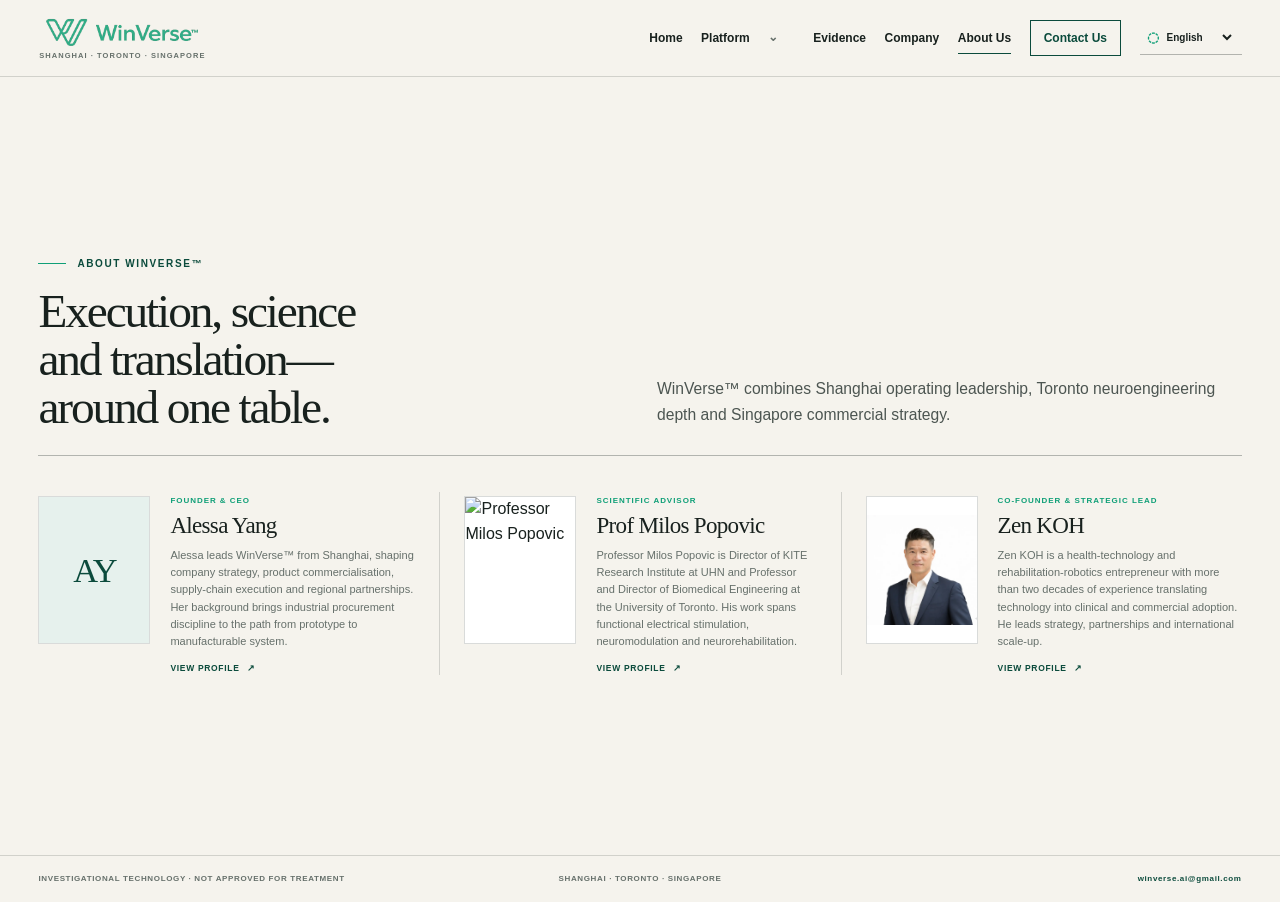
==== commit 4b4a5587: "Load responsive layout on team page" ====
--- a/about.html
+++ b/about.html
@@ -2,12 +2,13 @@
 <html lang="en">
   <head>
     <meta charset="utf-8">
-    <meta name="viewport" content="width=device-width, initial-scale=1">
+    <meta name="viewport" content="width=device-width, initial-scale=1, viewport-fit=cover">
     <meta name="description" content="Meet the leadership and scientific advisory team behind WinVerse™ and SerotoniX™.">
     <meta name="theme-color" content="#f5f3ed">
     <title>About Us | WinVerse™</title>
     <link rel="icon" type="image/png" href="assets/winverse-mark.png">
     <link rel="stylesheet" href="styles.css">
+    <link rel="stylesheet" href="responsive.css">
     <script defer src="translations.js"></script>
     <script defer src="script.js"></script>
   </head>
--- a/responsive.css
+++ b/responsive.css
@@ -0,0 +1,877 @@
+/*
+ * WinVerse™ cross-device layout layer
+ * Loaded after styles.css to provide fluid, resilient behaviour across
+ * desktop, laptop, tablet, phone, short-height and multilingual viewports.
+ */
+
+:root {
+  --shell: min(1280px, calc(100vw - clamp(40px, 6vw, 112px)));
+  --page-gap: clamp(44px, 6vw, 96px);
+  --touch-target: 44px;
+  color-scheme: light;
+}
+
+html {
+  overflow-x: clip;
+  text-size-adjust: 100%;
+  -webkit-text-size-adjust: 100%;
+}
+
+body {
+  overflow-x: clip;
+}
+
+img,
+svg,
+video,
+canvas {
+  max-width: 100%;
+}
+
+.shell,
+.page-copy,
+.visual-panel,
+.team-card,
+.team-card-body,
+.contact-panel,
+.field,
+.form-actions {
+  min-width: 0;
+}
+
+.page-title,
+.page-lede,
+.insight strong,
+.team-card h2,
+.team-card p,
+.contact-panel-heading h2,
+.direct-contact a,
+.visual-caption strong,
+.visual-caption span {
+  overflow-wrap: anywhere;
+}
+
+.page-title,
+.team-heading .page-title {
+  text-wrap: balance;
+}
+
+.page-lede,
+.team-card p,
+.dialog-content p {
+  text-wrap: pretty;
+}
+
+.site-header {
+  height: auto;
+  min-height: var(--header-height);
+}
+
+.header-grid {
+  min-height: var(--header-height);
+}
+
+.brand,
+.brand-logo {
+  max-width: 100%;
+}
+
+.site-nav {
+  max-width: 100%;
+}
+
+.menu-toggle,
+.submenu-toggle,
+.dialog-close {
+  min-width: var(--touch-target);
+  min-height: var(--touch-target);
+}
+
+.language-control select,
+.site-nav a,
+.button,
+.field input,
+.field select,
+.field textarea {
+  touch-action: manipulation;
+}
+
+.screen-main,
+.team-main {
+  min-height: calc(100svh - var(--header-height) - var(--footer-height));
+}
+
+.page-stage {
+  min-height: calc(100svh - var(--header-height) - var(--footer-height));
+  padding-block: clamp(48px, 7vh, 92px);
+  grid-template-columns: minmax(0, 0.9fr) minmax(440px, 1.1fr);
+  gap: var(--page-gap);
+}
+
+.page-title {
+  max-width: 15ch;
+  font-size: clamp(2.75rem, 4.2vw, 4.5rem);
+  line-height: 1.01;
+}
+
+.page-lede {
+  max-width: 62ch;
+}
+
+.actions {
+  row-gap: 12px;
+}
+
+.button {
+  min-height: var(--touch-target);
+  padding-inline: 18px;
+}
+
+.insight-rail {
+  width: 100%;
+}
+
+.insight strong {
+  hyphens: auto;
+}
+
+.visual-panel {
+  align-self: center;
+}
+
+.visual-panel > img {
+  width: 100%;
+  height: clamp(380px, 44vw, 620px);
+  min-height: 0;
+  max-height: calc(100svh - var(--header-height) - var(--footer-height) - 118px);
+  object-fit: cover;
+}
+
+.visual-caption {
+  min-height: 0;
+}
+
+.team-stage {
+  min-height: calc(100svh - var(--header-height) - var(--footer-height));
+  padding-block: clamp(42px, 6vh, 76px);
+}
+
+.team-heading {
+  grid-template-columns: minmax(0, 0.95fr) minmax(320px, 1.05fr);
+}
+
+.team-grid {
+  align-items: stretch;
+}
+
+.team-card {
+  height: 100%;
+}
+
+.team-card p {
+  font-size: clamp(0.69rem, 0.82vw, 0.78rem);
+}
+
+.contact-stage {
+  grid-template-columns: minmax(0, 0.78fr) minmax(500px, 1.22fr);
+}
+
+.direct-contact {
+  max-width: 100%;
+}
+
+.direct-contact a {
+  word-break: break-word;
+}
+
+.contact-panel {
+  min-width: 0;
+}
+
+.field input,
+.field select {
+  min-height: var(--touch-target);
+}
+
+.field textarea {
+  min-height: 112px;
+}
+
+dialog {
+  max-width: calc(100vw - max(32px, env(safe-area-inset-left) + env(safe-area-inset-right)));
+}
+
+.dialog-shell {
+  overscroll-behavior: contain;
+}
+
+.site-nav,
+.dialog-shell {
+  scrollbar-gutter: stable;
+}
+
+html[data-language="zh"],
+html[data-language="ja"] {
+  line-break: strict;
+  word-break: normal;
+}
+
+html[data-language="de"] .page-title,
+html[data-language="fr"] .page-title,
+html[data-language="es"] .page-title {
+  max-width: 18ch;
+  hyphens: auto;
+}
+
+/* Extend the navigation drawer breakpoint so laptop and translated menus never crowd. */
+@media (max-width: 1240px) {
+  :root {
+    --shell: min(100% - 48px, 1080px);
+  }
+
+  .header-grid {
+    grid-template-columns: minmax(150px, 174px) 1fr;
+  }
+
+  .menu-toggle {
+    display: flex;
+    justify-self: end;
+    padding: 0 0 0 12px;
+    align-items: center;
+    gap: 10px;
+    border: 0;
+    background: transparent;
+    color: var(--ink);
+    font-size: 10px;
+    font-weight: 800;
+    letter-spacing: 0.1em;
+    text-transform: uppercase;
+  }
+
+  .menu-toggle-icon {
+    position: relative;
+    display: block;
+    width: 24px;
+    height: 18px;
+  }
+
+  .menu-toggle-icon i {
+    position: absolute;
+    right: 0;
+    width: 24px;
+    height: 1.5px;
+    background: currentColor;
+    transition: top 170ms ease, transform 170ms ease;
+  }
+
+  .menu-toggle-icon i:first-child {
+    top: 5px;
+  }
+
+  .menu-toggle-icon i:last-child {
+    top: 12px;
+  }
+
+  .menu-toggle[aria-expanded="true"] i:first-child {
+    top: 9px;
+    transform: rotate(45deg);
+  }
+
+  .menu-toggle[aria-expanded="true"] i:last-child {
+    top: 9px;
+    transform: rotate(-45deg);
+  }
+
+  .site-nav {
+    position: fixed;
+    z-index: 60;
+    top: var(--header-height);
+    right: 0;
+    bottom: 0;
+    display: grid;
+    width: min(420px, 100vw);
+    max-width: 100vw;
+    padding: 28px max(28px, env(safe-area-inset-right)) max(42px, env(safe-area-inset-bottom)) max(28px, env(safe-area-inset-left));
+    align-content: start;
+    justify-content: stretch;
+    gap: 3px;
+    overflow-y: auto;
+    overscroll-behavior: contain;
+    border-left: 1px solid var(--line);
+    background: var(--paper);
+    box-shadow: -20px 28px 54px rgba(24, 33, 30, 0.16);
+    font-size: 16px;
+    opacity: 0;
+    pointer-events: none;
+    transform: translateX(100%);
+    transition: opacity 170ms ease, transform 210ms ease;
+  }
+
+  .site-nav.is-open {
+    opacity: 1;
+    pointer-events: auto;
+    transform: translateX(0);
+  }
+
+  .site-nav > a,
+  .nav-group-row > a {
+    min-height: var(--touch-target);
+    padding: 12px 0;
+  }
+
+  .nav-group-row {
+    justify-content: space-between;
+  }
+
+  .submenu-toggle {
+    width: var(--touch-target);
+  }
+
+  .nav-submenu {
+    position: static;
+    display: none;
+    min-width: 0;
+    padding: 2px 0 8px 16px;
+    border: 0;
+    background: transparent;
+    box-shadow: none;
+    opacity: 1;
+    pointer-events: auto;
+    transform: none;
+  }
+
+  .nav-group.is-expanded .nav-submenu,
+  .nav-group.is-current .nav-submenu {
+    display: block;
+  }
+
+  .nav-submenu a {
+    min-height: var(--touch-target);
+    padding: 11px;
+    font-size: 13px;
+  }
+
+  .nav-contact {
+    width: fit-content;
+    margin-top: 10px;
+  }
+
+  .language-control {
+    width: fit-content;
+    min-width: 174px;
+    margin-top: 17px;
+  }
+
+  .language-control select {
+    width: 132px;
+    min-height: 32px;
+  }
+
+  .page-stage {
+    grid-template-columns: minmax(0, 0.92fr) minmax(410px, 1.08fr);
+    gap: clamp(38px, 5vw, 64px);
+  }
+
+  .page-title,
+  html[data-language="de"] .page-title,
+  html[data-language="fr"] .page-title,
+  html[data-language="es"] .page-title {
+    font-size: clamp(2.45rem, 4vw, 3.65rem);
+  }
+
+  .contact-stage {
+    grid-template-columns: minmax(0, 0.75fr) minmax(480px, 1.25fr);
+  }
+
+  .team-card {
+    grid-template-columns: 96px minmax(0, 1fr);
+    gap: 16px;
+    padding-inline: 18px;
+  }
+
+  .portrait {
+    width: 96px;
+    height: 130px;
+  }
+
+  .team-card-body {
+    min-height: 130px;
+  }
+}
+
+/* Tablets and smaller laptops: prioritise readable sequence over forced split-screen. */
+@media (max-width: 1024px) {
+  :root {
+    --shell: min(100% - 48px, 820px);
+  }
+
+  .screen-main,
+  .team-main,
+  .page-stage,
+  .team-stage {
+    min-height: 0;
+  }
+
+  .page-stage,
+  .contact-stage {
+    padding-block: clamp(42px, 6vw, 64px);
+    grid-template-columns: 1fr;
+    gap: clamp(32px, 5vw, 48px);
+  }
+
+  .page-copy {
+    max-width: 760px;
+  }
+
+  .page-title,
+  html[data-language="de"] .page-title,
+  html[data-language="fr"] .page-title,
+  html[data-language="es"] .page-title {
+    max-width: 18ch;
+    font-size: clamp(2.7rem, 7vw, 4.25rem);
+  }
+
+  .page-lede {
+    max-width: 68ch;
+  }
+
+  .visual-panel {
+    width: 100%;
+  }
+
+  .visual-panel > img {
+    height: auto;
+    min-height: 0;
+    max-height: none;
+    aspect-ratio: 16 / 10;
+  }
+
+  .home-stage .visual-panel > img {
+    aspect-ratio: 16 / 10;
+  }
+
+  .team-stage {
+    padding-block: clamp(42px, 6vw, 64px);
+    gap: 30px;
+  }
+
+  .team-heading {
+    grid-template-columns: 1fr;
+    gap: 16px;
+  }
+
+  .team-heading .page-lede {
+    justify-self: start;
+  }
+
+  .team-grid {
+    grid-template-columns: 1fr;
+  }
+
+  .team-card {
+    padding: 24px 0;
+    grid-template-columns: 132px minmax(0, 1fr);
+    gap: 24px;
+  }
+
+  .team-card:first-child {
+    padding-top: 0;
+  }
+
+  .team-card:last-child {
+    padding-bottom: 0;
+  }
+
+  .team-card + .team-card {
+    border-top: 1px solid var(--line);
+    border-left: 0;
+  }
+
+  .portrait {
+    width: 132px;
+    height: 172px;
+  }
+
+  .team-card-body {
+    min-height: 172px;
+  }
+
+  .team-card p {
+    max-width: 66ch;
+    font-size: 0.84rem;
+  }
+
+  .contact-panel {
+    padding: 30px 0 0;
+    border-top: 1px solid var(--line-strong);
+    border-left: 0;
+  }
+
+  .footer-grid {
+    padding-block: 12px;
+    grid-template-columns: 1fr auto;
+  }
+
+  .footer-cities {
+    display: none;
+  }
+}
+
+@media (max-width: 760px) {
+  :root {
+    --shell: calc(100% - 36px);
+    --header-height: 72px;
+  }
+
+  .header-grid {
+    grid-template-columns: minmax(138px, 158px) 1fr;
+    gap: 18px;
+  }
+
+  .brand {
+    width: min(158px, 100%);
+  }
+
+  .brand-logo {
+    width: min(150px, 100%);
+  }
+
+  .brand-locations {
+    font-size: 6.8px;
+  }
+
+  .site-nav {
+    width: 100%;
+    border-left: 0;
+  }
+
+  .page-stage {
+    padding-block: 38px;
+    gap: 30px;
+  }
+
+  .eyebrow {
+    margin-bottom: 15px;
+  }
+
+  .page-title,
+  html[data-language="de"] .page-title,
+  html[data-language="fr"] .page-title,
+  html[data-language="es"] .page-title {
+    max-width: none;
+    margin-bottom: 18px;
+    font-size: clamp(2.35rem, 10vw, 3.65rem);
+    line-height: 1.04;
+  }
+
+  .page-lede {
+    font-size: 1rem;
+    line-height: 1.62;
+  }
+
+  .actions {
+    margin-bottom: 26px;
+  }
+
+  .visual-caption {
+    gap: 14px;
+  }
+
+  .contact-panel-heading {
+    grid-template-columns: 1fr;
+    gap: 9px;
+  }
+
+  .contact-panel-heading span {
+    text-align: left;
+  }
+
+  .dialog-content {
+    padding: 20px;
+  }
+
+  .study-grid {
+    grid-template-columns: 1fr;
+  }
+
+  .study-card {
+    padding: 18px 0;
+  }
+
+  .study-card + .study-card {
+    border-top: 1px solid var(--line);
+    border-left: 0;
+  }
+
+  .figure-grid {
+    grid-template-columns: 1fr;
+  }
+}
+
+@media (max-width: 600px) {
+  :root {
+    --shell: calc(100% - 28px);
+  }
+
+  .menu-toggle-label {
+    display: none;
+  }
+
+  .site-nav {
+    padding-top: 22px;
+  }
+
+  .page-stage,
+  .team-stage {
+    padding-block: 32px;
+  }
+
+  .page-title,
+  html[data-language="de"] .page-title,
+  html[data-language="fr"] .page-title,
+  html[data-language="es"] .page-title {
+    font-size: clamp(2.2rem, 11.5vw, 3.25rem);
+  }
+
+  .actions {
+    display: grid;
+    grid-template-columns: 1fr;
+  }
+
+  .button {
+    width: 100%;
+  }
+
+  .insight-rail {
+    grid-template-columns: 1fr;
+  }
+
+  .insight {
+    padding: 14px 0;
+  }
+
+  .insight + .insight {
+    padding-left: 0;
+    border-top: 1px solid var(--line);
+    border-left: 0;
+  }
+
+  .visual-panel > img,
+  .home-stage .visual-panel > img {
+    aspect-ratio: 4 / 3;
+  }
+
+  .visual-caption {
+    grid-template-columns: 1fr;
+    gap: 5px;
+  }
+
+  .visual-caption span {
+    text-align: left;
+  }
+
+  .team-card {
+    grid-template-columns: 104px minmax(0, 1fr);
+    gap: 18px;
+  }
+
+  .portrait {
+    width: 104px;
+    height: 138px;
+  }
+
+  .team-card-body {
+    min-height: 138px;
+  }
+
+  .team-card p {
+    font-size: 0.78rem;
+  }
+
+  .contact-form {
+    grid-template-columns: 1fr;
+  }
+
+  .field-wide,
+  .form-actions {
+    grid-column: auto;
+  }
+
+  .form-actions {
+    display: grid;
+    align-items: start;
+  }
+
+  .direct-contact {
+    width: 100%;
+    grid-template-columns: 54px minmax(0, 1fr);
+  }
+
+  .source-strip {
+    grid-template-columns: 1fr;
+  }
+
+  .source-links {
+    justify-content: flex-start;
+  }
+
+  dialog {
+    width: calc(100vw - 16px);
+    max-width: calc(100vw - 16px);
+    max-height: calc(100dvh - 16px);
+    margin: 8px;
+  }
+
+  .dialog-shell {
+    max-height: calc(100dvh - 16px);
+  }
+
+  .dialog-header {
+    padding: 15px 16px;
+  }
+
+  .dialog-content {
+    padding: 18px 16px 22px;
+  }
+
+  .footer-grid {
+    display: flex;
+    padding-block: 12px;
+    align-items: flex-start;
+    flex-direction: column;
+    gap: 5px;
+  }
+
+  .footer-grid a {
+    justify-self: start;
+  }
+}
+
+@media (max-width: 420px) {
+  :root {
+    --shell: calc(100% - 24px);
+    --header-height: 68px;
+  }
+
+  .header-grid {
+    grid-template-columns: minmax(128px, 146px) 1fr;
+    gap: 10px;
+  }
+
+  .brand {
+    width: min(146px, 100%);
+  }
+
+  .brand-logo {
+    width: min(138px, 100%);
+  }
+
+  .brand-locations {
+    letter-spacing: 0.1em;
+  }
+
+  .page-stage,
+  .team-stage {
+    padding-block: 28px;
+  }
+
+  .page-title,
+  html[data-language="de"] .page-title,
+  html[data-language="fr"] .page-title,
+  html[data-language="es"] .page-title {
+    font-size: clamp(2.05rem, 11.8vw, 2.9rem);
+  }
+
+  .eyebrow {
+    font-size: 9px;
+    letter-spacing: 0.13em;
+  }
+
+  .team-card {
+    grid-template-columns: 88px minmax(0, 1fr);
+    gap: 14px;
+  }
+
+  .portrait {
+    width: 88px;
+    height: 118px;
+  }
+
+  .team-card-body {
+    min-height: 118px;
+  }
+
+  .team-card h2 {
+    font-size: 1.42rem;
+  }
+
+  .team-card p {
+    font-size: 0.73rem;
+  }
+
+  .contact-panel {
+    padding-top: 24px;
+  }
+}
+
+/* Short laptop screens should scroll naturally instead of compressing content. */
+@media (max-height: 760px) and (min-width: 1025px) {
+  .screen-main,
+  .team-main,
+  .page-stage,
+  .team-stage {
+    min-height: 0;
+  }
+
+  .page-stage {
+    padding-block: 38px;
+  }
+
+  .visual-panel > img {
+    height: clamp(340px, 48vh, 440px);
+    max-height: none;
+  }
+
+  .team-stage {
+    padding-block: 34px;
+  }
+}
+
+@media (max-height: 560px) and (orientation: landscape) and (max-width: 1024px) {
+  :root {
+    --header-height: 60px;
+  }
+
+  .brand-logo {
+    width: 132px;
+  }
+
+  .brand-locations {
+    display: none;
+  }
+
+  .site-nav {
+    padding-top: 16px;
+  }
+
+  .page-stage,
+  .team-stage {
+    padding-block: 24px;
+  }
+}
+
+@media (hover: none) {
+  .site-nav > a,
+  .nav-group-row > a,
+  .nav-submenu a,
+  .profile-link {
+    -webkit-tap-highlight-color: transparent;
+  }
+}
+
+@media (prefers-reduced-motion: reduce) {
+  .site-nav,
+  .menu-toggle-icon i {
+    transition: none;
+  }
+}
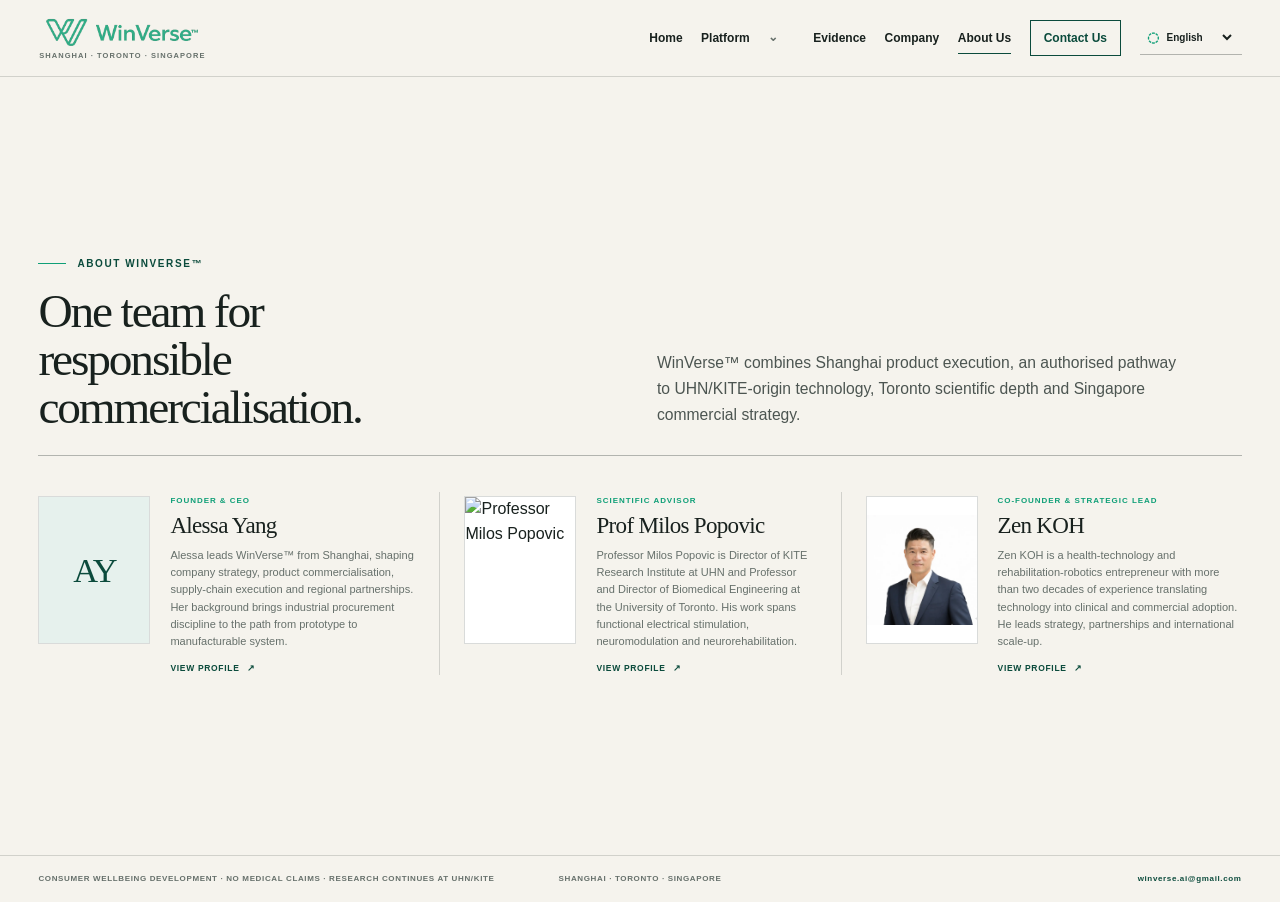
==== commit ec5bdd74: "Align leadership page with responsible consumer commercialisation" ====
--- a/about.html
+++ b/about.html
@@ -3,13 +3,16 @@
   <head>
     <meta charset="utf-8">
     <meta name="viewport" content="width=device-width, initial-scale=1, viewport-fit=cover">
-    <meta name="description" content="Meet the leadership and scientific advisory team behind WinVerse™ and SerotoniX™.">
+    <meta name="description" content="Meet the team commercialising UHN/KITE-origin technology responsibly for the consumer wellbeing market.">
     <meta name="theme-color" content="#f5f3ed">
     <title>About Us | WinVerse™</title>
     <link rel="icon" type="image/png" href="assets/winverse-mark.png">
     <link rel="stylesheet" href="styles.css">
     <link rel="stylesheet" href="responsive.css">
     <script defer src="translations.js"></script>
+    <script defer src="content-en-zh.js"></script>
+    <script defer src="content-ja-fr.js"></script>
+    <script defer src="content-de-es.js"></script>
     <script defer src="script.js"></script>
   </head>
   <body data-page="about">
@@ -21,9 +24,9 @@
         <header class="team-heading">
           <div>
             <p class="eyebrow" data-i18n="about.eyebrow">About WinVerse™</p>
-            <h1 class="page-title" id="page-title" data-i18n="about.title">Execution, science and translation—around one table.</h1>
+            <h1 class="page-title" id="page-title" data-i18n="about.title">One team for responsible commercialisation.</h1>
           </div>
-          <p class="page-lede" data-i18n="about.lede">WinVerse™ combines Shanghai operating leadership, Toronto neuroengineering depth and Singapore commercial strategy.</p>
+          <p class="page-lede" data-i18n="about.lede">WinVerse™ combines Shanghai product execution, an authorised pathway to UHN/KITE-origin technology, Toronto scientific depth and Singapore commercial strategy.</p>
         </header>
 
         <div class="team-grid">
@@ -34,7 +37,7 @@
             <div class="team-card-body">
               <span class="team-role" data-i18n="about.alessaRole">Founder &amp; CEO</span>
               <h2>Alessa Yang</h2>
-              <p data-i18n="about.alessaBio">Alessa leads WinVerse™ from Shanghai, shaping company strategy, product commercialisation, supply-chain execution and regional partnerships. Her background brings industrial procurement discipline to the path from prototype to manufacturable system.</p>
+              <p data-i18n="about.alessaBio">Alessa leads WinVerse™ from Shanghai, directing the consumer product strategy, productisation, supply-chain execution and route to market. Her industrial procurement background brings discipline to the transition from research prototype to safe, manufacturable consumer product.</p>
               <a class="profile-link" href="https://cn.linkedin.com/in/alessa-yang" target="_blank" rel="noreferrer" data-i18n="common.profile">View profile</a>
             </div>
           </article>
@@ -47,7 +50,7 @@
             <div class="team-card-body">
               <span class="team-role" data-i18n="about.milosRole">Scientific Advisor</span>
               <h2>Prof Milos Popovic</h2>
-              <p data-i18n="about.milosBio">Professor Milos Popovic is Director of KITE Research Institute at UHN and Professor and Director of Biomedical Engineering at the University of Toronto. His work spans functional electrical stimulation, neuromodulation and neurorehabilitation.</p>
+              <p data-i18n="about.milosBio">Professor Milos Popovic is Director of KITE Research Institute at UHN and a professor at the University of Toronto. His work spans functional electrical stimulation, neuromodulation and neurorehabilitation. The continuing research programme and WinVerse™ consumer claims remain deliberately distinct.</p>
               <a class="profile-link" href="https://www.uhnresearch.ca/researcher/milos-popovic" target="_blank" rel="noreferrer" data-i18n="common.profile">View profile</a>
             </div>
           </article>
@@ -58,9 +61,9 @@
               <div class="portrait-placeholder" hidden aria-hidden="true">ZK</div>
             </a>
             <div class="team-card-body">
-              <span class="team-role" data-i18n="about.zenRole">Co-Founder &amp; Strategic Lead</span>
+              <span class="team-role" data-i18n="about.zenRole">Co-Founder &amp; Commercialisation Strategy Lead</span>
               <h2>Zen KOH</h2>
-              <p data-i18n="about.zenBio">Zen KOH is a health-technology and rehabilitation-robotics entrepreneur with more than two decades of experience translating technology into clinical and commercial adoption. He leads strategy, partnerships and international scale-up.</p>
+              <p data-i18n="about.zenBio">Zen KOH is a health-technology and rehabilitation-robotics entrepreneur with more than two decades of experience translating technology into adoption. He leads commercialisation strategy, partnerships, market development and international scale-up for the consumer pathway.</p>
               <a class="profile-link" href="https://www.linkedin.com/in/zenkoh/" target="_blank" rel="noreferrer" data-i18n="common.profile">View profile</a>
             </div>
           </article>
